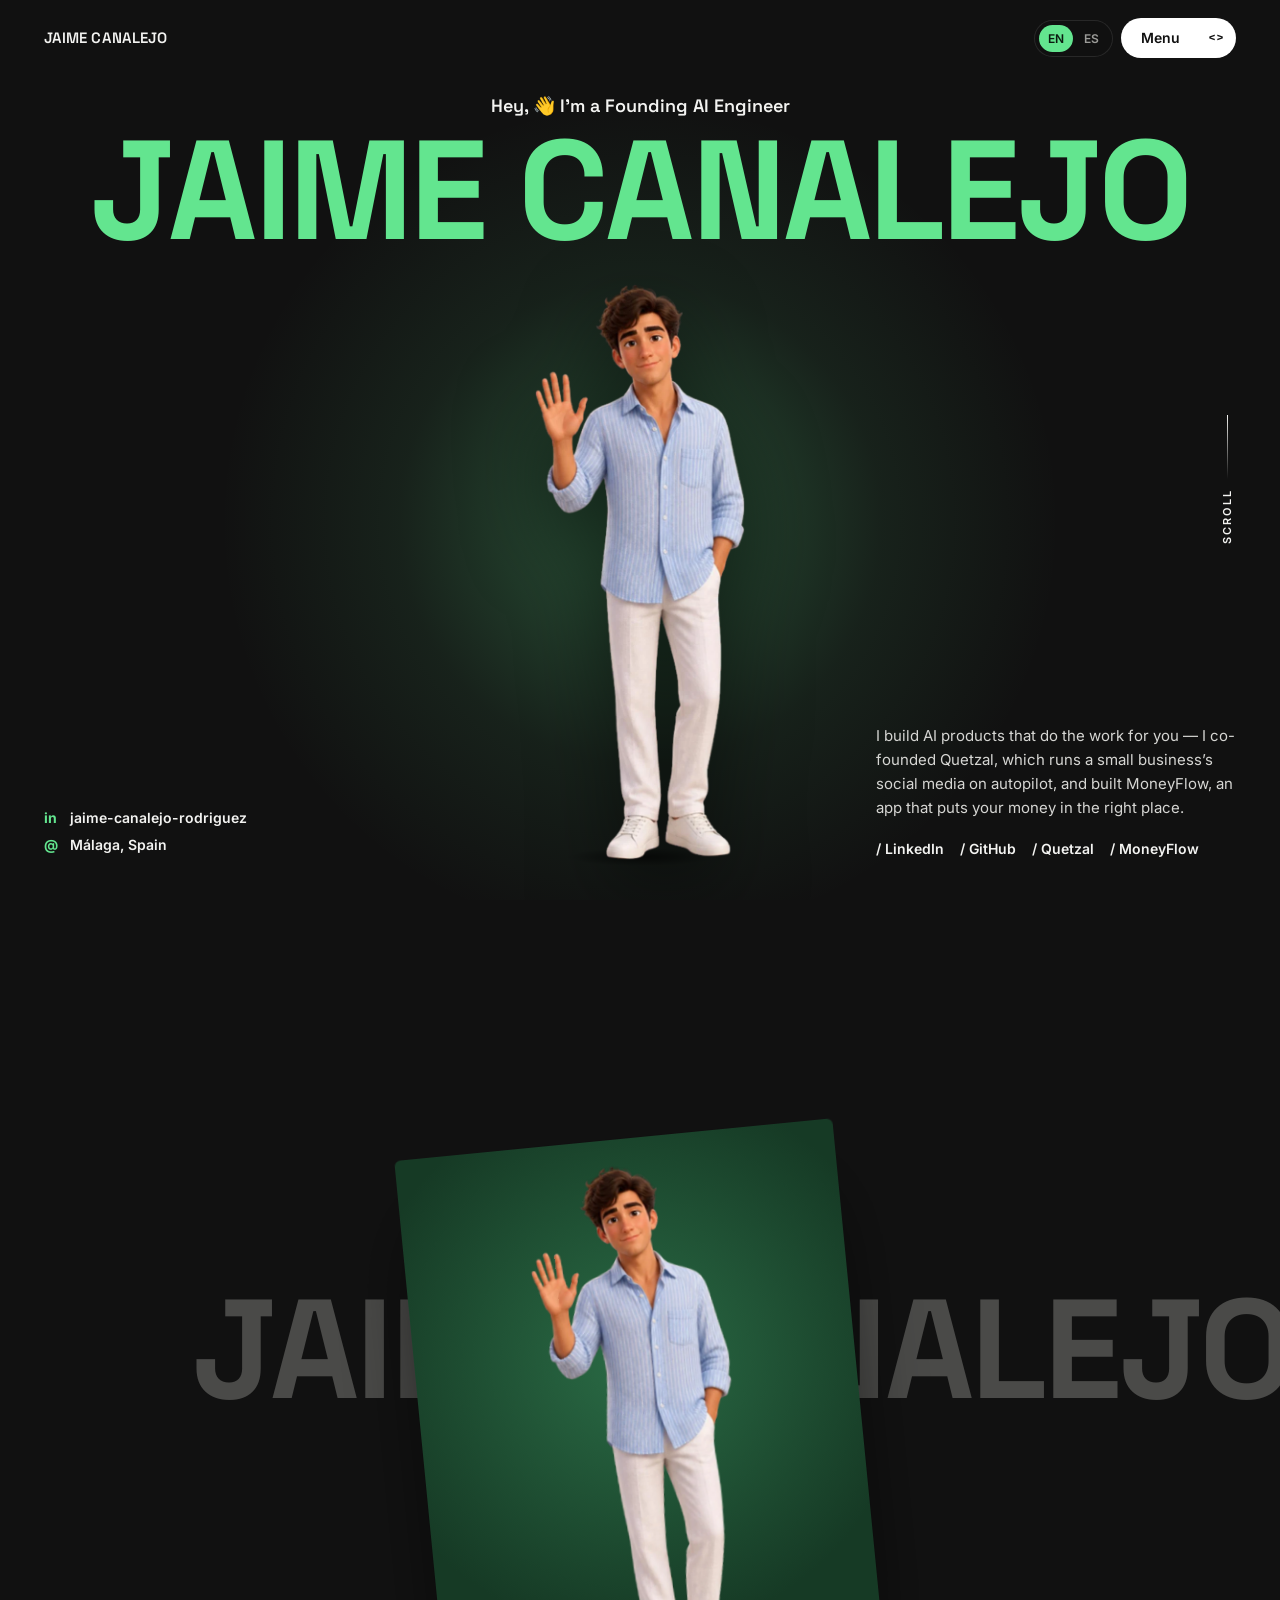
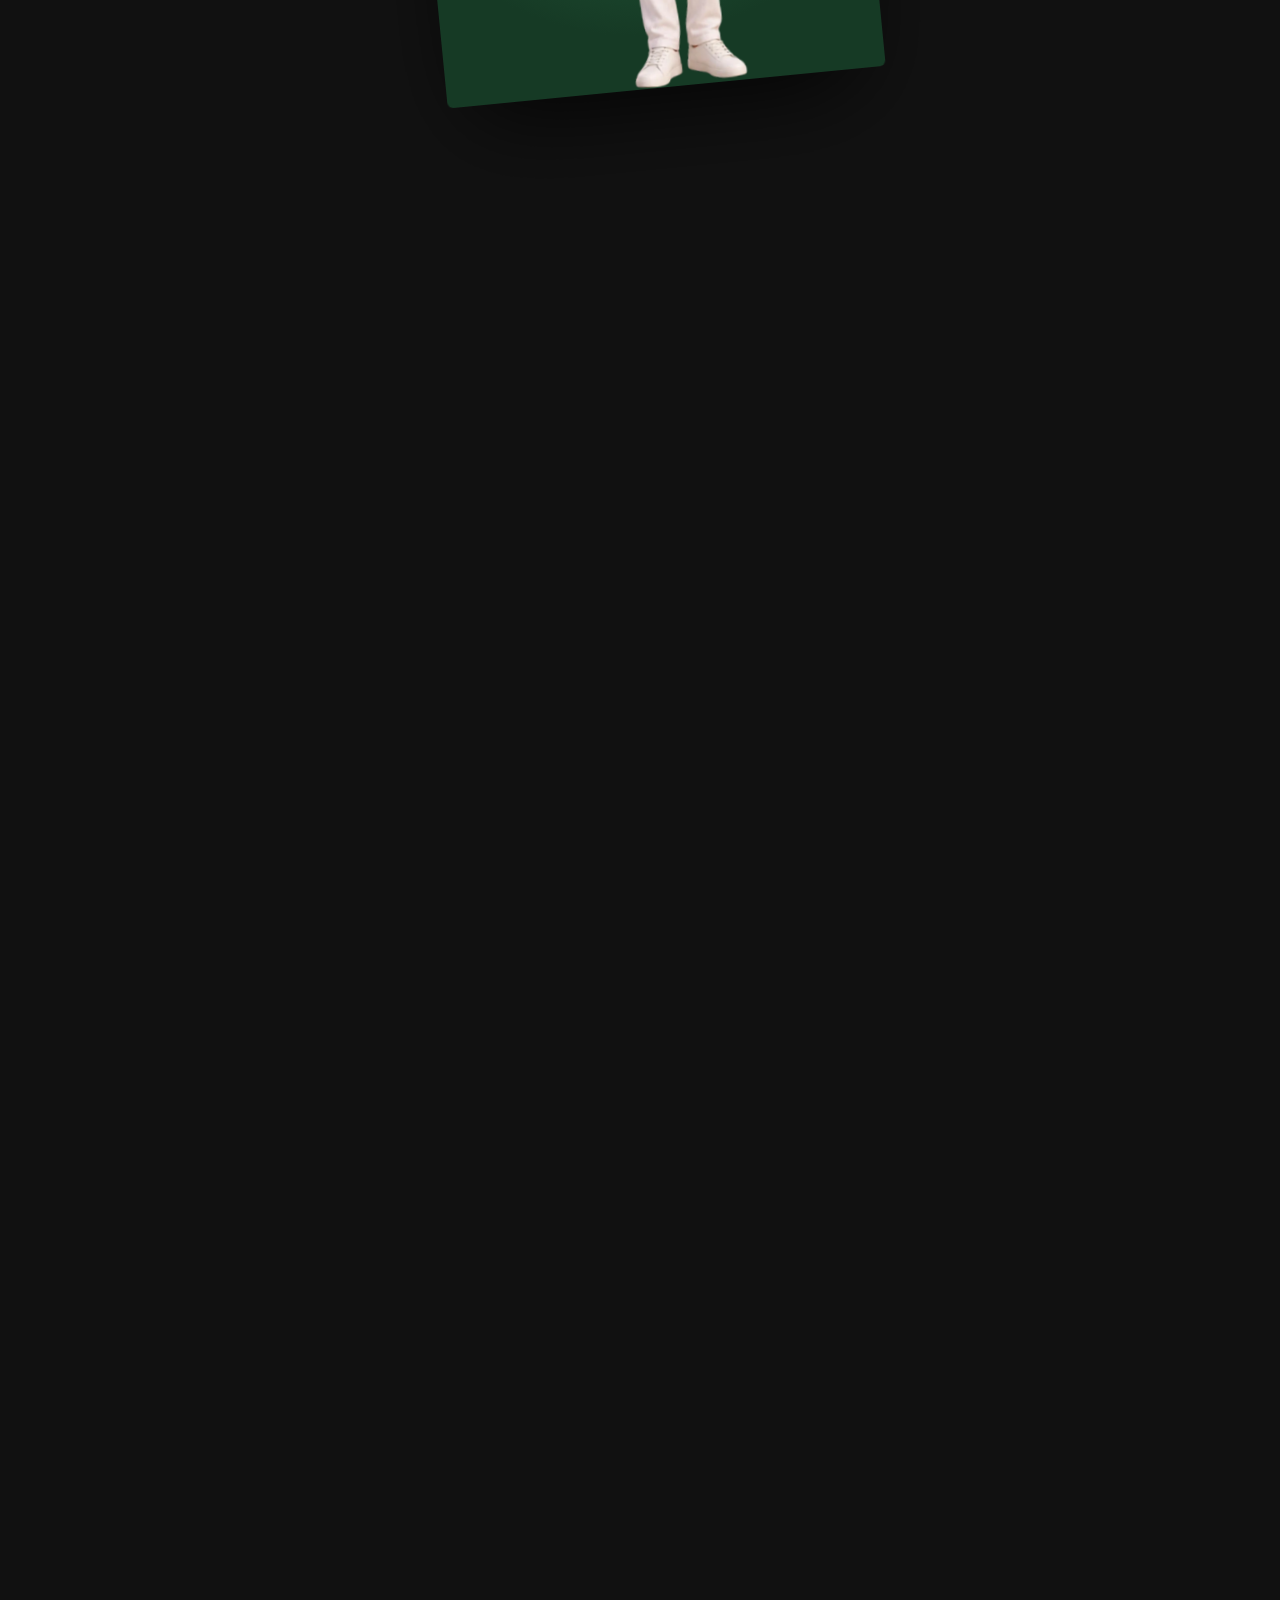
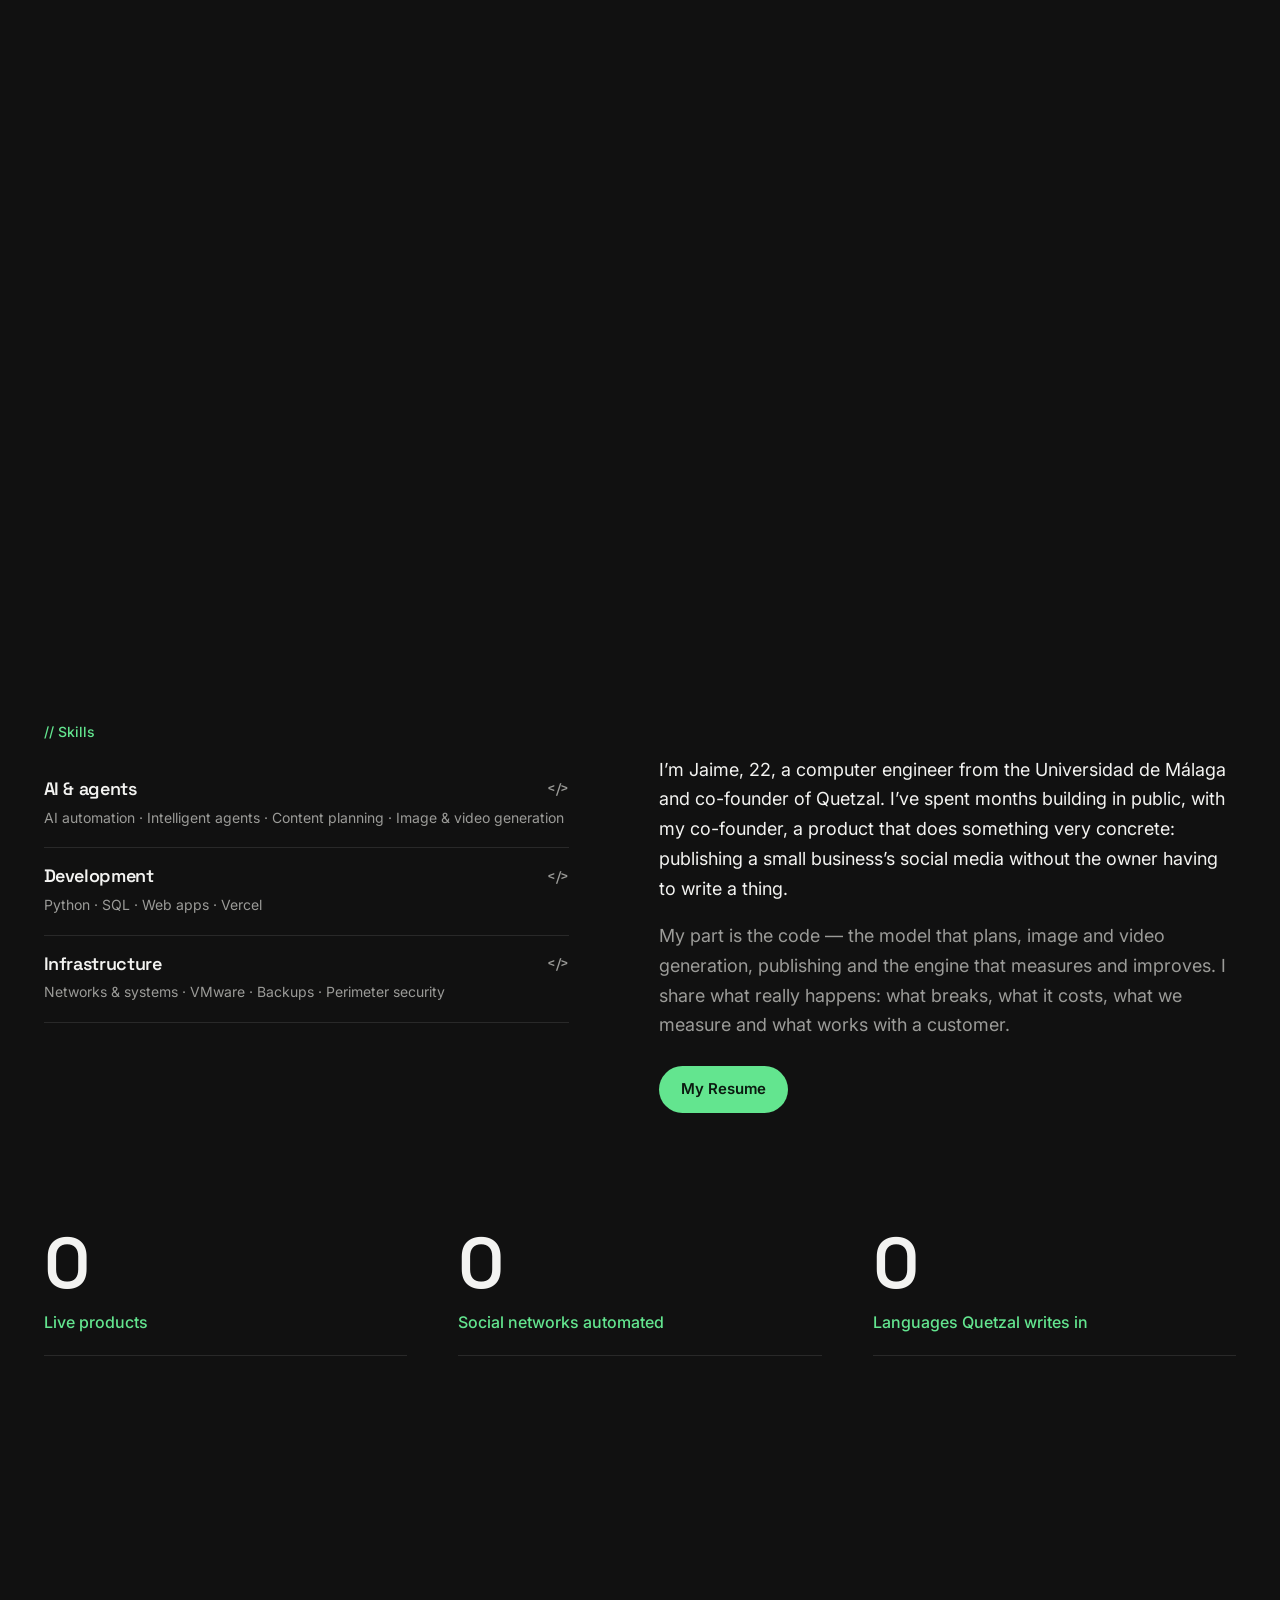
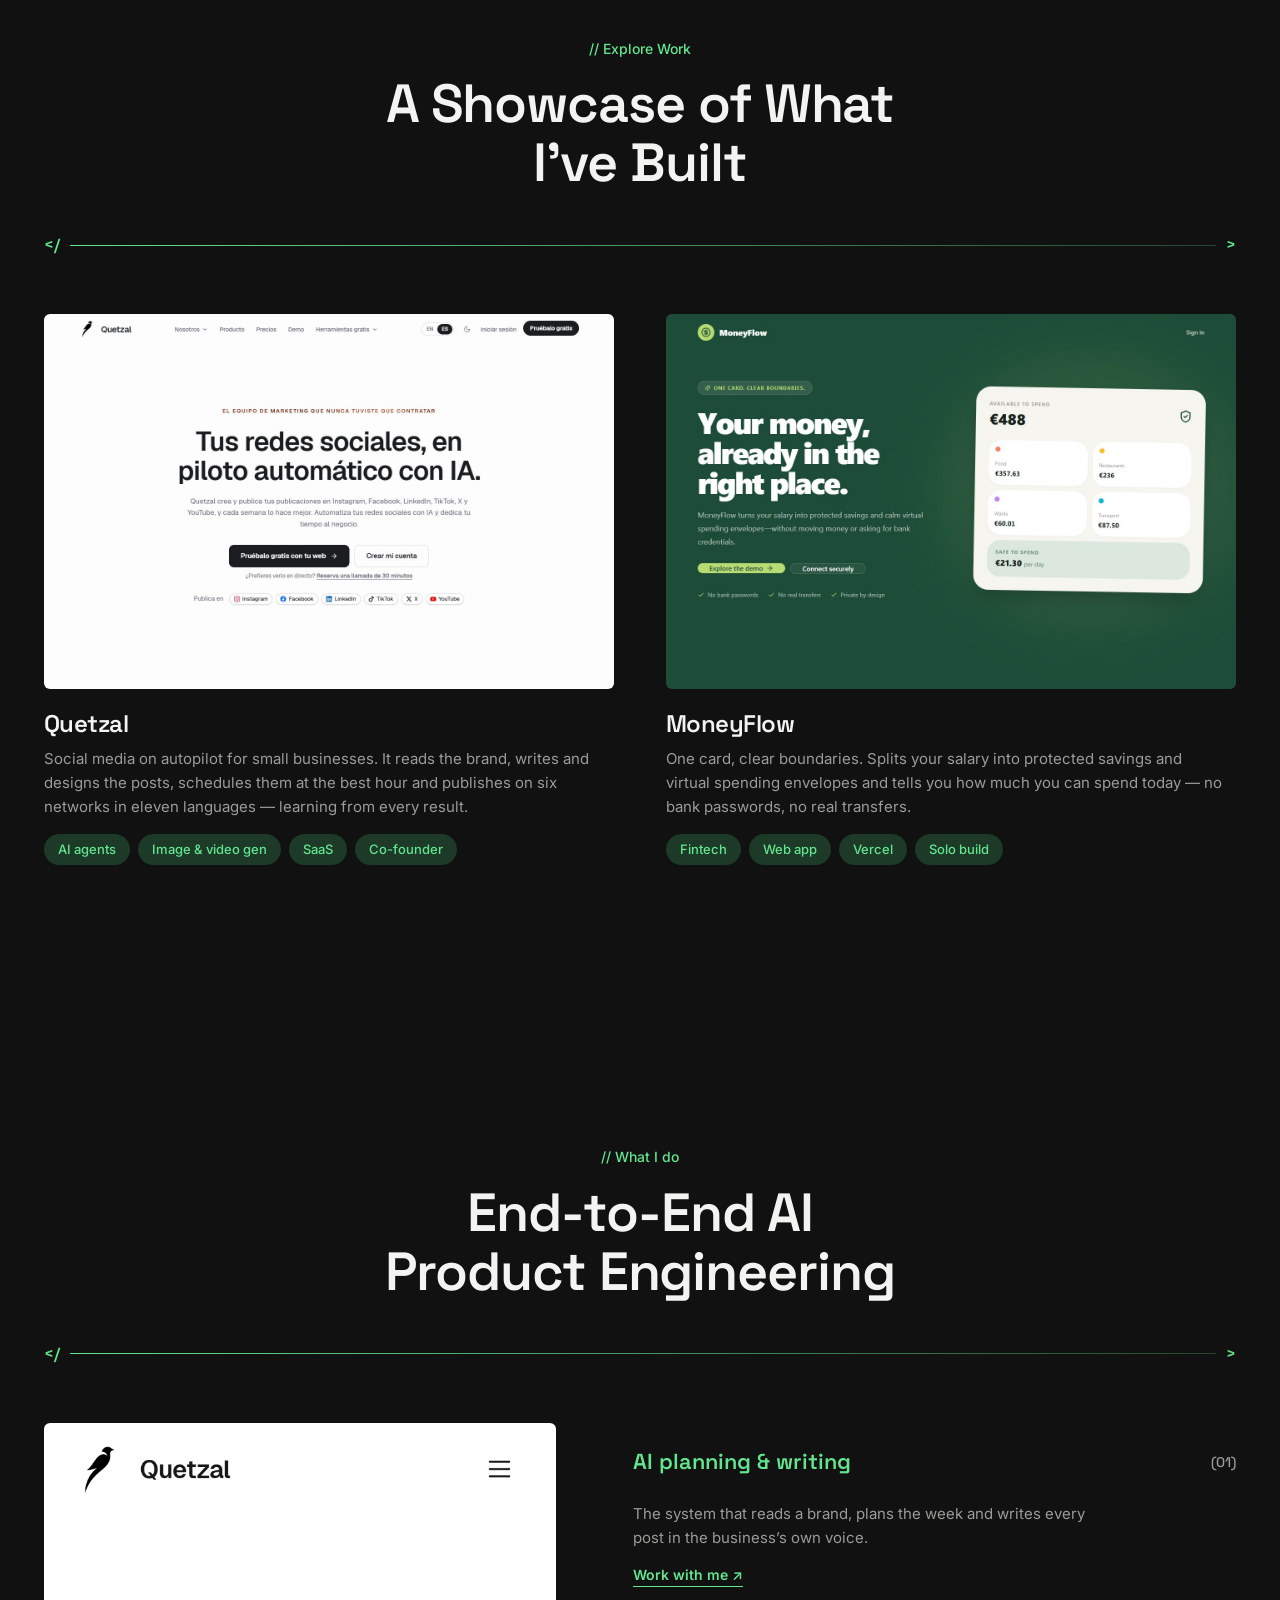
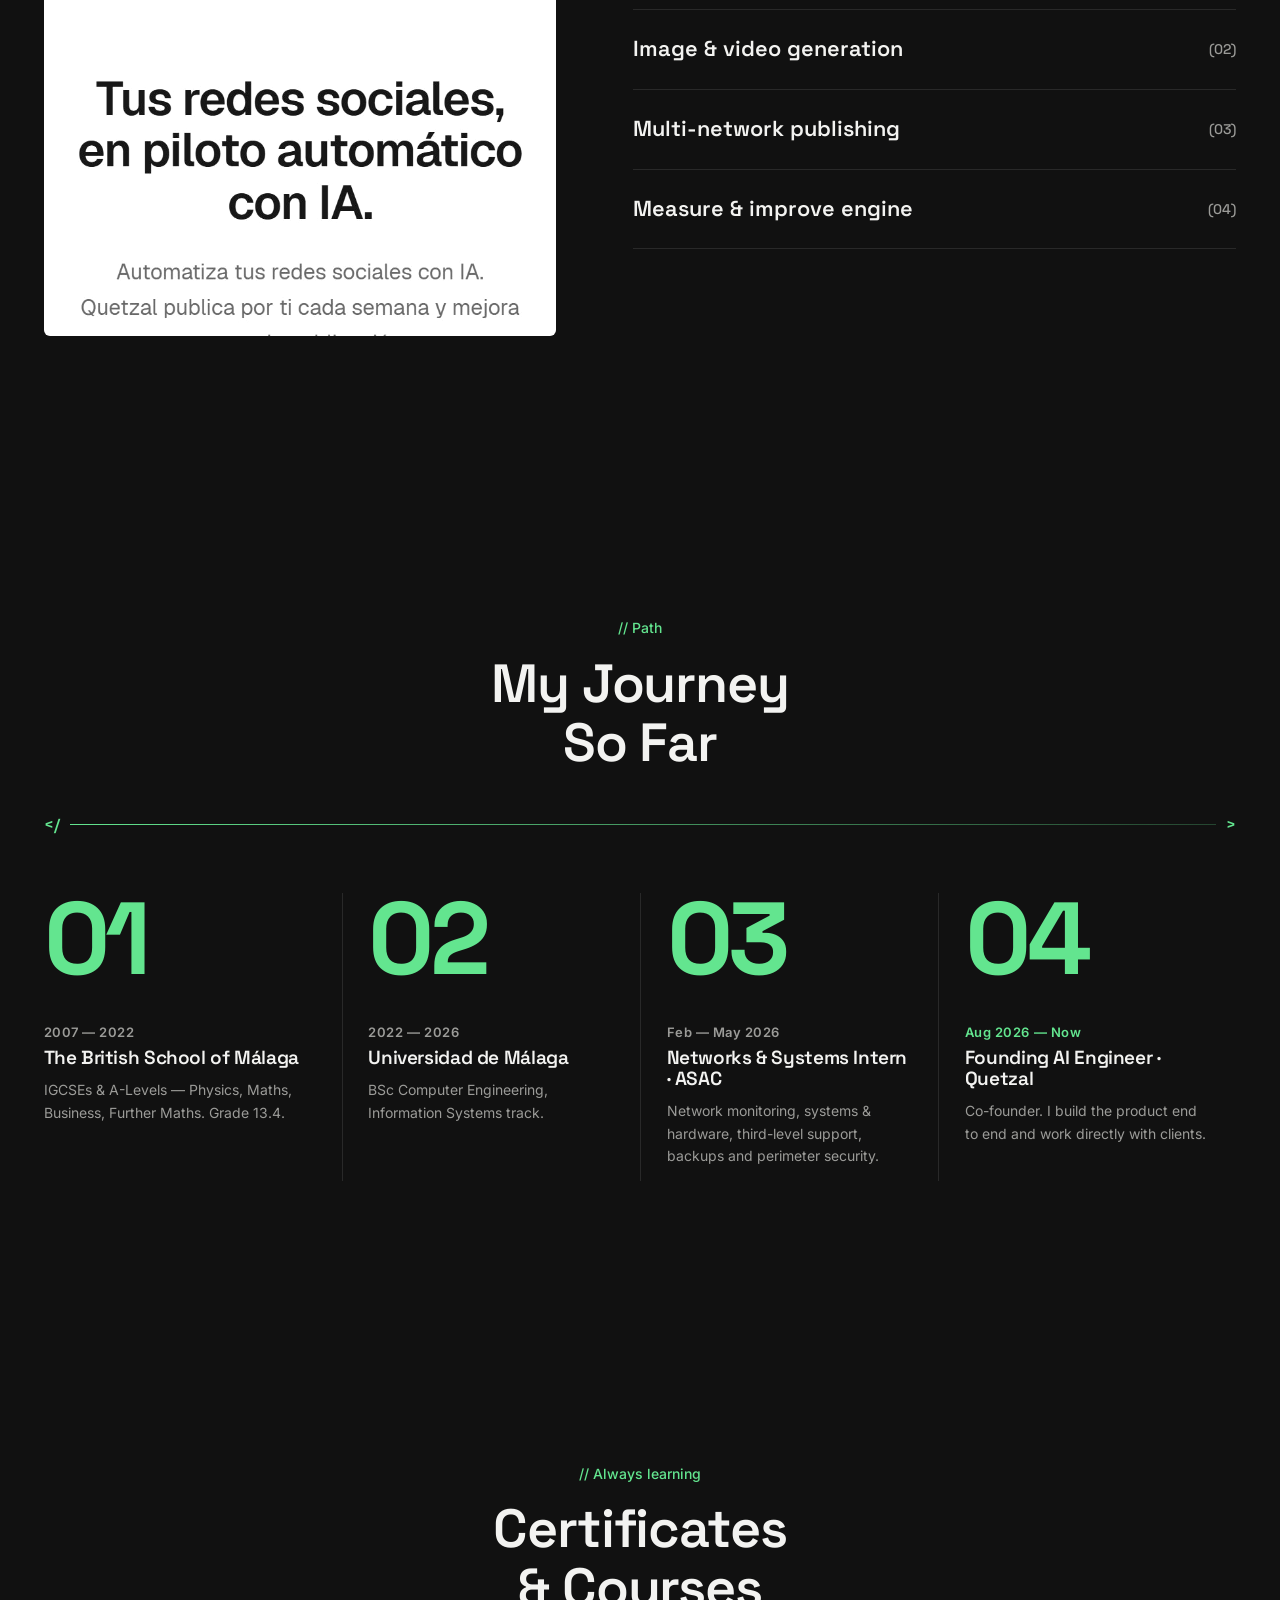
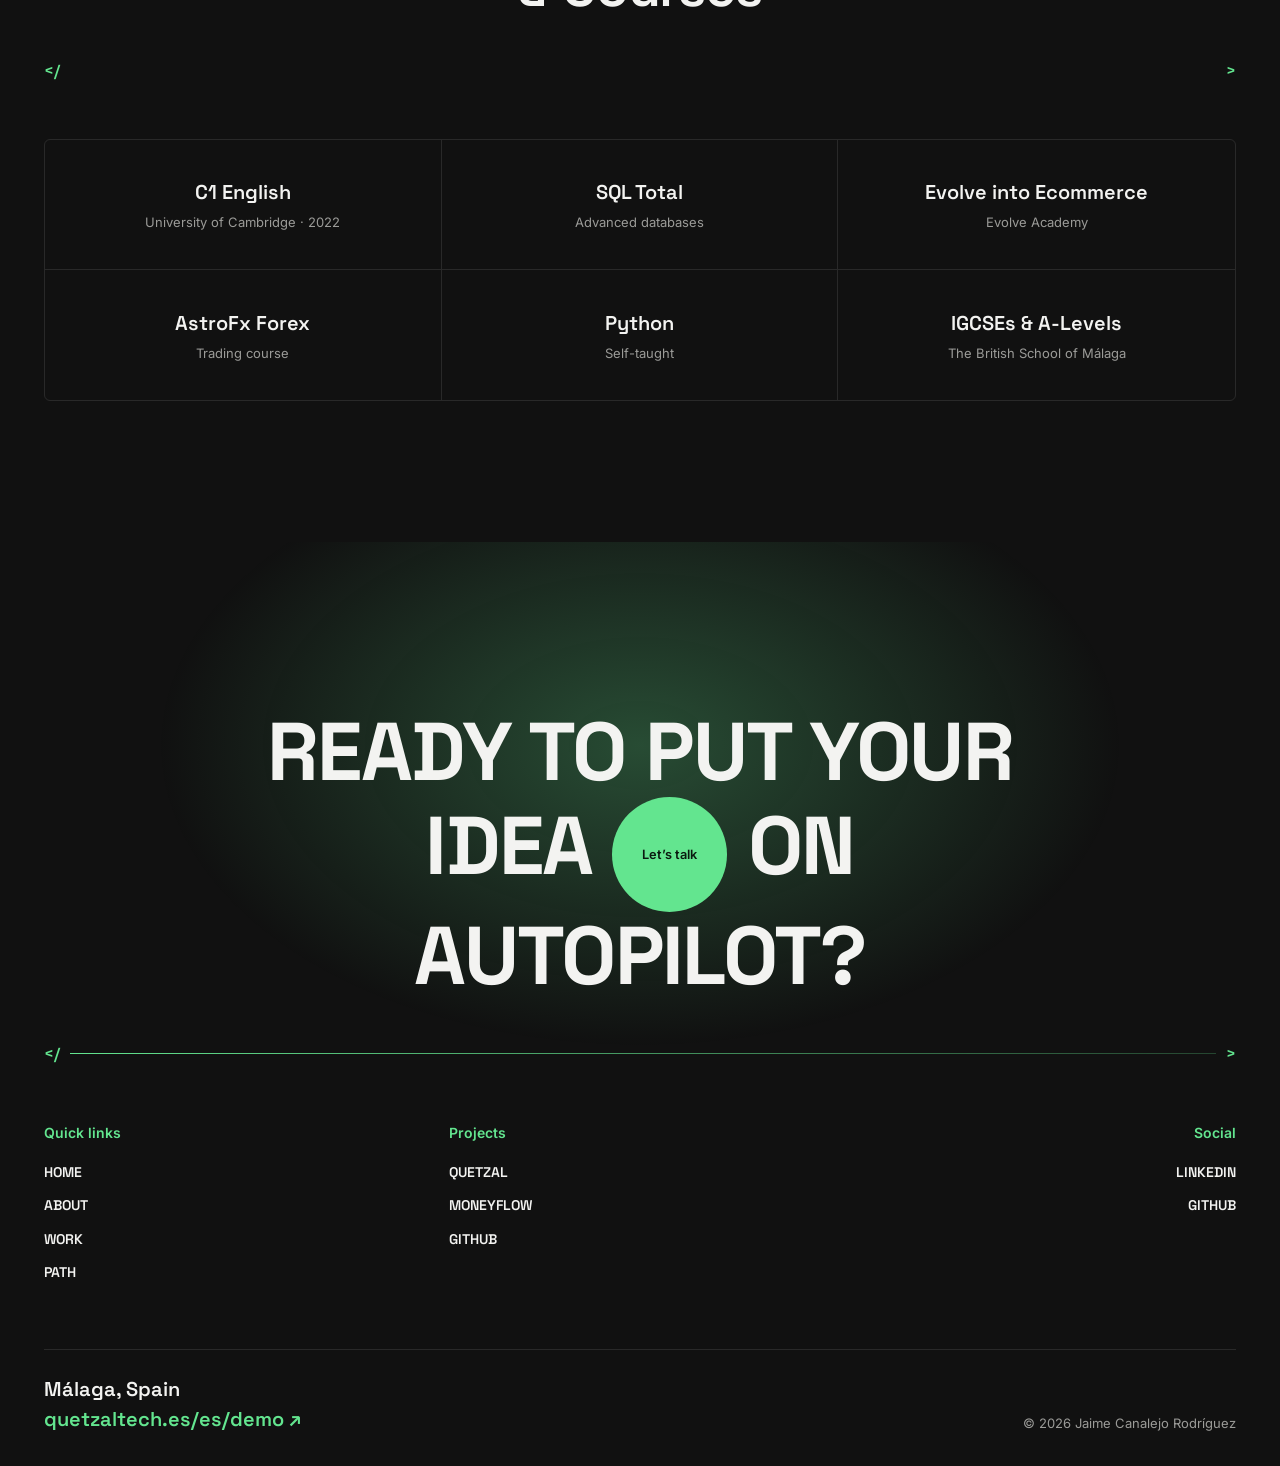
==== index.html @ 8990dc0c "Add animated cartoon of Jaime, center the layout, remove duplicate MoneyFlow card Co-Authored-By: Cl" ====
<!doctype html>
<html lang="en">
<head>
  <meta charset="utf-8">
  <meta name="viewport" content="width=device-width, initial-scale=1, viewport-fit=cover">
  <title>Jaime Canalejo</title>
  <meta name="description" content="Jaime Canalejo Rodríguez — Founding AI Engineer and co-founder of Quetzal, builder of MoneyFlow. Computer Engineering at Universidad de Málaga.">
  <meta name="theme-color" content="#111111">
  <meta property="og:title" content="Jaime Canalejo — Founding AI Engineer">
  <meta property="og:description" content="Co-founder of Quetzal (social media on autopilot for small businesses) and builder of MoneyFlow. Málaga, Spain.">
  <meta property="og:type" content="website">
  <meta property="og:url" content="https://jaimecanalejo.vercel.app/">
  <meta property="og:image" content="https://jaimecanalejo.vercel.app/assets/og.png">
  <meta name="twitter:card" content="summary_large_image">
  <link rel="canonical" href="https://jaimecanalejo.vercel.app/">
  <link rel="icon" href="/assets/favicon.svg" type="image/svg+xml">
  <link rel="preconnect" href="https://fonts.googleapis.com">
  <link rel="preconnect" href="https://fonts.gstatic.com" crossorigin>
  <link href="https://fonts.googleapis.com/css2?family=Space+Grotesk:wght@400;500;600;700&family=Inter:wght@400;500;600&display=swap" rel="stylesheet">
  <link rel="stylesheet" href="/styles.css">
  <script>
    (function () {
      var l = null;
      try { l = localStorage.getItem('lang'); } catch (e) {}
      if (!l) l = (navigator.language || 'en').toLowerCase().indexOf('es') === 0 ? 'es' : 'en';
      document.documentElement.lang = l;
    })();
  </script>
  <script type="application/ld+json">
  {"@context":"https://schema.org","@type":"Person","name":"Jaime Canalejo Rodríguez","alternateName":"Jaime Canalejo",
   "url":"https://jaimecanalejo.vercel.app/","jobTitle":"Founding AI Engineer",
   "image":"https://jaimecanalejo.vercel.app/assets/jaime-cartoon.webp",
   "worksFor":{"@type":"Organization","name":"Quetzal","url":"https://quetzaltech.es/"},
   "alumniOf":[{"@type":"CollegeOrUniversity","name":"Universidad de Málaga"},{"@type":"School","name":"The British School of Málaga"}],
   "sameAs":["https://www.linkedin.com/in/jaime-canalejo-rodriguez-050bb5270/","https://github.com/canalejojaime","https://quetzaltech.es/"],
   "address":{"@type":"PostalAddress","addressLocality":"Málaga","addressCountry":"ES"}}
  </script>
</head>
<body>
  <a class="skip" href="#work"><span class="en">Skip to projects</span><span class="es">Ir a proyectos</span></a>

  <!-- ===== Header ===== -->
  <header class="top">
    <a href="#top" class="brand">JAIME CANALEJO</a>
    <div class="top-right">
      <button class="lang" id="lang" type="button" aria-label="Switch language / Cambiar idioma">
        <span data-l="en">EN</span><span data-l="es">ES</span>
      </button>
      <button class="menu-btn" id="menuBtn" type="button" aria-expanded="false" aria-controls="menu">
        <span class="menu-label"><span class="en">Menu</span><span class="es">Menú</span></span>
        <span class="menu-code" aria-hidden="true">&lt;&gt;</span>
      </button>
    </div>
  </header>

  <!-- ===== Overlay menu ===== -->
  <nav class="menu" id="menu" aria-label="Main">
    <ol class="menu-list">
      <li><a href="#about"><span class="menu-n">01</span><span class="en">About</span><span class="es">Sobre mí</span></a></li>
      <li><a href="#work"><span class="menu-n">02</span><span class="en">Work</span><span class="es">Proyectos</span></a></li>
      <li><a href="#services"><span class="menu-n">03</span><span class="en">What I do</span><span class="es">Qué hago</span></a></li>
      <li><a href="#path"><span class="menu-n">04</span><span class="en">Path</span><span class="es">Trayectoria</span></a></li>
      <li><a href="#contact"><span class="menu-n">05</span><span class="en">Contact</span><span class="es">Contacto</span></a></li>
    </ol>
    <div class="menu-foot">
      <a href="https://www.linkedin.com/in/jaime-canalejo-rodriguez-050bb5270/" target="_blank" rel="noopener">LinkedIn ↗</a>
      <a href="https://github.com/canalejojaime" target="_blank" rel="noopener">GitHub ↗</a>
      <a href="https://quetzaltech.es/" target="_blank" rel="noopener">Quetzal ↗</a>
    </div>
  </nav>

  <main id="top">

    <!-- ===== Hero ===== -->
    <section class="hero">
      <div class="hero-glow" aria-hidden="true"></div>
      <div class="container hero-grid">
        <p class="hero-hey fade">
          <span class="en">Hey, <span class="wave">👋</span> I’m a Founding AI Engineer</span>
          <span class="es">Hola, <span class="wave">👋</span> soy Founding AI Engineer</span>
        </p>
        <h1 class="hero-name fade">JAIME CANALEJO</h1>

        <figure class="hero-photo fade">
          <img src="/assets/jaime-cartoon.webp" alt="Cartoon of Jaime Canalejo waving" width="437" height="1200" fetchpriority="high" id="toon">
        </figure>

        <div class="hero-contact fade">
          <p><b>in</b> <a href="https://www.linkedin.com/in/jaime-canalejo-rodriguez-050bb5270/" target="_blank" rel="noopener">jaime-canalejo-rodriguez</a></p>
          <p><b>@</b> Málaga, <span class="en">Spain</span><span class="es">España</span></p>
        </div>

        <div class="hero-bio fade">
          <p>
            <span class="en">I build AI products that do the work for you — I co-founded Quetzal, which runs a small business’s social media on autopilot, and built MoneyFlow, an app that puts your money in the right place.</span>
            <span class="es">Construyo productos con IA que hacen el trabajo por ti — cofundé Quetzal, que lleva las redes de una pyme en piloto automático, y creé MoneyFlow, una app que pone tu dinero en su sitio.</span>
          </p>
          <ul class="hero-social">
            <li><a href="https://www.linkedin.com/in/jaime-canalejo-rodriguez-050bb5270/" target="_blank" rel="noopener">/ LinkedIn</a></li>
            <li><a href="https://github.com/canalejojaime" target="_blank" rel="noopener">/ GitHub</a></li>
            <li><a href="https://quetzaltech.es/" target="_blank" rel="noopener">/ Quetzal</a></li>
            <li><a href="https://moneyflow-ten-rho.vercel.app/" target="_blank" rel="noopener">/ MoneyFlow</a></li>
          </ul>
        </div>

        <div class="scroll-cue" aria-hidden="true"><span class="scroll-line"></span><span class="scroll-txt">SCROLL</span></div>
      </div>
    </section>

    <!-- ===== Pinned marquee with tilted cards ===== -->
    <section class="reel" id="reel" aria-label="Gallery">
      <div class="reel-pin">
        <div class="reel-track" id="reelTrack" aria-hidden="true">
          <span>JAIME CANALEJO</span><i>✱</i><span>QUETZAL</span><i>✱</i><span>MONEYFLOW</span><i>✱</i>
          <span>JAIME CANALEJO</span><i>✱</i><span>QUETZAL</span><i>✱</i><span>MONEYFLOW</span><i>✱</i>
          <span>JAIME CANALEJO</span><i>✱</i>
        </div>
        <div class="reel-cards" id="reelCards">
          <figure class="reel-card reel-toon"><img src="/assets/jaime-cartoon.webp" alt="Cartoon of Jaime" loading="lazy"></figure>
          <figure class="reel-card"><img src="/assets/quetzal-desktop.jpg" alt="Quetzal website" loading="lazy"></figure>
          <figure class="reel-card"><img src="/assets/moneyflow-desktop.jpg" alt="MoneyFlow website" loading="lazy"></figure>
        </div>
      </div>
    </section>

    <!-- ===== About: skills + text + stats ===== -->
    <section class="about section" id="about">
      <div class="container about-grid">
        <div class="skills fade">
          <p class="label">// <span class="en">Skills</span><span class="es">Aptitudes</span></p>
          <div class="skill">
            <h3><span class="en">AI &amp; agents</span><span class="es">IA y agentes</span> <span class="code">&lt;/&gt;</span></h3>
            <p><span class="en">AI automation · Intelligent agents · Content planning · Image &amp; video generation</span><span class="es">Automatización con IA · Agentes inteligentes · Planificación de contenido · Generación de imagen y vídeo</span></p>
          </div>
          <div class="skill">
            <h3><span class="en">Development</span><span class="es">Desarrollo</span> <span class="code">&lt;/&gt;</span></h3>
            <p><span class="en">Python · SQL · Web apps · Vercel</span><span class="es">Python · SQL · Apps web · Vercel</span></p>
          </div>
          <div class="skill">
            <h3><span class="en">Infrastructure</span><span class="es">Infraestructura</span> <span class="code">&lt;/&gt;</span></h3>
            <p><span class="en">Networks &amp; systems · VMware · Backups · Perimeter security</span><span class="es">Redes y sistemas · VMware · Copias de seguridad · Seguridad perimetral</span></p>
          </div>
        </div>

        <div class="about-text fade">
          <p>
            <span class="en">I’m Jaime, 22, a computer engineer from the Universidad de Málaga and co-founder of Quetzal. I’ve spent months building in public, with my co-founder, a product that does something very concrete: publishing a small business’s social media without the owner having to write a thing.</span>
            <span class="es">Soy Jaime, tengo 22 años, ingeniero informático por la Universidad de Málaga y cofundador de Quetzal. Llevo meses construyendo en público, con mi cofundador, un producto que hace algo muy concreto: publicar las redes sociales de un negocio pequeño sin que su dueño tenga que escribir nada.</span>
          </p>
          <p class="muted">
            <span class="en">My part is the code — the model that plans, image and video generation, publishing and the engine that measures and improves. I share what really happens: what breaks, what it costs, what we measure and what works with a customer.</span>
            <span class="es">Mi parte es el código: el modelo que planifica, la generación de imágenes y vídeo, la publicación y el motor que mide y mejora. Cuento lo que pasa de verdad: lo que se rompe, lo que cuesta, lo que medimos y lo que funciona con un cliente.</span>
          </p>
          <a class="pill" href="https://www.linkedin.com/in/jaime-canalejo-rodriguez-050bb5270/" target="_blank" rel="noopener"><span class="en">My Resume</span><span class="es">Mi CV</span></a>
        </div>
      </div>

      <div class="container stats">
        <div class="stat fade"><b><span class="count" data-to="2">2</span></b><p><span class="en">Live products</span><span class="es">Productos en vivo</span></p></div>
        <div class="stat fade"><b><span class="count" data-to="6">6</span></b><p><span class="en">Social networks automated</span><span class="es">Redes sociales automatizadas</span></p></div>
        <div class="stat fade"><b><span class="count" data-to="11">11</span></b><p><span class="en">Languages Quetzal writes in</span><span class="es">Idiomas en los que escribe Quetzal</span></p></div>
      </div>
    </section>

    <!-- ===== Work ===== -->
    <section class="work section" id="work">
      <div class="container">
        <div class="sec-head fade">
          <p class="label">// <span class="en">Explore Work</span><span class="es">Explora mi trabajo</span></p>
          <h2><span class="en">A Showcase of What<br>I’ve Built</span><span class="es">Una muestra de lo<br>que he construido</span></h2>
        </div>
        <div class="divider" aria-hidden="true"><span>&lt;/</span><i></i><span>&gt;</span></div>

        <div class="projects">
          <article class="project fade">
            <a class="project-img" href="https://quetzaltech.es/" target="_blank" rel="noopener" aria-label="Open Quetzal">
              <img src="/assets/quetzal-desktop.jpg" alt="Quetzal website" width="1440" height="900" loading="lazy">
              <span class="project-open" aria-hidden="true">↗</span>
            </a>
            <h3>Quetzal</h3>
            <p><span class="en">Social media on autopilot for small businesses. It reads the brand, writes and designs the posts, schedules them at the best hour and publishes on six networks in eleven languages — learning from every result.</span><span class="es">Redes sociales en piloto automático para pymes. Lee la marca, escribe y diseña las publicaciones, las programa a la mejor hora y las publica en seis redes y once idiomas — aprendiendo de cada resultado.</span></p>
            <ul class="tags">
              <li><span class="en">AI agents</span><span class="es">Agentes IA</span></li>
              <li><span class="en">Image &amp; video gen</span><span class="es">Imagen y vídeo IA</span></li>
              <li>SaaS</li>
              <li><span class="en">Co-founder</span><span class="es">Cofundador</span></li>
            </ul>
          </article>

          <article class="project fade">
            <a class="project-img" href="https://moneyflow-ten-rho.vercel.app/" target="_blank" rel="noopener" aria-label="Open MoneyFlow">
              <img src="/assets/moneyflow-desktop.jpg" alt="MoneyFlow website" width="1440" height="900" loading="lazy">
              <span class="project-open" aria-hidden="true">↗</span>
            </a>
            <h3>MoneyFlow</h3>
            <p><span class="en">One card, clear boundaries. Splits your salary into protected savings and virtual spending envelopes and tells you how much you can spend today — no bank passwords, no real transfers.</span><span class="es">Una tarjeta, límites claros. Reparte tu sueldo entre ahorro protegido y sobres virtuales de gasto y te dice cuánto puedes gastar hoy — sin contraseñas del banco ni transferencias reales.</span></p>
            <ul class="tags">
              <li>Fintech</li>
              <li><span class="en">Web app</span><span class="es">App web</span></li>
              <li>Vercel</li>
              <li><span class="en">Solo build</span><span class="es">Proyecto propio</span></li>
            </ul>
          </article>
        </div>
      </div>
    </section>

    <!-- ===== Services ===== -->
    <section class="services section" id="services">
      <div class="container">
        <div class="sec-head fade">
          <p class="label">// <span class="en">What I do</span><span class="es">Qué hago</span></p>
          <h2><span class="en">End-to-End AI<br>Product Engineering</span><span class="es">Ingeniería de producto<br>con IA, de punta a punta</span></h2>
        </div>
        <div class="divider" aria-hidden="true"><span>&lt;/</span><i></i><span>&gt;</span></div>

        <div class="services-grid">
          <figure class="services-img fade">
            <img src="/assets/quetzal-mobile.jpg" alt="Quetzal on a phone" loading="lazy">
          </figure>
          <ol class="acc" id="acc">
            <li class="open">
              <button type="button" aria-expanded="true"><span><span class="en">AI planning &amp; writing</span><span class="es">Planificación y escritura con IA</span></span><span class="acc-n">(01)</span></button>
              <div class="acc-body"><div><p><span class="en">The system that reads a brand, plans the week and writes every post in the business’s own voice.</span><span class="es">El sistema que lee una marca, planifica la semana y escribe cada publicación con la voz del negocio.</span></p><a href="#contact"><span class="en">Work with me</span><span class="es">Trabaja conmigo</span> ↗</a></div></div>
            </li>
            <li>
              <button type="button" aria-expanded="false"><span><span class="en">Image &amp; video generation</span><span class="es">Generación de imagen y vídeo</span></span><span class="acc-n">(02)</span></button>
              <div class="acc-body"><div><p><span class="en">Posts, carousels, infographics and AI reels designed to match each brand.</span><span class="es">Posts, carruseles, infografías y reels con IA diseñados para cada marca.</span></p></div></div>
            </li>
            <li>
              <button type="button" aria-expanded="false"><span><span class="en">Multi-network publishing</span><span class="es">Publicación multirred</span></span><span class="acc-n">(03)</span></button>
              <div class="acc-body"><div><p><span class="en">Scheduling at each account’s best hour and publishing to Instagram, Facebook, LinkedIn, TikTok, X and YouTube.</span><span class="es">Programación a la mejor hora de cada cuenta y publicación en Instagram, Facebook, LinkedIn, TikTok, X y YouTube.</span></p></div></div>
            </li>
            <li>
              <button type="button" aria-expanded="false"><span><span class="en">Measure &amp; improve engine</span><span class="es">Motor de medición y mejora</span></span><span class="acc-n">(04)</span></button>
              <div class="acc-body"><div><p><span class="en">An engine that reads the results of every post and makes the next one better. When something breaks for a client, I see it and I fix it.</span><span class="es">Un motor que lee los resultados de cada publicación y mejora la siguiente. Cuando algo falla a un cliente, lo veo yo y lo arreglo yo.</span></p></div></div>
            </li>
          </ol>
        </div>
      </div>
    </section>

    <!-- ===== Path ===== -->
    <section class="path section" id="path">
      <div class="container">
        <div class="sec-head fade">
          <p class="label">// <span class="en">Path</span><span class="es">Trayectoria</span></p>
          <h2><span class="en">My Journey<br>So Far</span><span class="es">Mi camino<br>hasta ahora</span></h2>
        </div>
        <div class="divider" aria-hidden="true"><span>&lt;/</span><i></i><span>&gt;</span></div>

        <ol class="steps">
          <li class="fade">
            <span class="big">01</span>
            <p class="when">2007 — 2022</p>
            <h3>The British School of Málaga</h3>
            <p>IGCSEs &amp; A-Levels — <span class="en">Physics, Maths, Business, Further Maths. Grade 13.4.</span><span class="es">Física, Matemáticas, Business, Matemáticas II. Nota 13,4.</span></p>
          </li>
          <li class="fade">
            <span class="big">02</span>
            <p class="when">2022 — 2026</p>
            <h3>Universidad de Málaga</h3>
            <p><span class="en">BSc Computer Engineering, Information Systems track.</span><span class="es">Grado en Ingeniería Informática, mención Sistemas de Información.</span></p>
          </li>
          <li class="fade">
            <span class="big">03</span>
            <p class="when">Feb — May 2026</p>
            <h3><span class="en">Networks &amp; Systems Intern · ASAC</span><span class="es">Becario de Redes y Sistemas · ASAC</span></h3>
            <p><span class="en">Network monitoring, systems &amp; hardware, third-level support, backups and perimeter security.</span><span class="es">Monitorización de redes, sistemas y hardware, soporte de tercer nivel, copias y seguridad perimetral.</span></p>
          </li>
          <li class="fade now">
            <span class="big">04</span>
            <p class="when"><span class="en">Aug 2026 — Now</span><span class="es">Ago 2026 — Hoy</span></p>
            <h3>Founding AI Engineer · Quetzal</h3>
            <p><span class="en">Co-founder. I build the product end to end and work directly with clients.</span><span class="es">Cofundador. Construyo el producto de punta a punta y trabajo directamente con clientes.</span></p>
          </li>
        </ol>
      </div>
    </section>

    <!-- ===== Certificates grid ===== -->
    <section class="certs section">
      <div class="container">
        <div class="sec-head fade">
          <p class="label">// <span class="en">Always learning</span><span class="es">Siempre aprendiendo</span></p>
          <h2><span class="en">Certificates<br>&amp; Courses</span><span class="es">Certificados<br>y cursos</span></h2>
        </div>
        <div class="divider" aria-hidden="true"><span>&lt;/</span><i></i><span>&gt;</span></div>
        <ul class="cert-grid fade">
          <li><b>C1 English</b><span>University of Cambridge · 2022</span></li>
          <li><b>SQL Total</b><span><span class="en">Advanced databases</span><span class="es">Bases de datos avanzado</span></span></li>
          <li><b>Evolve into Ecommerce</b><span>Evolve Academy</span></li>
          <li><b>AstroFx Forex</b><span><span class="en">Trading course</span><span class="es">Curso de trading</span></span></li>
          <li><b>Python</b><span><span class="en">Self-taught</span><span class="es">Autodidacta</span></span></li>
          <li><b>IGCSEs &amp; A-Levels</b><span>The British School of Málaga</span></li>
        </ul>
      </div>
    </section>

    <!-- ===== CTA + footer ===== -->
    <section class="cta" id="contact">
      <div class="cta-glow" aria-hidden="true"></div>
      <div class="container">
        <h2 class="cta-title fade">
          <span class="en">READY TO PUT YOUR<br>IDEA <a class="cta-btn" href="https://www.linkedin.com/in/jaime-canalejo-rodriguez-050bb5270/" target="_blank" rel="noopener">Let’s talk</a> ON<br>AUTOPILOT?</span>
          <span class="es">¿LISTO PARA PONER<br>TU IDEA <a class="cta-btn" href="https://www.linkedin.com/in/jaime-canalejo-rodriguez-050bb5270/" target="_blank" rel="noopener">Hablemos</a> EN<br>PILOTO AUTOMÁTICO?</span>
        </h2>
        <div class="divider" aria-hidden="true"><span>&lt;/</span><i></i><span>&gt;</span></div>

        <footer class="foot">
          <div>
            <p class="foot-h"><span class="en">Quick links</span><span class="es">Enlaces</span></p>
            <ul>
              <li><a href="#top"><span class="en">Home</span><span class="es">Inicio</span></a></li>
              <li><a href="#about"><span class="en">About</span><span class="es">Sobre mí</span></a></li>
              <li><a href="#work"><span class="en">Work</span><span class="es">Proyectos</span></a></li>
              <li><a href="#path"><span class="en">Path</span><span class="es">Trayectoria</span></a></li>
            </ul>
          </div>
          <div>
            <p class="foot-h"><span class="en">Projects</span><span class="es">Proyectos</span></p>
            <ul>
              <li><a href="https://quetzaltech.es/" target="_blank" rel="noopener">Quetzal</a></li>
              <li><a href="https://moneyflow-ten-rho.vercel.app/" target="_blank" rel="noopener">MoneyFlow</a></li>
              <li><a href="https://github.com/canalejojaime" target="_blank" rel="noopener">GitHub</a></li>
            </ul>
          </div>
          <div class="foot-right">
            <p class="foot-h">Social</p>
            <ul>
              <li><a href="https://www.linkedin.com/in/jaime-canalejo-rodriguez-050bb5270/" target="_blank" rel="noopener">LinkedIn</a></li>
              <li><a href="https://github.com/canalejojaime" target="_blank" rel="noopener">GitHub</a></li>
            </ul>
          </div>
        </footer>
        <div class="foot-bottom">
          <p class="foot-big">Málaga, <span class="en">Spain</span><span class="es">España</span><br><a href="https://quetzaltech.es/es/demo" target="_blank" rel="noopener">quetzaltech.es/es/demo ↗</a></p>
          <p class="foot-copy">© <span id="year">2026</span> Jaime Canalejo Rodríguez</p>
        </div>
      </div>
    </section>
  </main>

  <script src="/main.js" defer></script>
</body>
</html>
---- styles.css ----
/* ---------- Tokens ---------- */
:root {
  --bg: #111111;
  --surface: #181818;
  --surface-2: #1f1f1f;
  --text: #f3f3f1;
  --muted: #9b9b98;
  --faint: #5c5c5a;
  --line: rgba(255, 255, 255, 0.1);
  --green: #63e58f;
  --green-deep: #1c3a27;
  --green-ink: #0b1a10;

  --head: "Space Grotesk", ui-sans-serif, system-ui, sans-serif;
  --body: "Inter", ui-sans-serif, system-ui, sans-serif;

  --gutter: clamp(16px, 3.4vw, 48px);
  --max: 1320px;
  --ease: cubic-bezier(0.22, 1, 0.36, 1);
}

/* ---------- Base ---------- */
*, *::before, *::after { box-sizing: border-box; }
html { scroll-behavior: smooth; -webkit-text-size-adjust: 100%; }
body {
  margin: 0; background: var(--bg); color: var(--text);
  font-family: var(--body); font-size: 16px; line-height: 1.6;
  -webkit-font-smoothing: antialiased; overflow-x: hidden;
}
img { display: block; max-width: 100%; }
a { color: inherit; text-decoration: none; }
p { margin: 0 0 1em; }
h1, h2, h3 { margin: 0; font-family: var(--head); font-weight: 600; letter-spacing: -0.02em; line-height: 1.1; }
ul, ol { margin: 0; padding: 0; list-style: none; }
button { font: inherit; color: inherit; }
::selection { background: var(--green); color: var(--green-ink); }
:focus-visible { outline: 2px solid var(--green); outline-offset: 3px; border-radius: 4px; }
.muted { color: var(--muted); }

html[lang="en"] .es, html[lang="es"] .en { display: none !important; }

.skip {
  position: fixed; left: 12px; top: 12px; z-index: 200; transform: translateY(-200%);
  background: var(--green); color: var(--green-ink); padding: 8px 14px; border-radius: 999px; font-weight: 600;
}
.skip:focus { transform: none; }

.container { width: 100%; max-width: var(--max); margin: 0 auto; padding: 0 var(--gutter); }
.section { padding: clamp(80px, 11vw, 150px) 0; }

/* Fade-up on scroll */
.fade { opacity: 0; transform: translateY(28px); transition: opacity .9s var(--ease), transform .9s var(--ease); }
.fade.in { opacity: 1; transform: none; }

/* ---------- Header ---------- */
.top {
  position: fixed; inset: 0 0 auto; z-index: 100;
  display: flex; align-items: center; justify-content: space-between;
  padding: 18px max(var(--gutter), calc((100vw - var(--max)) / 2 + var(--gutter)));
  pointer-events: none;
}
.top > * { pointer-events: auto; }
.brand { font-family: var(--head); font-weight: 600; font-size: 15px; letter-spacing: .01em; mix-blend-mode: difference; }
.top-right { display: flex; align-items: center; gap: 8px; }
.lang {
  display: flex; gap: 2px; padding: 4px; border-radius: 999px; cursor: pointer;
  background: rgba(17,17,17,.7); border: 1px solid var(--line); backdrop-filter: blur(8px);
}
.lang span { padding: 4px 9px; border-radius: 999px; font-size: 12px; font-weight: 600; color: var(--muted); transition: all .25s; }
html[lang="en"] .lang [data-l="en"], html[lang="es"] .lang [data-l="es"] { background: var(--green); color: var(--green-ink); }
.menu-btn {
  display: inline-flex; align-items: center; gap: 28px; cursor: pointer;
  padding: 9px 12px 9px 20px; border: 0; border-radius: 999px;
  background: #fff; color: #111; font-weight: 600; font-size: 14px;
  transition: transform .3s var(--ease);
}
.menu-btn:hover { transform: scale(1.04); }
.menu-code { font-family: var(--head); font-size: 13px; transition: transform .4s var(--ease); }
body.menu-open .menu-code { transform: rotate(90deg); }

/* ---------- Overlay menu ---------- */
.menu {
  position: fixed; inset: 0; z-index: 90;
  display: flex; flex-direction: column; justify-content: center; gap: 48px;
  padding: 100px var(--gutter) 40px;
  background: rgba(14,14,14,.97); backdrop-filter: blur(12px);
  clip-path: circle(0% at calc(100% - 80px) 38px);
  transition: clip-path .8s var(--ease); visibility: hidden;
}
body.menu-open .menu { clip-path: circle(150% at calc(100% - 80px) 38px); visibility: visible; }
body.menu-open { overflow: hidden; }
.menu-list a {
  display: flex; align-items: baseline; gap: 20px;
  font-family: var(--head); font-weight: 600; text-transform: uppercase;
  font-size: clamp(40px, 8vw, 96px); line-height: 1.05; letter-spacing: -0.03em;
  color: var(--text); transition: color .25s, padding .4s var(--ease);
}
.menu-list a:hover { color: var(--green); padding-left: 16px; }
.menu-n { font-size: 14px; color: var(--green); letter-spacing: 0; }
.menu-foot { display: flex; flex-wrap: wrap; gap: 24px; color: var(--muted); font-weight: 500; }
.menu-foot a:hover { color: var(--green); }

/* ---------- Hero ---------- */
.hero { position: relative; min-height: 100vh; min-height: 100svh; padding: 92px 0 40px; overflow: hidden; display: flex; }
.hero-glow {
  position: absolute; left: 50%; top: 58%; width: min(900px, 120vw); aspect-ratio: 1; transform: translate(-50%, -50%);
  background: radial-gradient(circle, rgba(99,229,143,.32) 0%, rgba(99,229,143,.08) 38%, transparent 66%);
  pointer-events: none;
}
.hero-grid {
  position: relative; flex: 1;
  display: grid; grid-template-columns: 1fr minmax(260px, 380px) 1fr; grid-template-rows: auto auto 1fr;
  column-gap: 32px;
}
.hero-hey { grid-column: 1 / -1; text-align: center; font-family: var(--head); font-weight: 600; font-size: 18px; margin: 0 0 6px; }
.wave { display: inline-block; transform-origin: 70% 80%; animation: wave 2.4s ease-in-out 1s infinite; }
@keyframes wave { 0%, 60%, 100% { transform: rotate(0); } 10%, 30% { transform: rotate(16deg); } 20%, 40% { transform: rotate(-8deg); } }
.hero-name {
  grid-column: 1 / -1; position: relative; z-index: 1;
  font-family: var(--head); font-weight: 700; text-transform: uppercase;
  font-size: clamp(56px, 11vw, 150px); line-height: .9; letter-spacing: -0.02em;
  color: var(--green); white-space: nowrap; text-align: center;
}
.hero-photo {
  grid-column: 2; grid-row: 3; align-self: end; justify-self: center; position: relative; z-index: 2;
  margin: -3.2vw 0 0; height: min(64vh, 620px); aspect-ratio: 437 / 1200;
  perspective: 900px;
}
.hero-photo img {
  width: 100%; height: 100%; object-fit: contain; object-position: bottom;
  filter: drop-shadow(0 30px 40px rgba(0,0,0,.55));
  animation: idle 4.5s ease-in-out infinite; transform-origin: 50% 100%;
}
@keyframes idle { 0%, 100% { translate: 0 0; scale: 1 1; } 50% { translate: 0 -8px; scale: 1 1.012; } }
.hero-photo::after {
  content: ""; position: absolute; left: 50%; bottom: -6px; width: 70%; height: 18px; transform: translateX(-50%);
  background: radial-gradient(ellipse, rgba(0,0,0,.55), transparent 70%); z-index: -1;
  animation: shadow 4.5s ease-in-out infinite;
}
@keyframes shadow { 0%, 100% { opacity: 1; width: 70%; } 50% { opacity: .7; width: 60%; } }
.hero-contact { grid-column: 1; grid-row: 3; align-self: end; font-weight: 600; font-size: 14px; }
.hero-contact p { margin: 0 0 4px; }
.hero-contact b { display: inline-block; min-width: 22px; color: var(--green); }
.hero-contact a:hover { color: var(--green); }
.hero-bio { grid-column: 3; grid-row: 3; align-self: end; max-width: 360px; justify-self: end; font-size: 15px; color: #d6d6d3; }
.hero-social { display: flex; flex-wrap: wrap; gap: 6px 16px; margin-top: 18px; font-weight: 600; font-size: 14px; color: var(--text); }
.hero-social a:hover { color: var(--green); }
.scroll-cue {
  position: absolute; right: var(--gutter); top: 42%;
  display: flex; flex-direction: column; align-items: center; gap: 10px;
}
.scroll-line { width: 1px; height: 64px; background: linear-gradient(var(--text), transparent); animation: drip 2s var(--ease) infinite; transform-origin: top; }
@keyframes drip { 0% { transform: scaleY(0); } 50% { transform: scaleY(1); } 100% { transform: scaleY(1); opacity: 0; } }
.scroll-txt { writing-mode: vertical-rl; transform: rotate(180deg); font-size: 11px; font-weight: 600; letter-spacing: .2em; }

/* ---------- Reel (pinned marquee + tilted cards) ---------- */
.reel { position: relative; height: 320vh; }
.reel-pin { position: sticky; top: 0; height: 100vh; height: 100svh; overflow: hidden; display: grid; place-items: center; }
.reel-track {
  position: absolute; left: 0; top: 50%; transform: translate3d(0, -50%, 0);
  display: flex; align-items: center; gap: 3vw; white-space: nowrap; will-change: transform;
  font-family: var(--head); font-weight: 700; font-size: clamp(64px, 11vw, 170px); letter-spacing: -0.02em;
  color: #4a4a48;
}
.reel-track i { font-style: normal; color: var(--green); font-size: .7em; }
.reel-cards { position: relative; width: min(440px, 72vw); aspect-ratio: 4 / 5; }
.reel-card {
  position: absolute; inset: 0; margin: 0; overflow: hidden; border-radius: 6px;
  background: var(--surface); box-shadow: 0 40px 90px -30px rgba(0,0,0,.9);
  will-change: transform; transform: translate3d(0, 120vh, 0) rotate(14deg);
}
.reel-card img { width: 100%; height: 100%; object-fit: cover; object-position: top center; }
.reel-toon { background: radial-gradient(circle at 50% 40%, #2a6b45, #163a25 70%); }
.reel-toon img { object-fit: contain; object-position: bottom; padding-top: 6%; }

/* ---------- Section headers ---------- */
.label { color: var(--green); font-weight: 500; font-size: 14px; margin: 0; }
.sec-head { display: grid; justify-items: center; gap: 14px; text-align: center; }
.sec-head h2 { font-size: clamp(34px, 4.2vw, 56px); }
.divider { display: flex; align-items: center; gap: 10px; margin: 40px 0 56px; color: var(--green); font-family: var(--head); font-weight: 600; }
.divider i { flex: 1; height: 1px; background: linear-gradient(90deg, var(--green), rgba(99,229,143,.25)); transform-origin: left; transform: scaleX(0); transition: transform 1.4s var(--ease); }
.divider.in i { transform: scaleX(1); }

/* ---------- About ---------- */
.about-grid { display: grid; grid-template-columns: 1fr 1.1fr; gap: clamp(32px, 7vw, 120px); align-items: start; }
.skills .label { margin-bottom: 18px; }
.skill { padding: 18px 0; border-bottom: 1px solid var(--line); }
.skill h3 { display: flex; justify-content: space-between; align-items: center; font-size: 18px; }
.skill .code { color: var(--muted); font-size: 14px; font-weight: 500; }
.skill p { margin: 8px 0 0; color: var(--muted); font-size: 14px; }
.about-text { padding-top: 34px; font-size: 18px; line-height: 1.65; }
.pill {
  display: inline-flex; align-items: center; gap: 8px; margin-top: 8px;
  padding: 11px 22px; border-radius: 999px; background: var(--green); color: var(--green-ink);
  font-weight: 600; font-size: 15px; transition: transform .3s var(--ease), box-shadow .3s;
}
.pill:hover { transform: translateY(-2px); box-shadow: 0 10px 30px -8px rgba(99,229,143,.6); }
.stats { display: grid; grid-template-columns: repeat(3, 1fr); gap: clamp(20px, 4vw, 64px); margin-top: clamp(64px, 9vw, 120px); }
.stat { border-bottom: 1px solid var(--line); padding-bottom: 20px; }
.stat b { display: block; font-family: var(--head); font-weight: 600; font-size: clamp(48px, 5.6vw, 80px); line-height: 1; letter-spacing: -0.03em; }
.stat p { margin: 10px 0 0; color: var(--green); font-weight: 500; }

/* ---------- Work ---------- */
.projects { display: grid; grid-template-columns: 1fr 1fr; gap: 56px clamp(24px, 4vw, 56px); }
.project-img { position: relative; display: block; overflow: hidden; border-radius: 6px; background: var(--surface); aspect-ratio: 16 / 10.5; margin-bottom: 22px; }
.project-img img { width: 100%; height: 100%; object-fit: cover; object-position: top; transition: transform 1s var(--ease); }
.project-img:hover img { transform: scale(1.05); }
.project-open {
  position: absolute; right: 16px; bottom: 16px; width: 54px; height: 54px; border-radius: 50%;
  display: grid; place-items: center; background: var(--green); color: var(--green-ink); font-size: 22px; font-weight: 700;
  transform: scale(0) rotate(-45deg); transition: transform .5s var(--ease);
}
.project-img:hover .project-open, .project-img:focus-visible .project-open { transform: scale(1) rotate(0); }
.project h3 { font-size: 24px; margin-bottom: 10px; }
.project > p { color: var(--muted); font-size: 15px; max-width: 560px; }
.tags { display: flex; flex-wrap: wrap; gap: 8px; }
.tags li { padding: 5px 14px; border-radius: 999px; background: var(--green-deep); color: var(--green); font-size: 13px; font-weight: 500; }

/* ---------- Services ---------- */
.services-grid { display: grid; grid-template-columns: .85fr 1fr; gap: clamp(32px, 6vw, 96px); align-items: start; }
.services-img { margin: 0; border-radius: 6px; overflow: hidden; aspect-ratio: 1; background: var(--surface); }
.services-img img { width: 100%; height: 100%; object-fit: cover; object-position: top; filter: grayscale(1) contrast(1.05); transition: filter .8s; }
.services-img:hover img { filter: none; }
.acc li { border-bottom: 1px solid var(--line); }
.acc button {
  width: 100%; display: flex; justify-content: space-between; align-items: center; gap: 16px;
  padding: 22px 0; background: none; border: 0; cursor: pointer; text-align: left;
  font-family: var(--head); font-weight: 600; font-size: clamp(18px, 1.7vw, 22px); transition: color .25s;
}
.acc button:hover, .acc .open button { color: var(--green); }
.acc-n { color: var(--muted); font-size: 14px; font-weight: 500; }
.acc-body { display: grid; grid-template-rows: 0fr; transition: grid-template-rows .5s var(--ease); }
.acc-body > div { overflow: hidden; }
.acc .open .acc-body { grid-template-rows: 1fr; }
.acc-body p { color: var(--muted); font-size: 15px; max-width: 480px; margin: 0 0 12px; }
.acc-body a { display: inline-block; margin-bottom: 22px; color: var(--green); font-weight: 600; font-size: 14px; border-bottom: 1px solid var(--green); }

/* ---------- Path ---------- */
.steps { display: grid; grid-template-columns: repeat(4, 1fr); }
.steps li { padding: 0 clamp(16px, 2vw, 32px); border-left: 1px solid var(--line); }
.steps li:first-child { padding-left: 0; border-left: 0; }
.big {
  display: block; font-family: var(--head); font-weight: 700; color: var(--green);
  font-size: clamp(64px, 8vw, 128px); line-height: .9; letter-spacing: -0.04em; margin-bottom: 36px;
}
.steps .when { color: var(--muted); font-size: 13px; font-weight: 600; letter-spacing: .04em; margin-bottom: 6px; }
.steps h3 { font-size: 19px; margin-bottom: 10px; }
.steps li > p:last-child { color: var(--muted); font-size: 14px; }
.steps .now .when { color: var(--green); }

/* ---------- Certificates ---------- */
.cert-grid { display: grid; grid-template-columns: repeat(3, 1fr); border: 1px solid var(--line); border-radius: 6px; overflow: hidden; }
.cert-grid li {
  display: flex; flex-direction: column; align-items: center; justify-content: center; gap: 4px; text-align: center;
  min-height: 130px; padding: 24px; border-right: 1px solid var(--line); border-bottom: 1px solid var(--line);
  transition: background .3s;
}
.cert-grid li:nth-child(3n) { border-right: 0; }
.cert-grid li:nth-last-child(-n+3) { border-bottom: 0; }
.cert-grid li:hover { background: var(--surface); }
.cert-grid b { font-family: var(--head); font-size: 20px; font-weight: 600; }
.cert-grid span { color: var(--muted); font-size: 13px; }

/* ---------- CTA + footer ---------- */
.cta { position: relative; overflow: hidden; padding: clamp(100px, 13vw, 180px) 0 32px; }
.cta-glow {
  position: absolute; left: 50%; top: 22%; width: min(1100px, 140vw); aspect-ratio: 1.6; transform: translate(-50%, -50%);
  background: radial-gradient(ellipse, rgba(99,229,143,.28), transparent 62%); pointer-events: none;
}
.cta .container { position: relative; }
.cta-title {
  text-align: center; font-family: var(--head); font-weight: 700; text-transform: uppercase;
  font-size: clamp(36px, 6.4vw, 96px); line-height: 1.08; letter-spacing: -0.02em;
}
.cta-btn {
  display: inline-grid; place-items: center; vertical-align: middle;
  width: clamp(92px, 9vw, 140px); aspect-ratio: 1; border-radius: 50%; margin: 0 .1em;
  background: var(--green); color: var(--green-ink);
  font-family: var(--body); font-size: clamp(12px, 1vw, 15px); font-weight: 600; letter-spacing: 0; text-transform: none;
  transition: transform .4s var(--ease); will-change: transform;
}
.cta-btn:hover { transform: scale(1.1); }
.foot { display: grid; grid-template-columns: 1fr 1fr 1fr; gap: 24px; }
.foot-h { color: var(--green); font-weight: 600; font-size: 14px; margin-bottom: 14px; }
.foot ul { display: grid; gap: 8px; }
.foot a { font-family: var(--head); font-weight: 600; text-transform: uppercase; font-size: 14px; transition: color .2s; }
.foot a:hover { color: var(--green); }
.foot-right { text-align: right; }
.foot-bottom { display: flex; justify-content: space-between; align-items: flex-end; gap: 16px; flex-wrap: wrap; margin-top: 64px; padding-top: 24px; border-top: 1px solid var(--line); }
.foot-big { font-family: var(--head); font-weight: 600; font-size: 20px; margin: 0; line-height: 1.5; }
.foot-big a { color: var(--green); }
.foot-copy { margin: 0; color: var(--muted); font-size: 13px; }

/* ---------- Responsive ---------- */
@media (max-width: 1000px) {
  .hero-grid { grid-template-columns: 1fr; grid-template-rows: none; }
  .hero-name { white-space: normal; font-size: clamp(64px, 17vw, 140px); }
  .hero-photo { grid-column: 1; grid-row: auto; height: min(56vh, 520px); justify-self: center; margin-top: 8px; }
  .hero-contact, .hero-bio { grid-column: 1; grid-row: auto; justify-self: start; max-width: 520px; }
  .hero-bio { order: 5; margin-top: 20px; }
  .hero-contact { order: 6; margin-top: 18px; }
  .scroll-cue { display: none; }
  .about-grid, .services-grid, .projects { grid-template-columns: 1fr; }
  .about-text { padding-top: 0; }
  .steps { grid-template-columns: 1fr 1fr; row-gap: 48px; }
  .steps li:nth-child(3) { padding-left: 0; border-left: 0; }
  .services-img { aspect-ratio: 4 / 3; }
}
@media (max-width: 640px) {
  .brand { font-size: 13px; }
  .menu-btn { gap: 14px; padding-left: 16px; }
  .stats { grid-template-columns: 1fr; gap: 28px; }
  .steps { grid-template-columns: 1fr; }
  .steps li { padding-left: 0; border-left: 0; }
  .big { margin-bottom: 16px; }
  .cert-grid { grid-template-columns: 1fr 1fr; }
  .cert-grid li { border-right: 1px solid var(--line) !important; border-bottom: 1px solid var(--line) !important; min-height: 110px; padding: 16px; }
  .cert-grid li:nth-child(2n) { border-right: 0 !important; }
  .cert-grid li:nth-last-child(-n+2) { border-bottom: 0 !important; }
  .cert-grid b { font-size: 16px; }
  .foot { grid-template-columns: 1fr 1fr; }
  .foot-right { text-align: left; }
  .reel { height: 260vh; }
}
@media (prefers-reduced-motion: reduce) {
  html { scroll-behavior: auto; }
  .fade { opacity: 1; transform: none; transition: none; }
  .wave, .scroll-line, .hero-photo img, .hero-photo::after { animation: none; }
  .divider i { transform: none; }
}
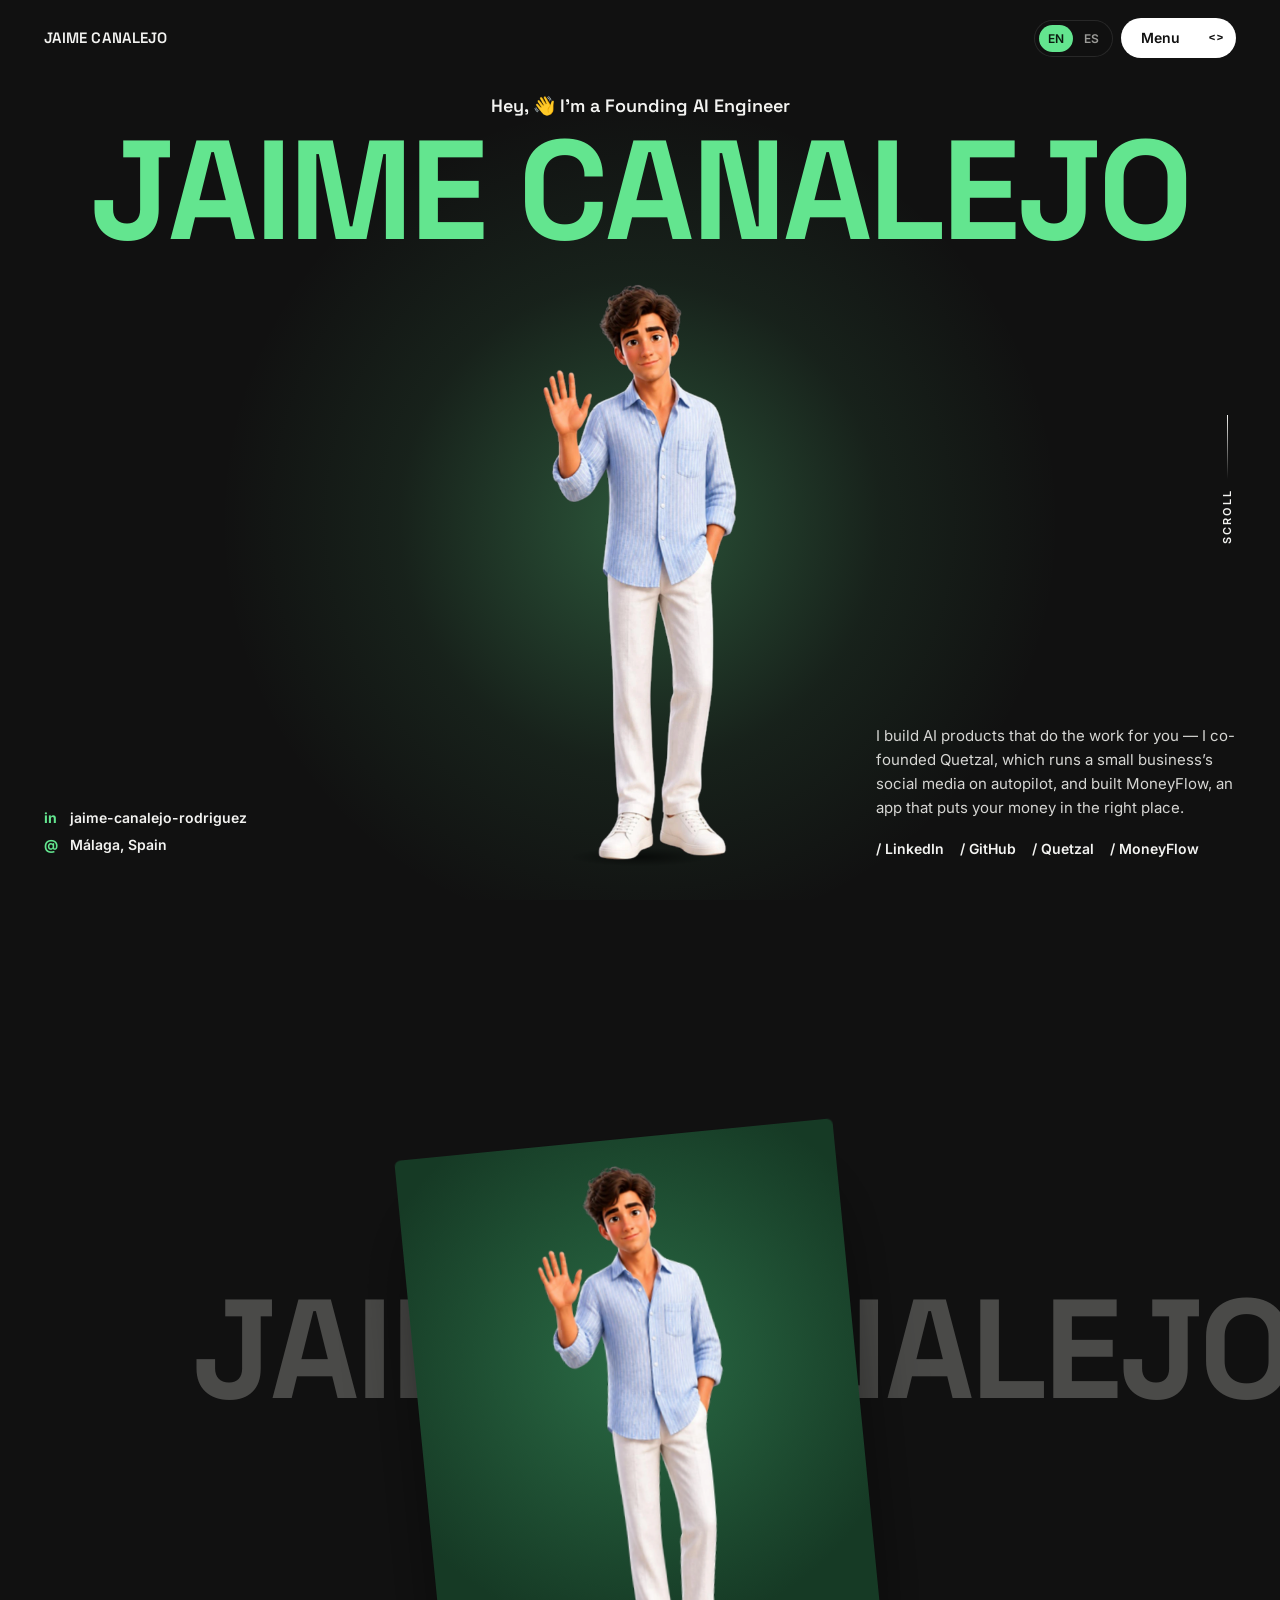
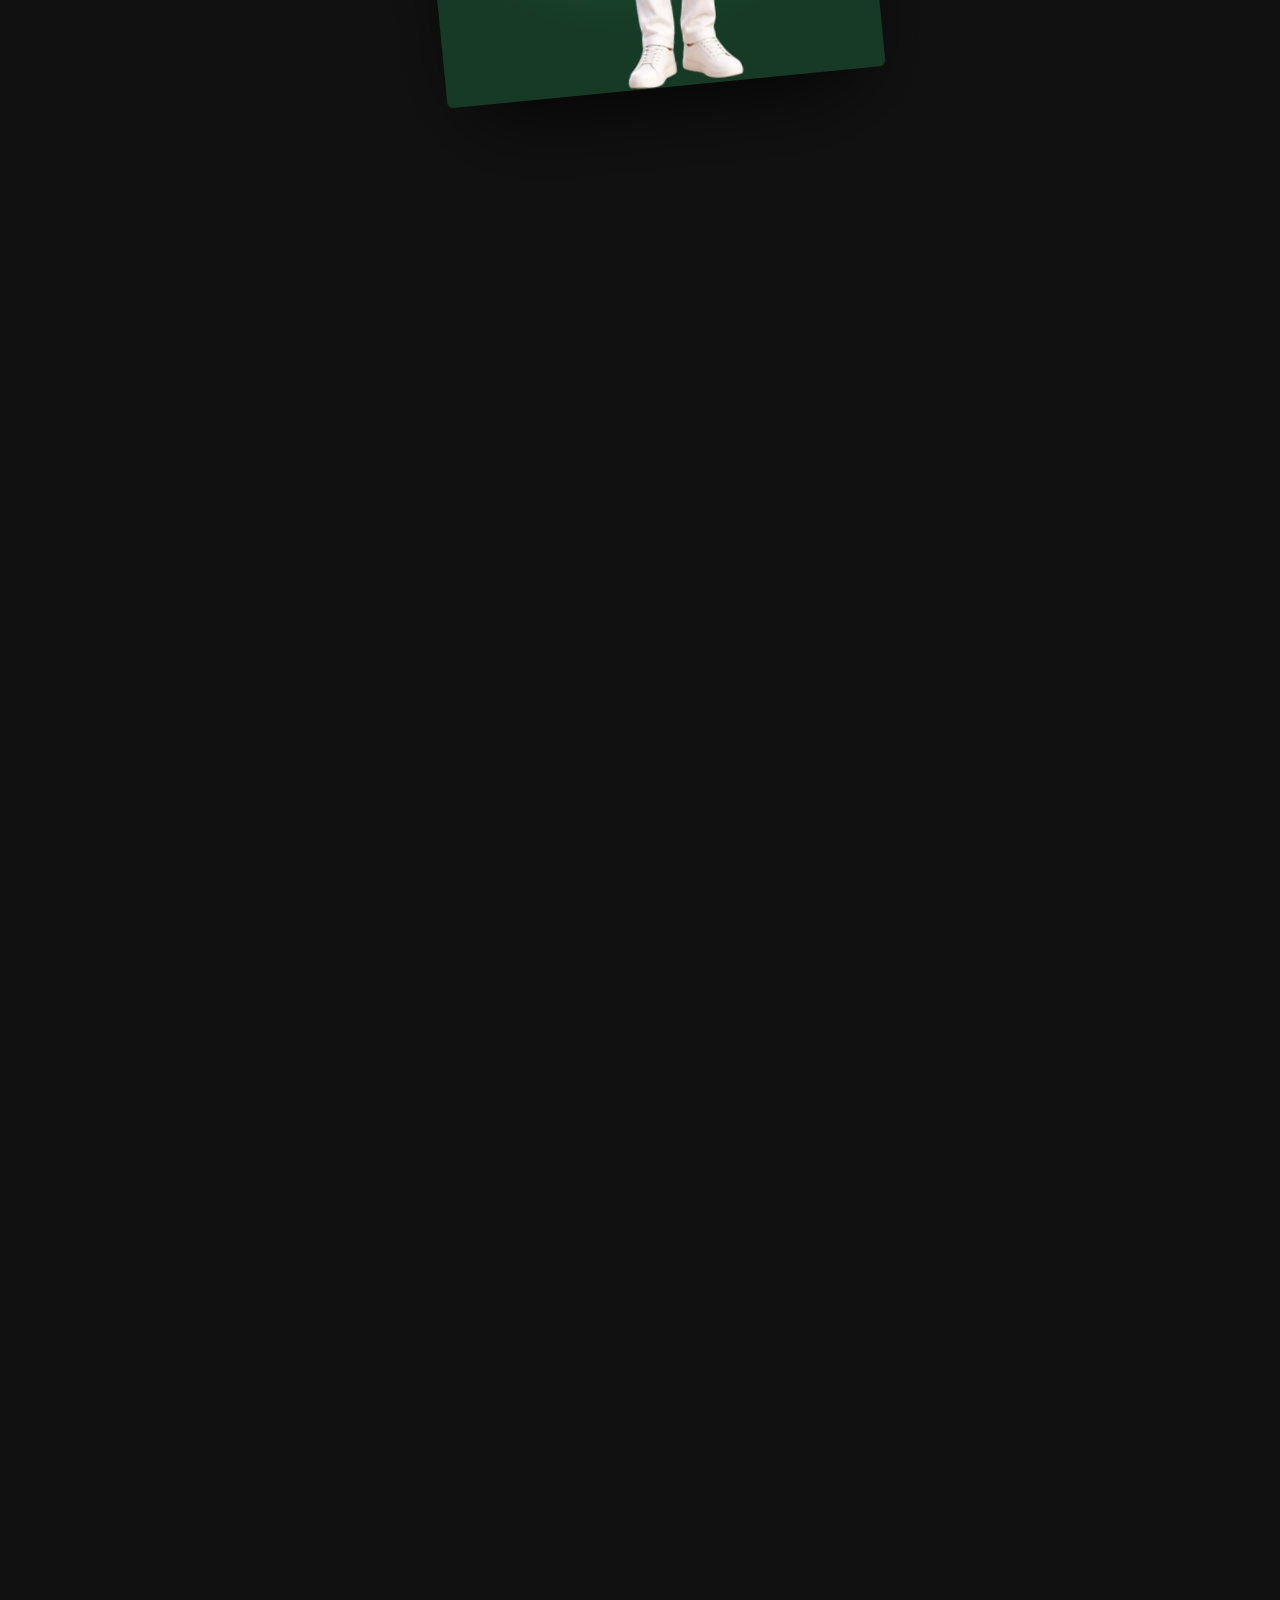
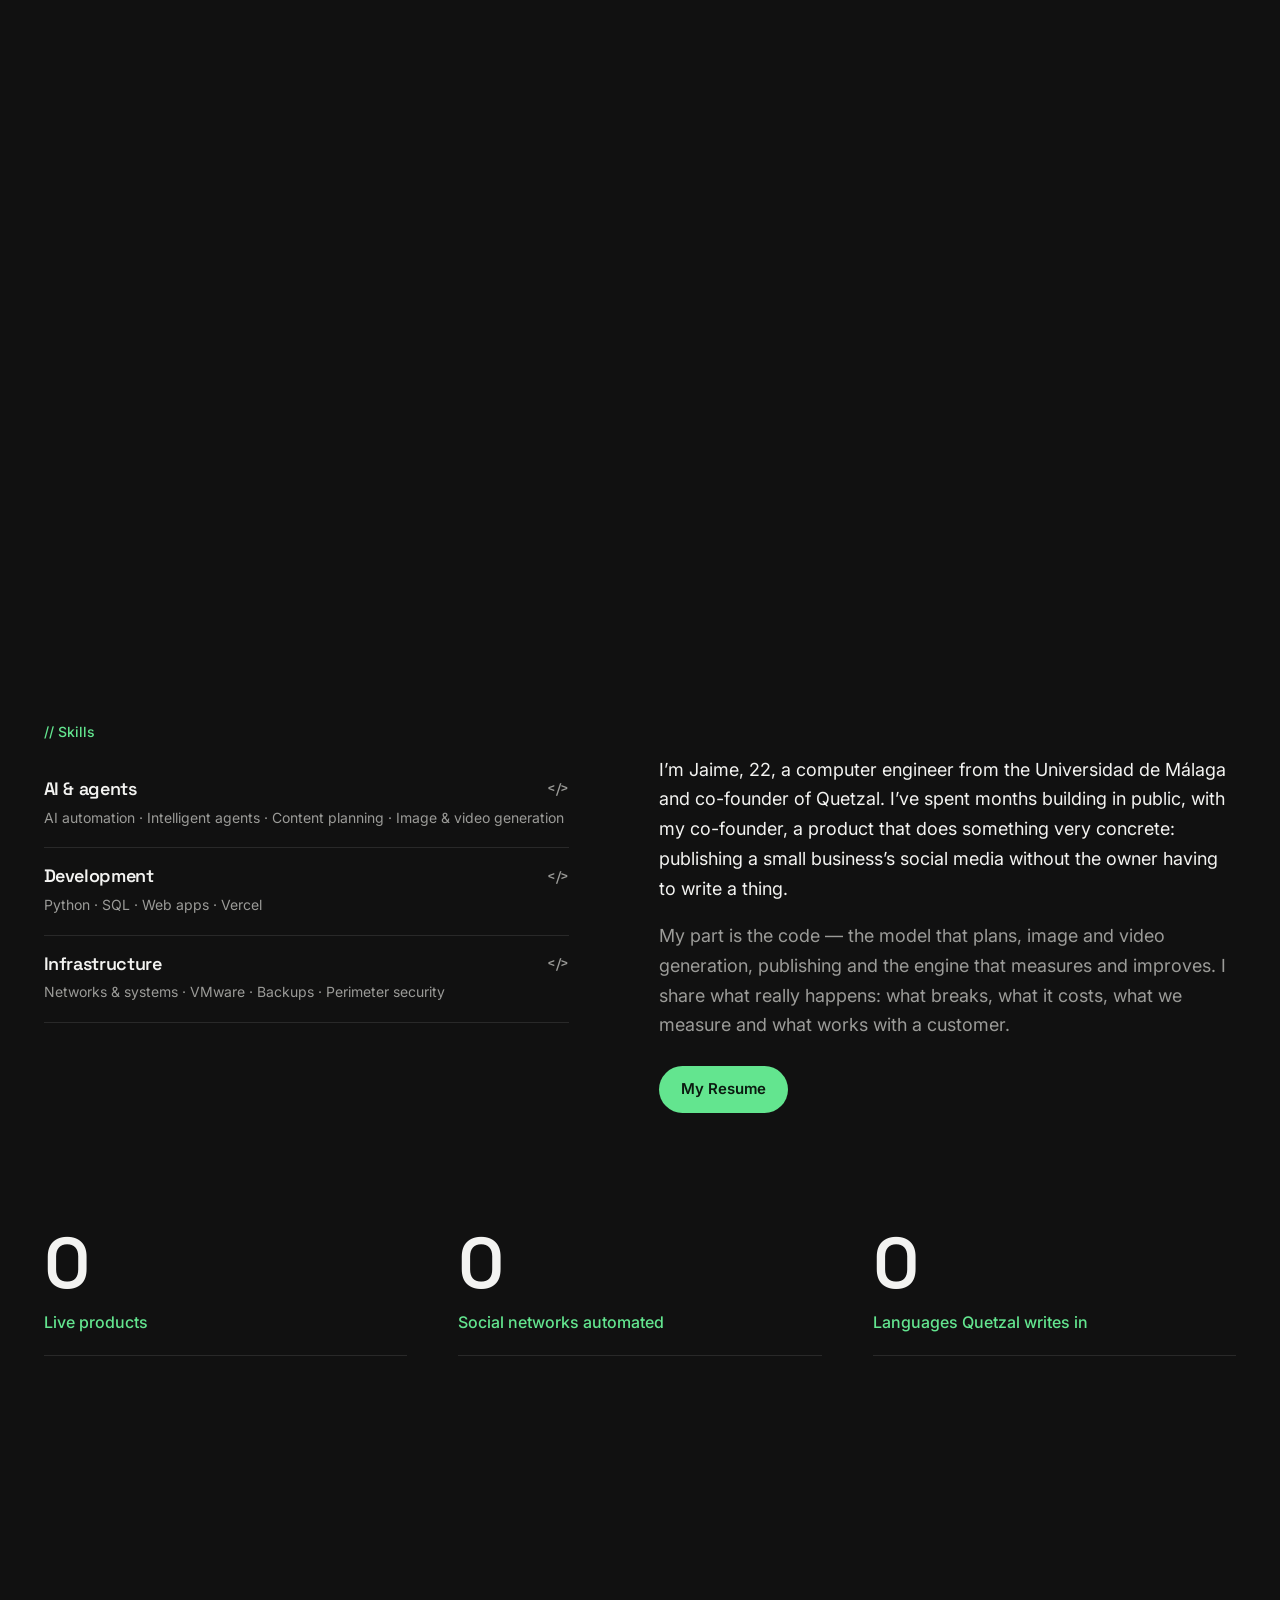
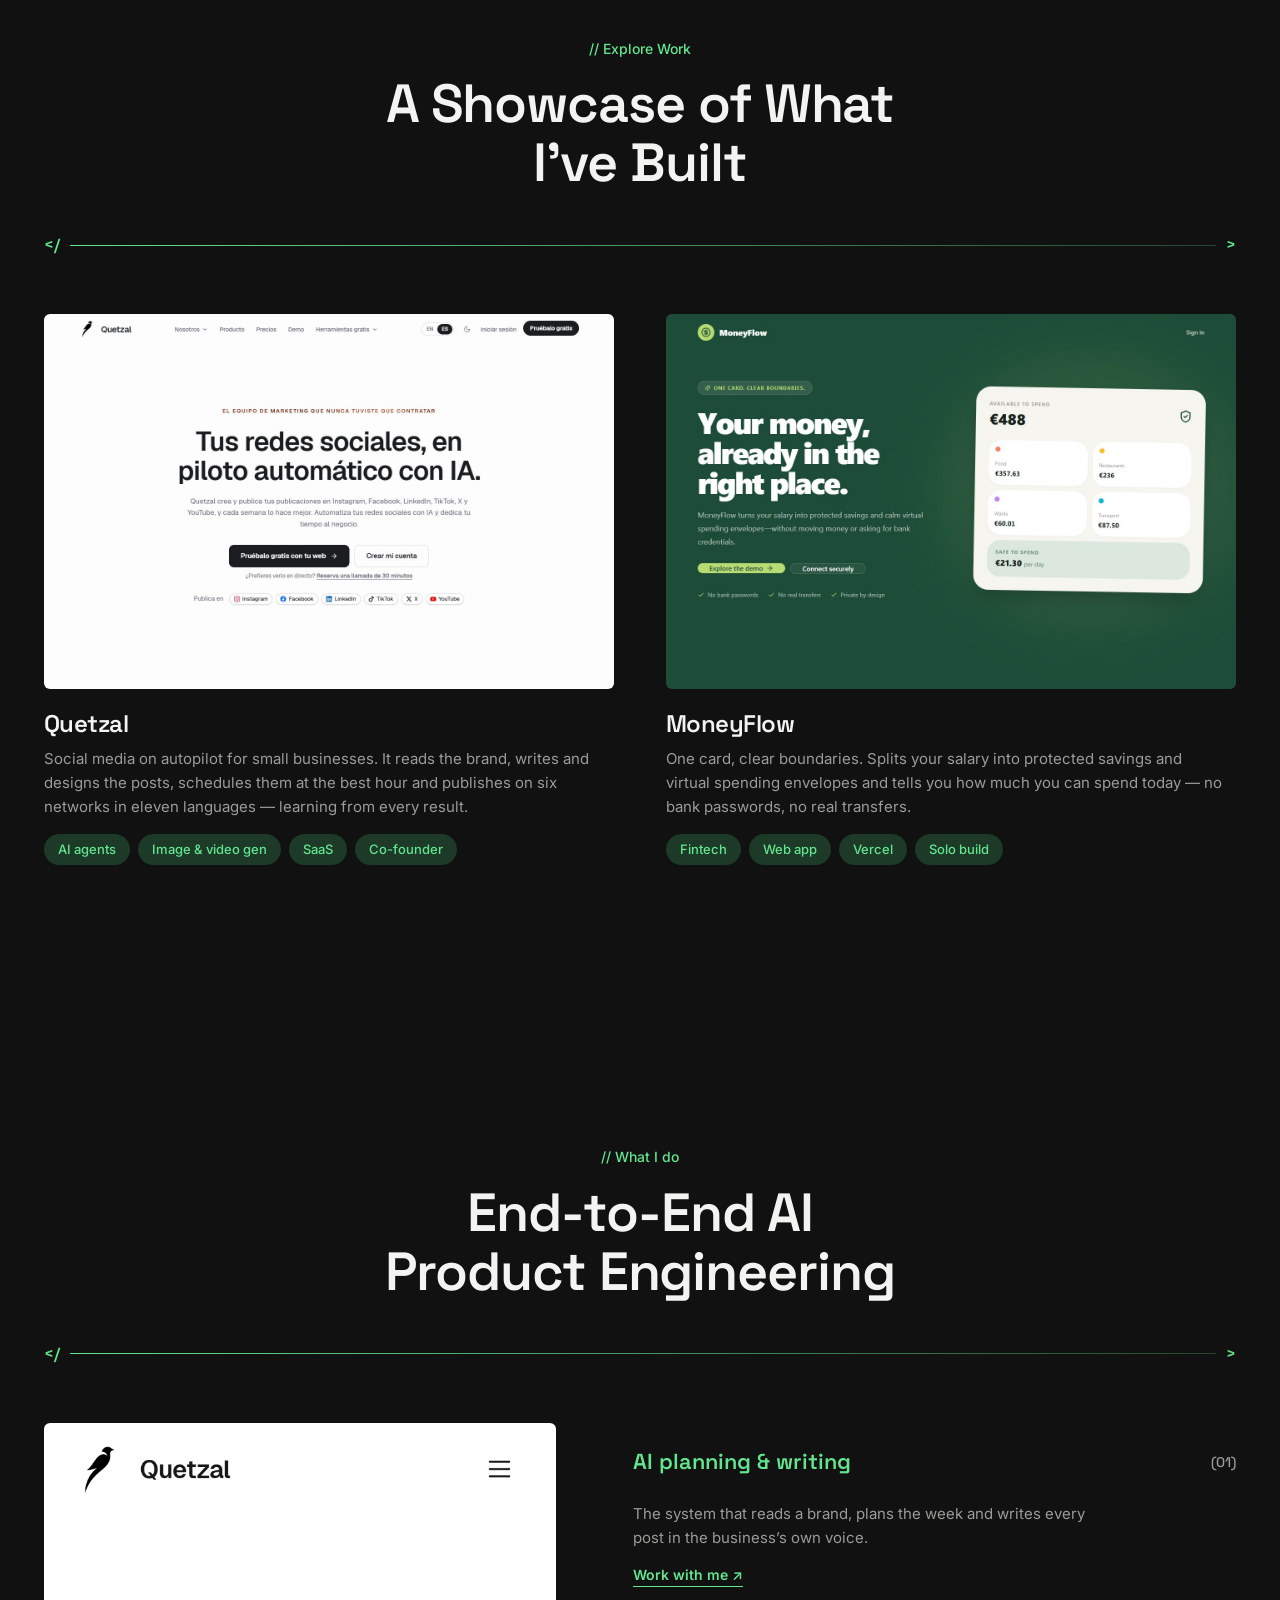
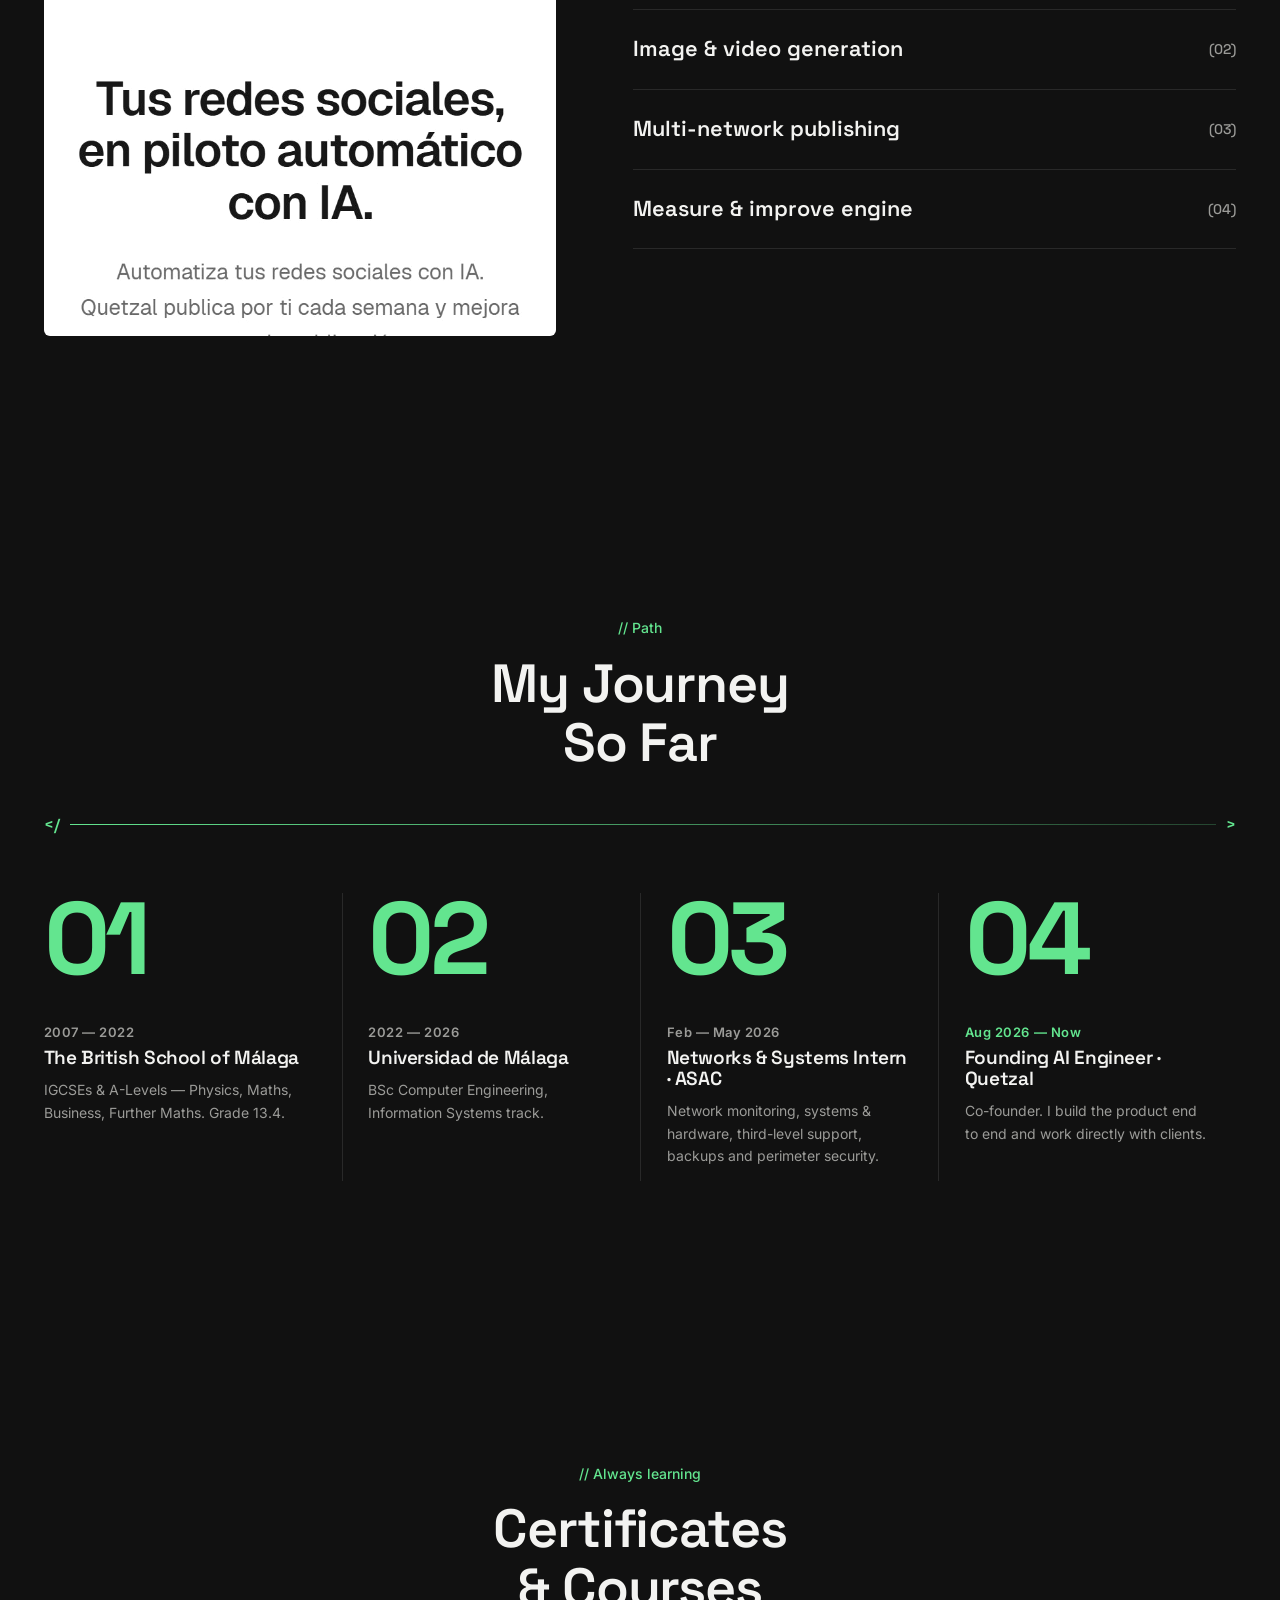
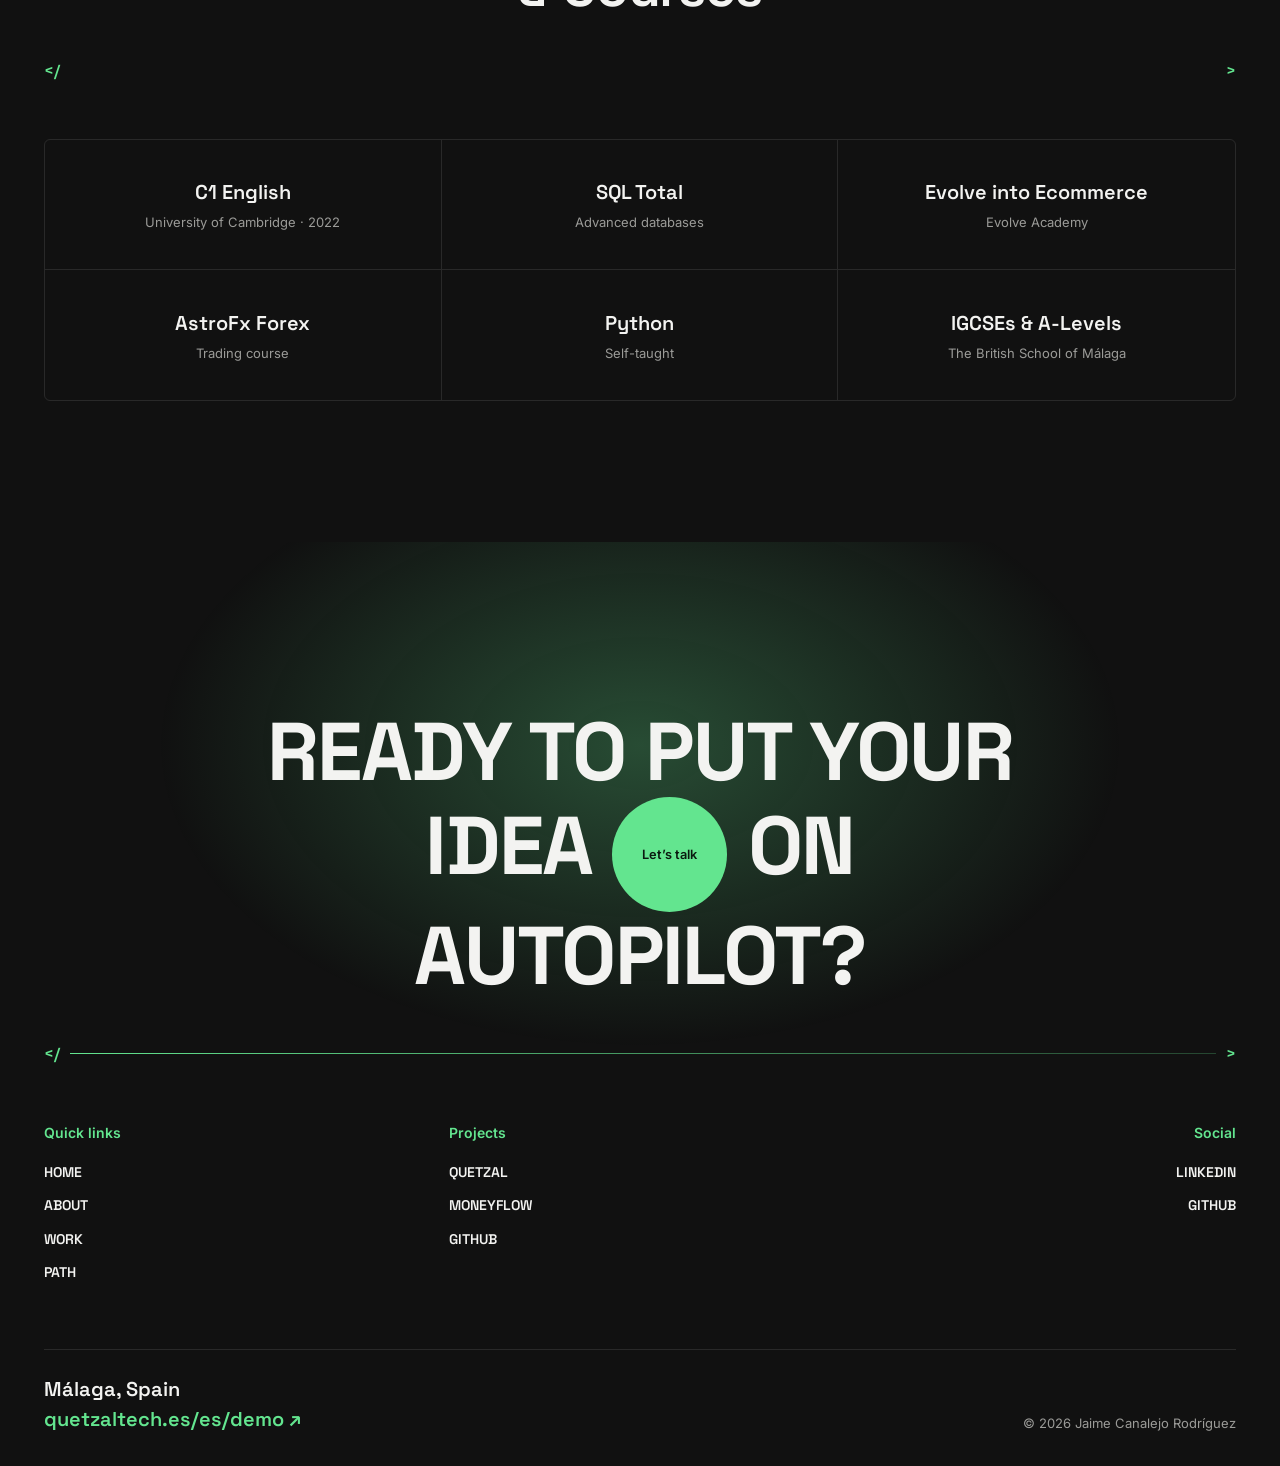
==== commit b45e4fcb: "Sharper cartoon: higher-res render, no 3D tilt/scale blur Co-Authored-By: Claude Opus 5.5 (1M contex" ====
--- a/index.html
+++ b/index.html
@@ -82,7 +82,7 @@
         <h1 class="hero-name fade">JAIME CANALEJO</h1>
 
         <figure class="hero-photo fade">
-          <img src="/assets/jaime-cartoon.webp" alt="Cartoon of Jaime Canalejo waving" width="437" height="1200" fetchpriority="high" id="toon">
+          <img src="/assets/jaime-cartoon.webp" alt="Cartoon of Jaime Canalejo waving" width="586" height="1748" fetchpriority="high">
         </figure>
 
         <div class="hero-contact fade">
--- a/styles.css
+++ b/styles.css
@@ -123,15 +123,13 @@
 }
 .hero-photo {
   grid-column: 2; grid-row: 3; align-self: end; justify-self: center; position: relative; z-index: 2;
-  margin: -3.2vw 0 0; height: min(64vh, 620px); aspect-ratio: 437 / 1200;
-  perspective: 900px;
+  margin: -3.2vw 0 0; height: min(64vh, 620px); aspect-ratio: 586 / 1748;
 }
 .hero-photo img {
   width: 100%; height: 100%; object-fit: contain; object-position: bottom;
-  filter: drop-shadow(0 30px 40px rgba(0,0,0,.55));
   animation: idle 4.5s ease-in-out infinite; transform-origin: 50% 100%;
 }
-@keyframes idle { 0%, 100% { translate: 0 0; scale: 1 1; } 50% { translate: 0 -8px; scale: 1 1.012; } }
+@keyframes idle { 0%, 100% { translate: 0 0; } 50% { translate: 0 -8px; } }
 .hero-photo::after {
   content: ""; position: absolute; left: 50%; bottom: -6px; width: 70%; height: 18px; transform: translateX(-50%);
   background: radial-gradient(ellipse, rgba(0,0,0,.55), transparent 70%); z-index: -1;
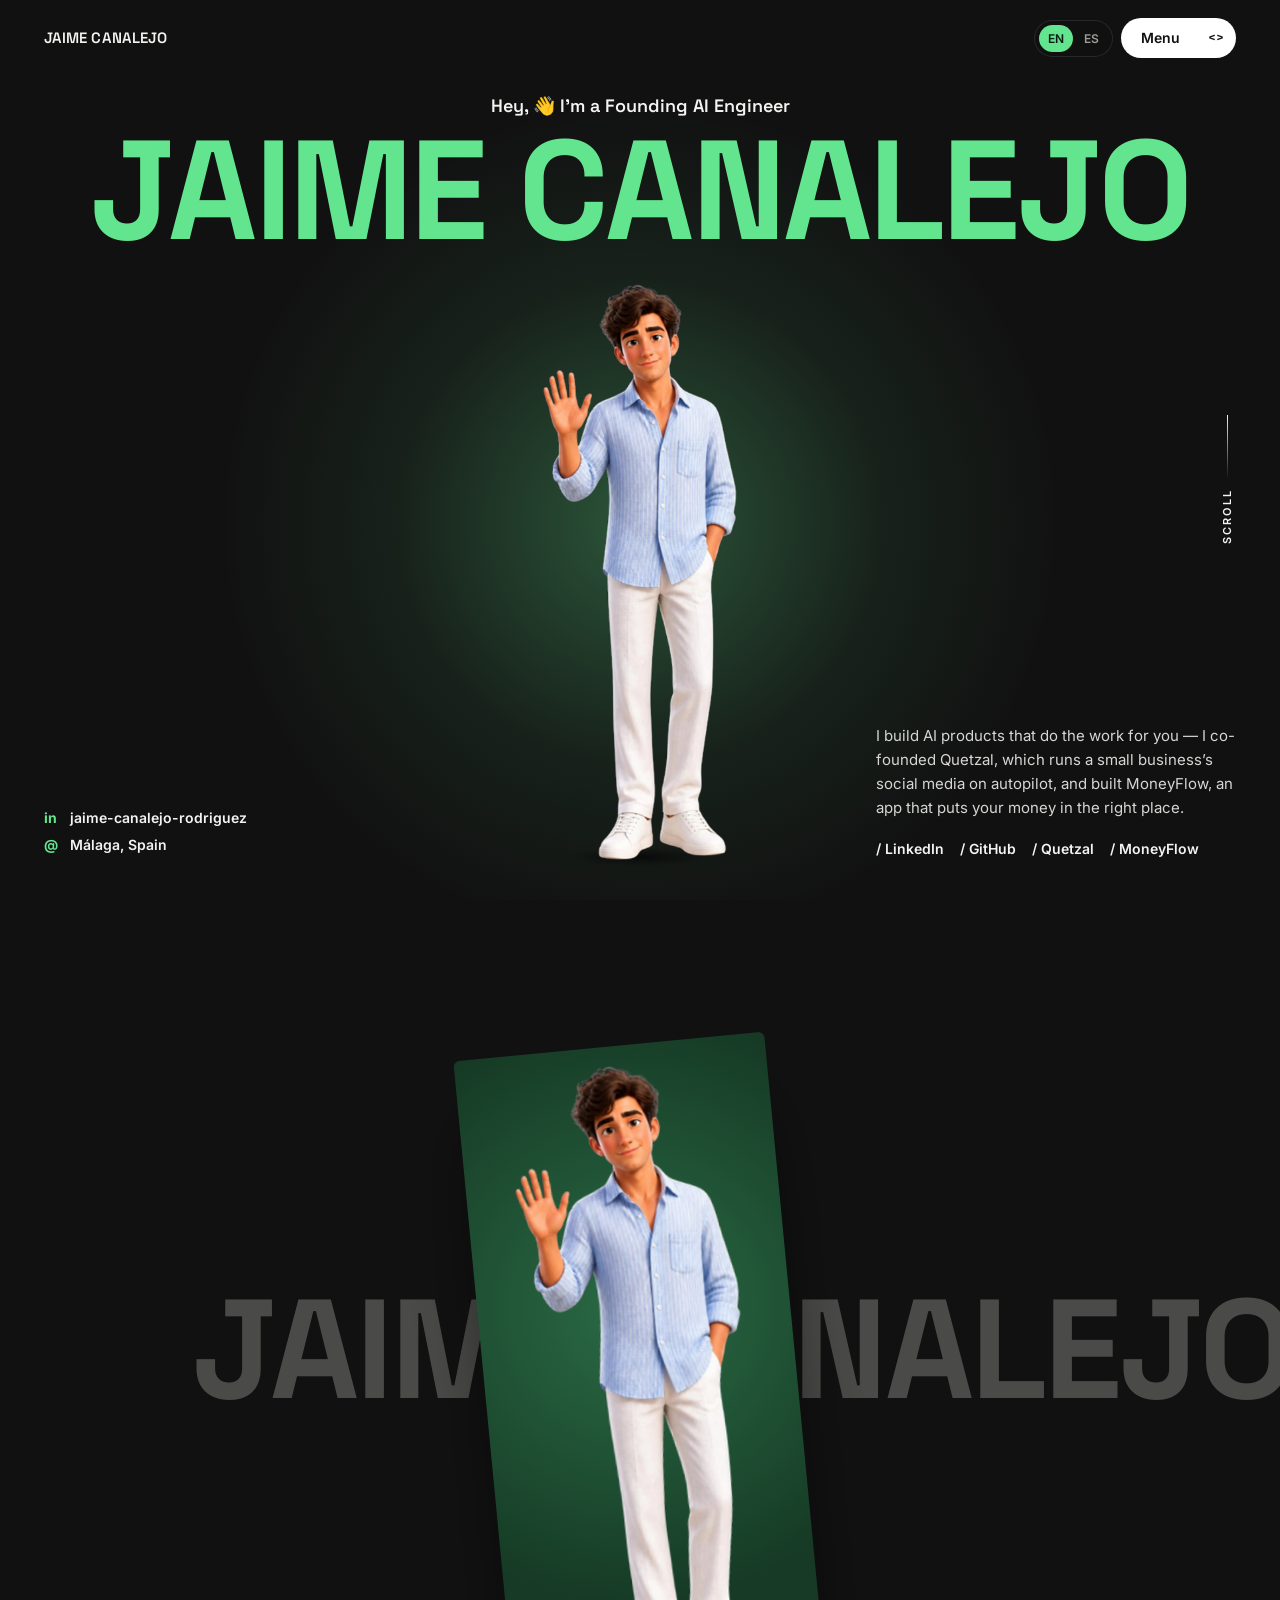
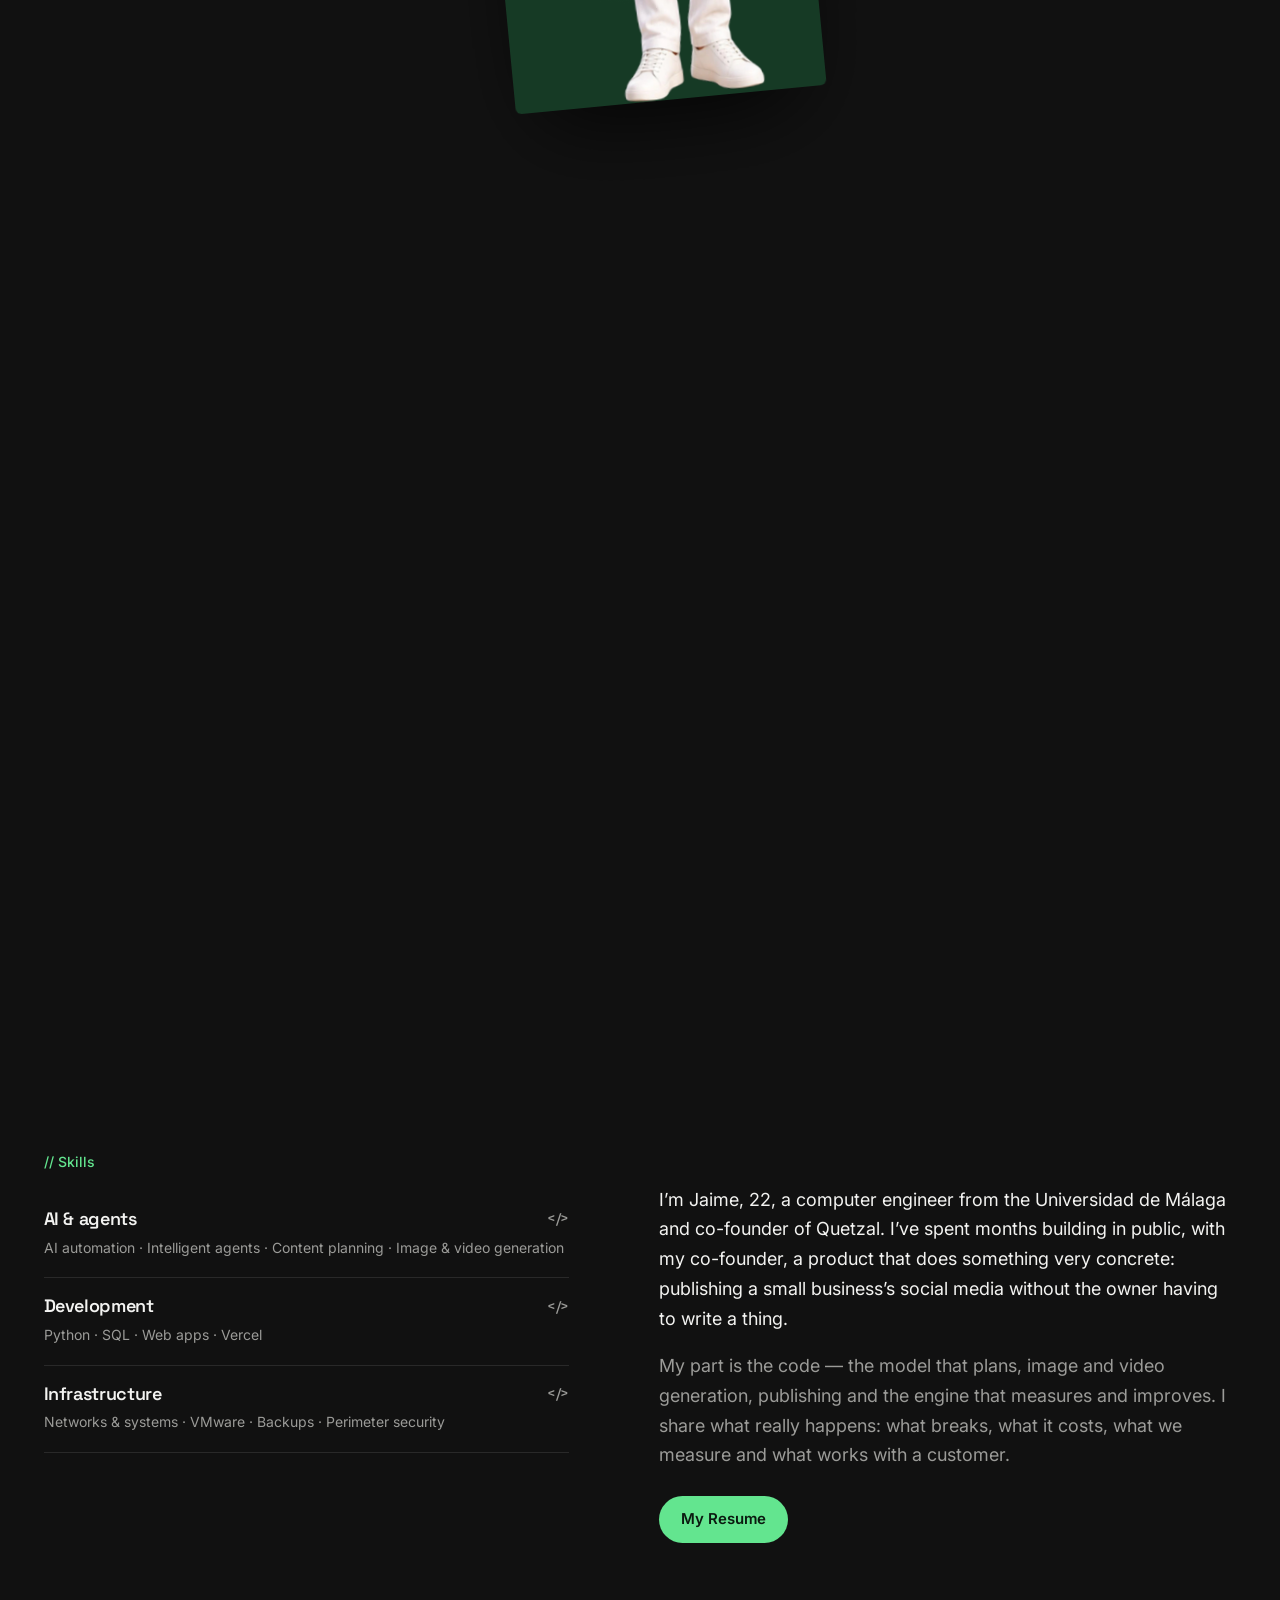
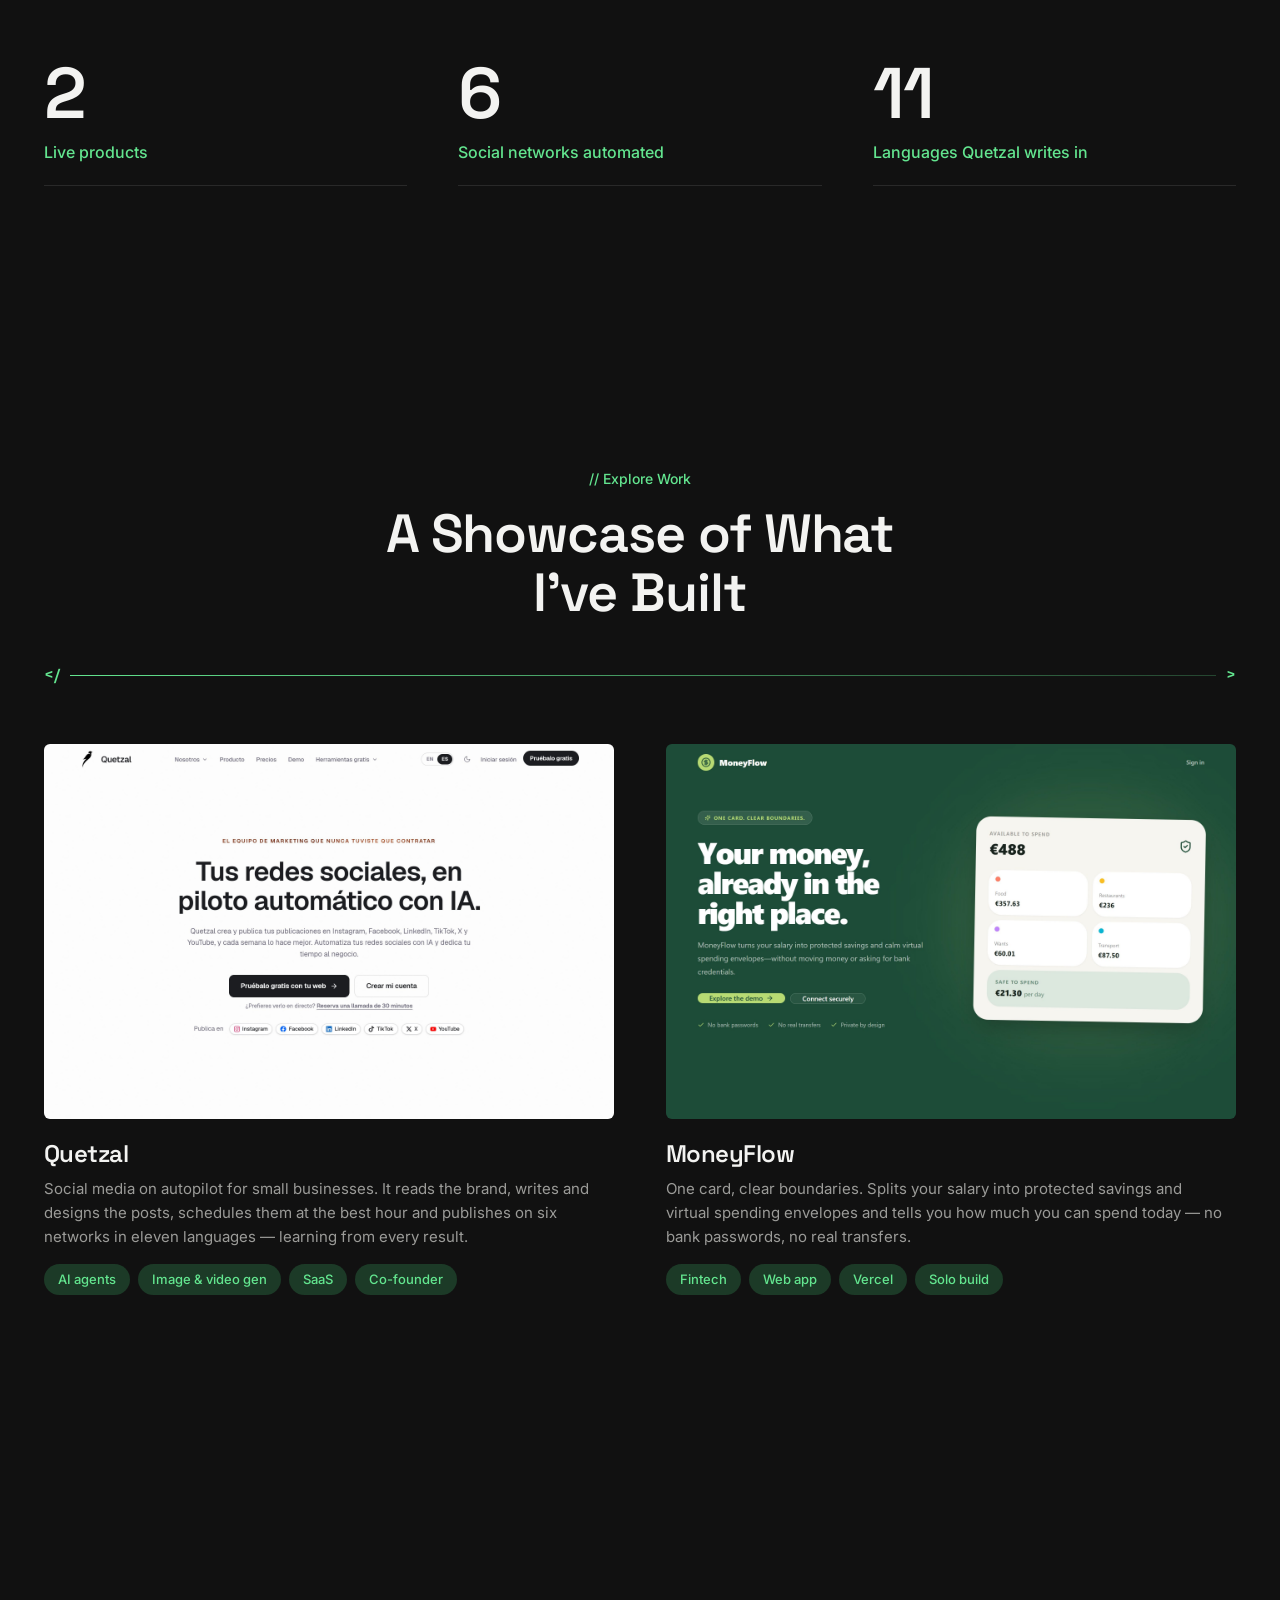
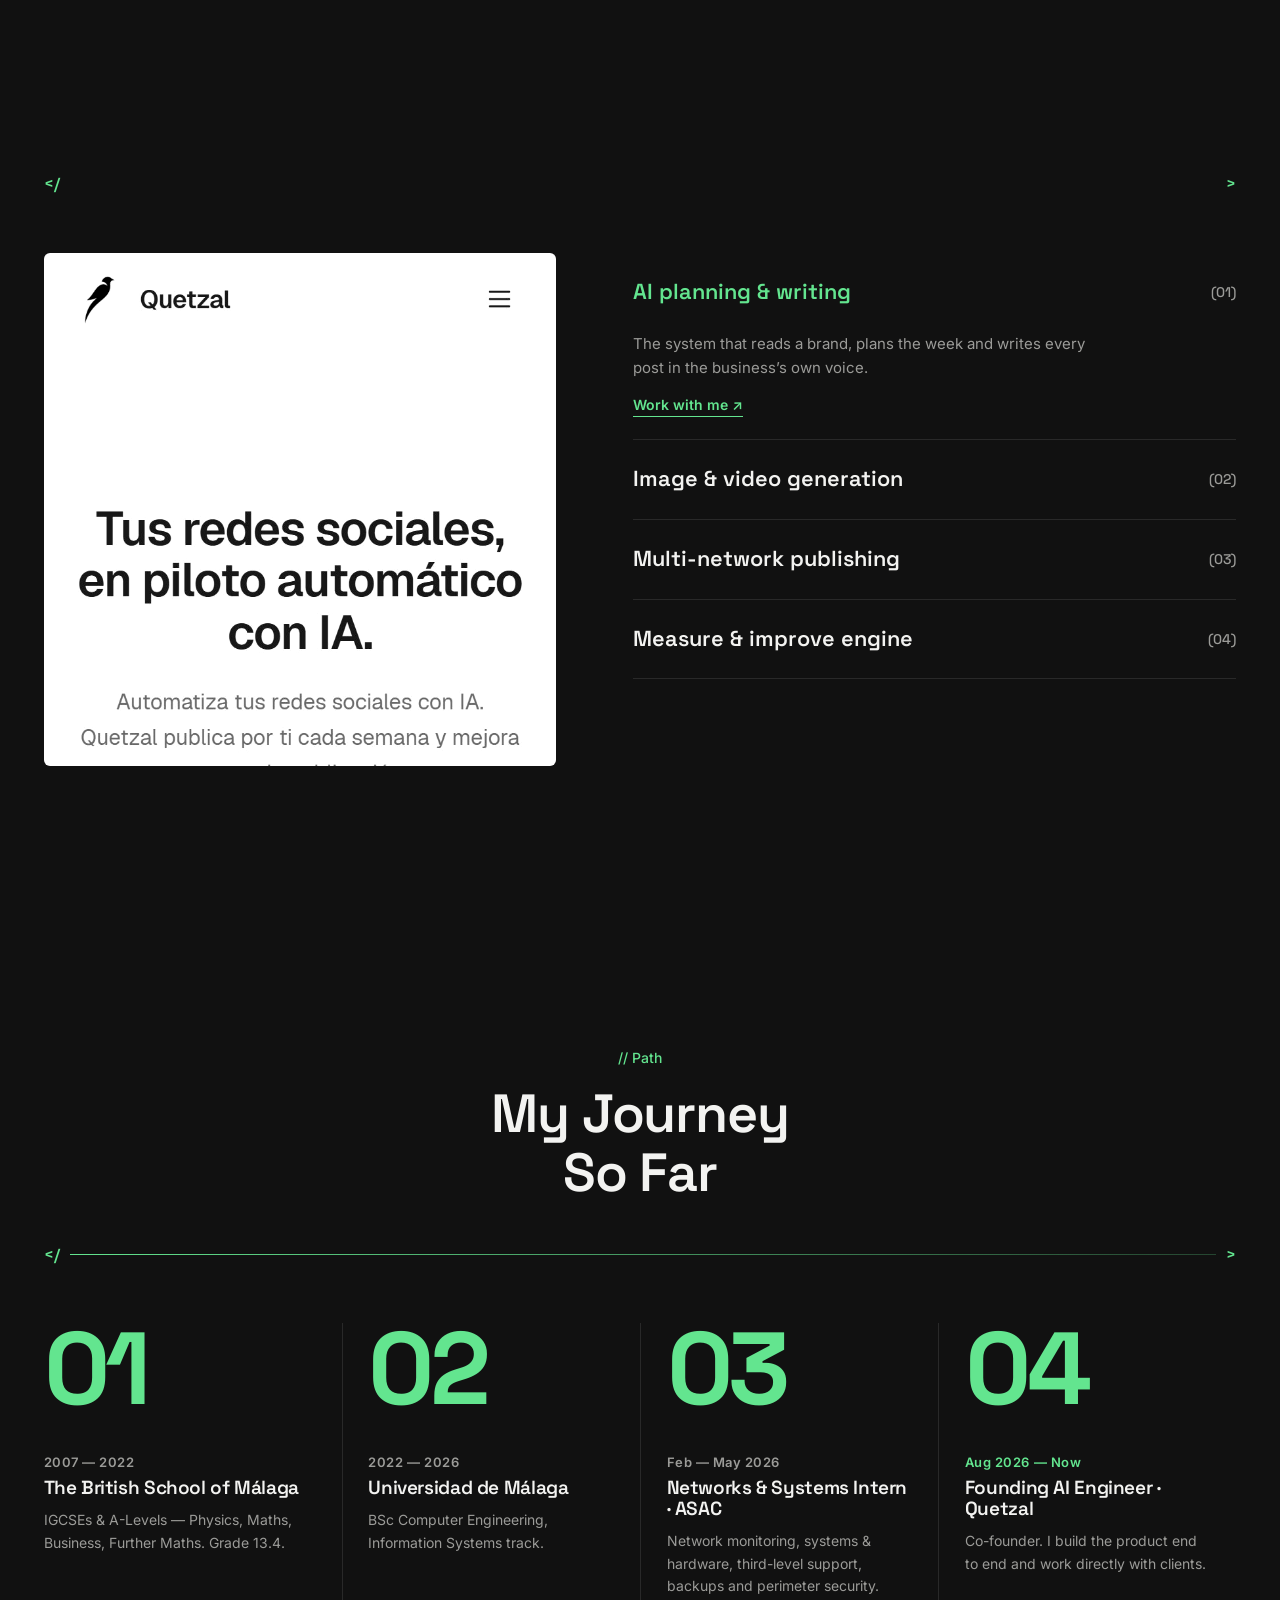
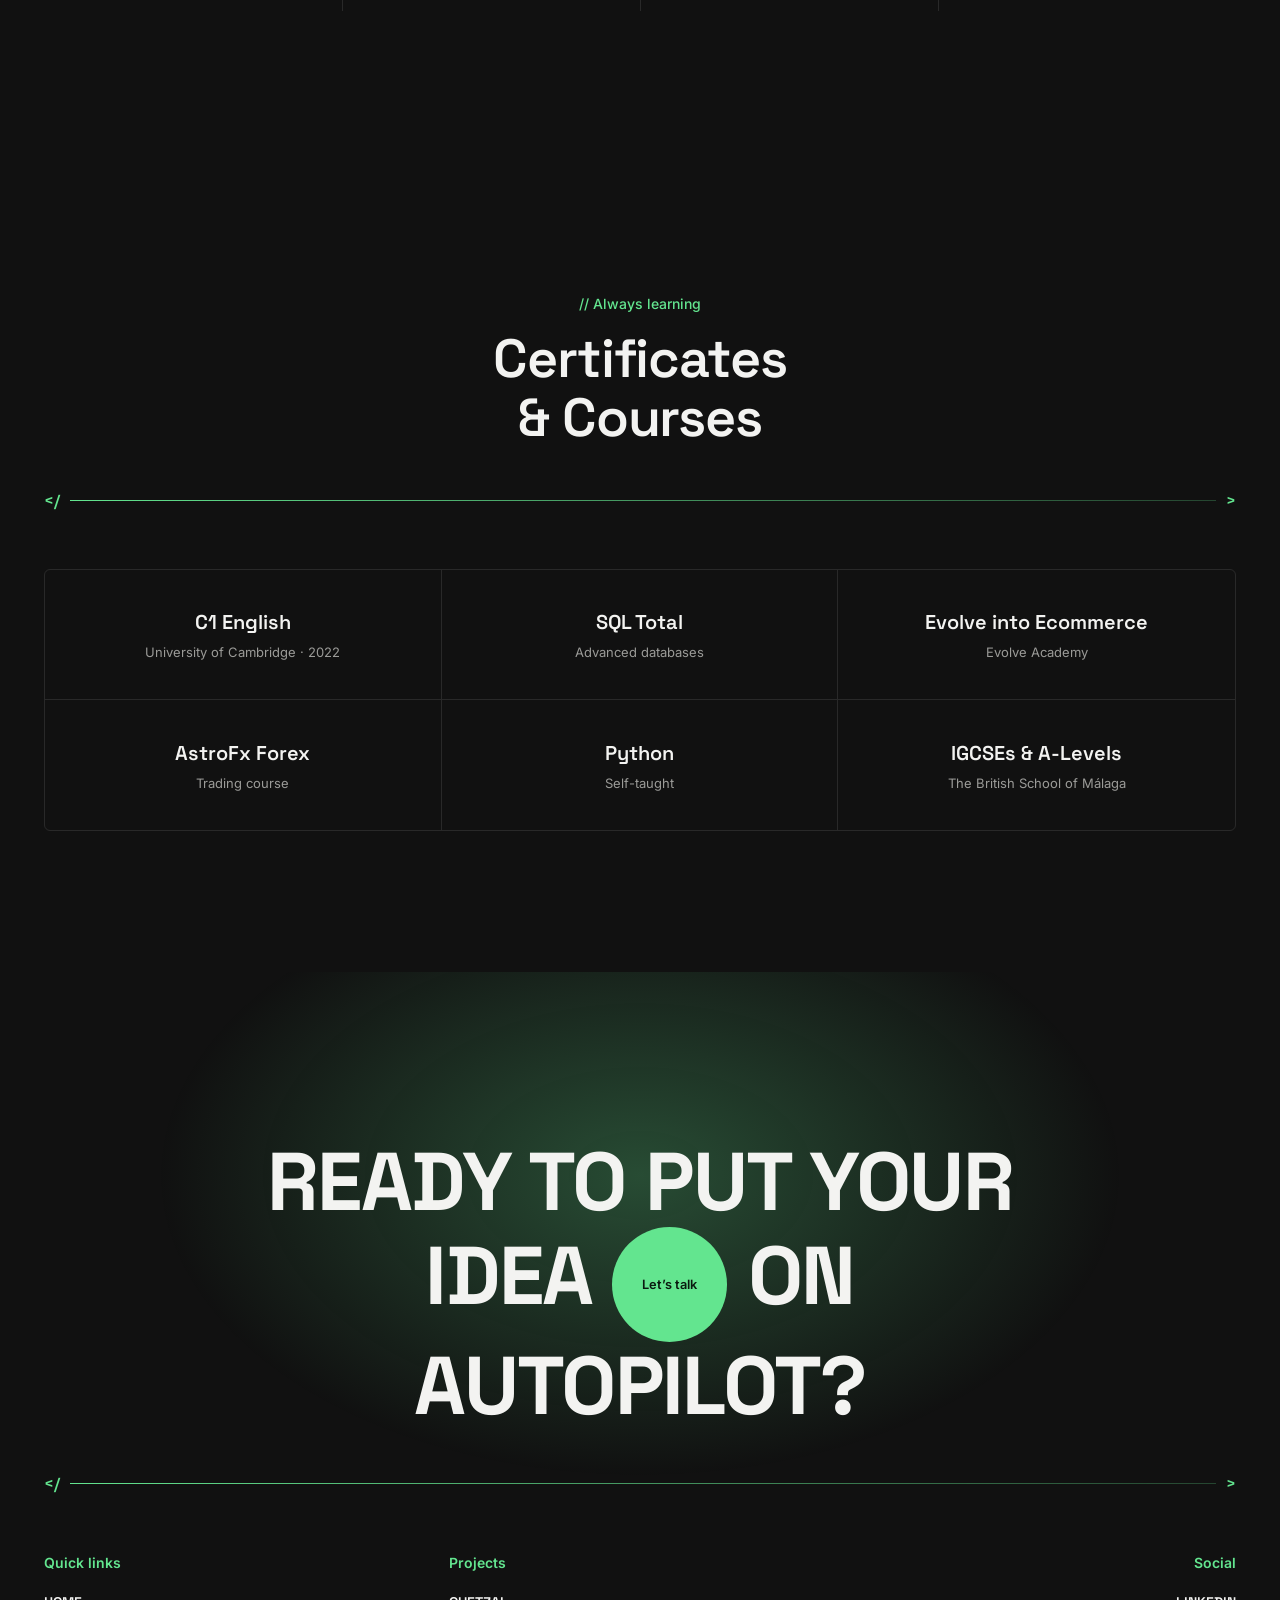
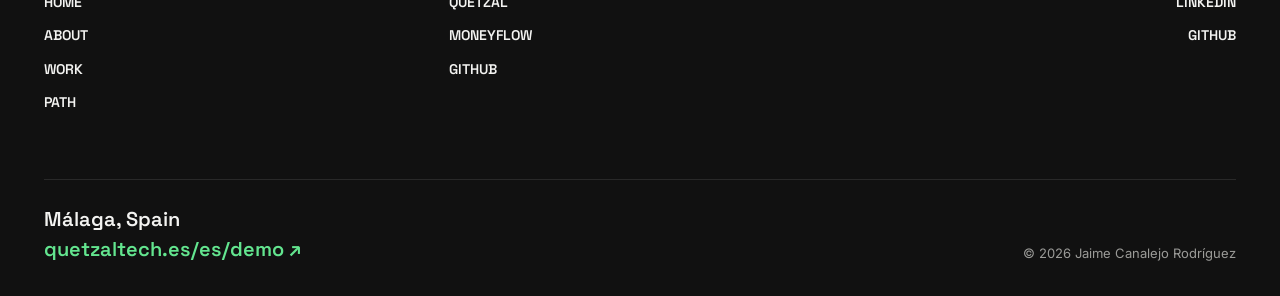
==== commit 822bb5d8: "Shorter scroll reel, wide full-size website cards, 2x screenshots Co-Authored-By: Claude Opus 5.5 (1" ====
--- a/index.html
+++ b/index.html
@@ -29,7 +29,7 @@
   <script type="application/ld+json">
   {"@context":"https://schema.org","@type":"Person","name":"Jaime Canalejo Rodríguez","alternateName":"Jaime Canalejo",
    "url":"https://jaimecanalejo.vercel.app/","jobTitle":"Founding AI Engineer",
-   "image":"https://jaimecanalejo.vercel.app/assets/jaime-cartoon.webp",
+   "image":"https://jaimecanalejo.vercel.app/assets/jaime-cartoon-hq.webp",
    "worksFor":{"@type":"Organization","name":"Quetzal","url":"https://quetzaltech.es/"},
    "alumniOf":[{"@type":"CollegeOrUniversity","name":"Universidad de Málaga"},{"@type":"School","name":"The British School of Málaga"}],
    "sameAs":["https://www.linkedin.com/in/jaime-canalejo-rodriguez-050bb5270/","https://github.com/canalejojaime","https://quetzaltech.es/"],
@@ -82,7 +82,7 @@
         <h1 class="hero-name fade">JAIME CANALEJO</h1>
 
         <figure class="hero-photo fade">
-          <img src="/assets/jaime-cartoon.webp" alt="Cartoon of Jaime Canalejo waving" width="586" height="1748" fetchpriority="high">
+          <img src="/assets/jaime-cartoon-hq.webp" alt="Cartoon of Jaime Canalejo waving" width="586" height="1748" fetchpriority="high">
         </figure>
 
         <div class="hero-contact fade">
@@ -116,9 +116,9 @@
           <span>JAIME CANALEJO</span><i>✱</i>
         </div>
         <div class="reel-cards" id="reelCards">
-          <figure class="reel-card reel-toon"><img src="/assets/jaime-cartoon.webp" alt="Cartoon of Jaime" loading="lazy"></figure>
-          <figure class="reel-card"><img src="/assets/quetzal-desktop.jpg" alt="Quetzal website" loading="lazy"></figure>
-          <figure class="reel-card"><img src="/assets/moneyflow-desktop.jpg" alt="MoneyFlow website" loading="lazy"></figure>
+          <figure class="reel-card reel-toon"><img src="/assets/jaime-cartoon-hq.webp" alt="Cartoon of Jaime" loading="lazy"></figure>
+          <figure class="reel-card"><img src="/assets/quetzal-desktop-2x.jpg" alt="Quetzal website" loading="lazy"></figure>
+          <figure class="reel-card"><img src="/assets/moneyflow-desktop-2x.jpg" alt="MoneyFlow website" loading="lazy"></figure>
         </div>
       </div>
     </section>
@@ -174,7 +174,7 @@
         <div class="projects">
           <article class="project fade">
             <a class="project-img" href="https://quetzaltech.es/" target="_blank" rel="noopener" aria-label="Open Quetzal">
-              <img src="/assets/quetzal-desktop.jpg" alt="Quetzal website" width="1440" height="900" loading="lazy">
+              <img src="/assets/quetzal-desktop-2x.jpg" alt="Quetzal website" width="2880" height="1800" loading="lazy">
               <span class="project-open" aria-hidden="true">↗</span>
             </a>
             <h3>Quetzal</h3>
@@ -189,7 +189,7 @@
 
           <article class="project fade">
             <a class="project-img" href="https://moneyflow-ten-rho.vercel.app/" target="_blank" rel="noopener" aria-label="Open MoneyFlow">
-              <img src="/assets/moneyflow-desktop.jpg" alt="MoneyFlow website" width="1440" height="900" loading="lazy">
+              <img src="/assets/moneyflow-desktop-2x.jpg" alt="MoneyFlow website" width="2880" height="1800" loading="lazy">
               <span class="project-open" aria-hidden="true">↗</span>
             </a>
             <h3>MoneyFlow</h3>
--- a/styles.css
+++ b/styles.css
@@ -152,7 +152,7 @@
 .scroll-txt { writing-mode: vertical-rl; transform: rotate(180deg); font-size: 11px; font-weight: 600; letter-spacing: .2em; }
 
 /* ---------- Reel (pinned marquee + tilted cards) ---------- */
-.reel { position: relative; height: 320vh; }
+.reel { position: relative; height: 190vh; }
 .reel-pin { position: sticky; top: 0; height: 100vh; height: 100svh; overflow: hidden; display: grid; place-items: center; }
 .reel-track {
   position: absolute; left: 0; top: 50%; transform: translate3d(0, -50%, 0);
@@ -161,13 +161,14 @@
   color: #4a4a48;
 }
 .reel-track i { font-style: normal; color: var(--green); font-size: .7em; }
-.reel-cards { position: relative; width: min(440px, 72vw); aspect-ratio: 4 / 5; }
+.reel-cards { position: relative; width: min(820px, 88vw); aspect-ratio: 16 / 10; }
 .reel-card {
   position: absolute; inset: 0; margin: 0; overflow: hidden; border-radius: 6px;
   background: var(--surface); box-shadow: 0 40px 90px -30px rgba(0,0,0,.9);
   will-change: transform; transform: translate3d(0, 120vh, 0) rotate(14deg);
 }
 .reel-card img { width: 100%; height: 100%; object-fit: cover; object-position: top center; }
+.reel-card.reel-toon { inset: -14% 31%; }
 .reel-toon { background: radial-gradient(circle at 50% 40%, #2a6b45, #163a25 70%); }
 .reel-toon img { object-fit: contain; object-position: bottom; padding-top: 6%; }
 
@@ -318,7 +319,8 @@
   .cert-grid b { font-size: 16px; }
   .foot { grid-template-columns: 1fr 1fr; }
   .foot-right { text-align: left; }
-  .reel { height: 260vh; }
+  .reel { height: 170vh; }
+  .reel-card.reel-toon { inset: -30% 26%; }
 }
 @media (prefers-reduced-motion: reduce) {
   html { scroll-behavior: auto; }
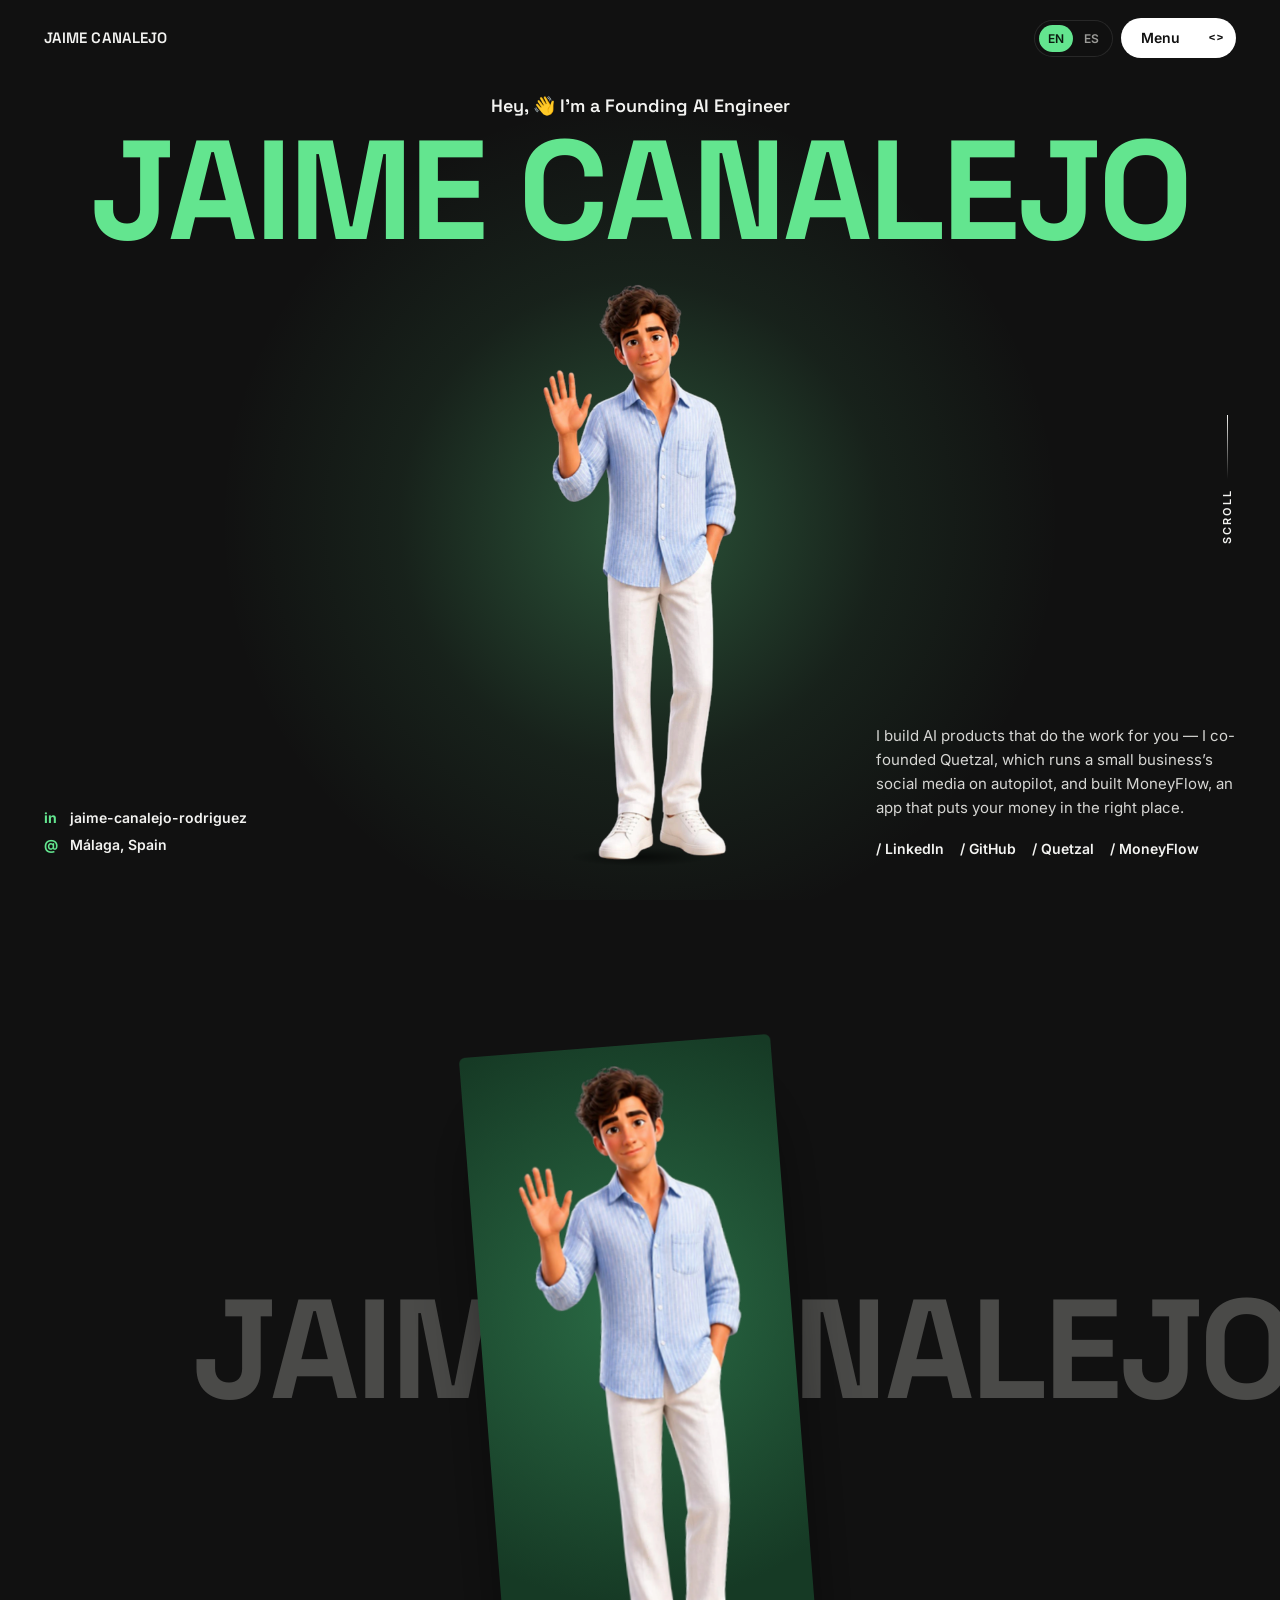
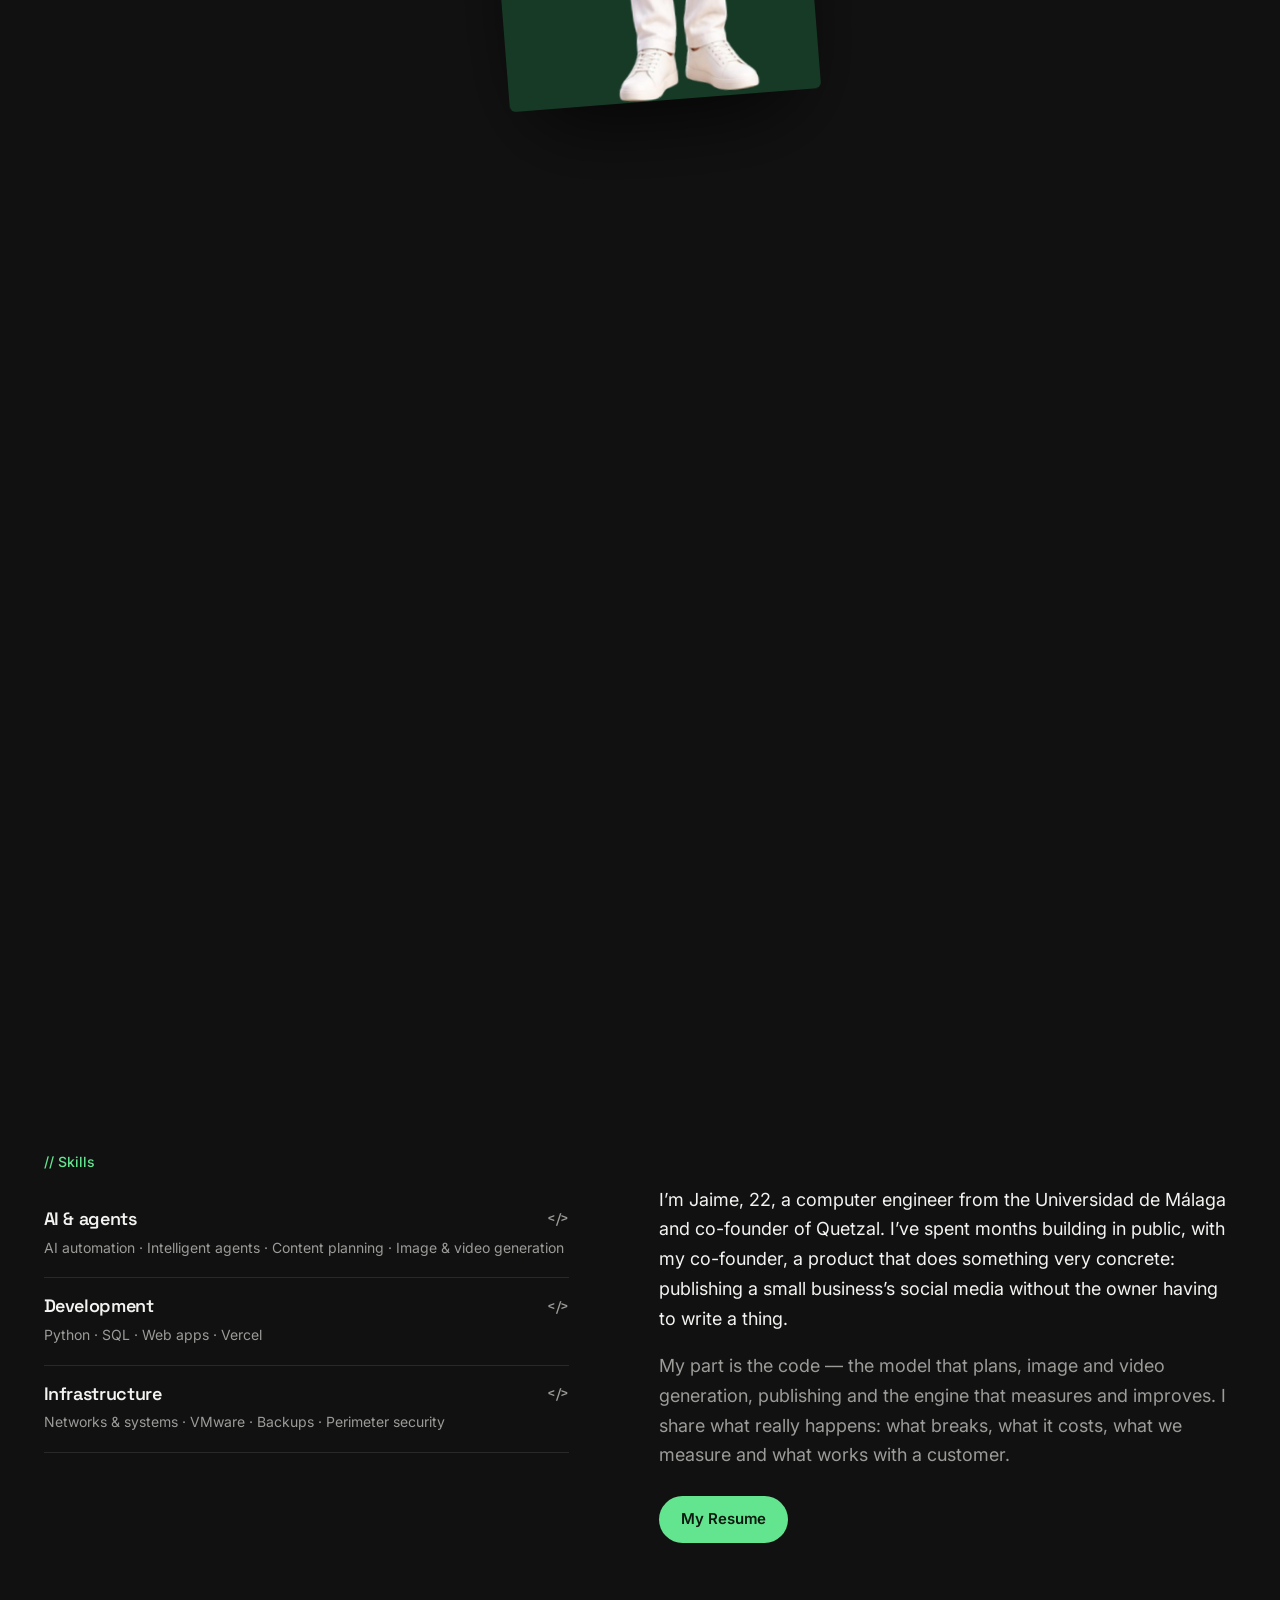
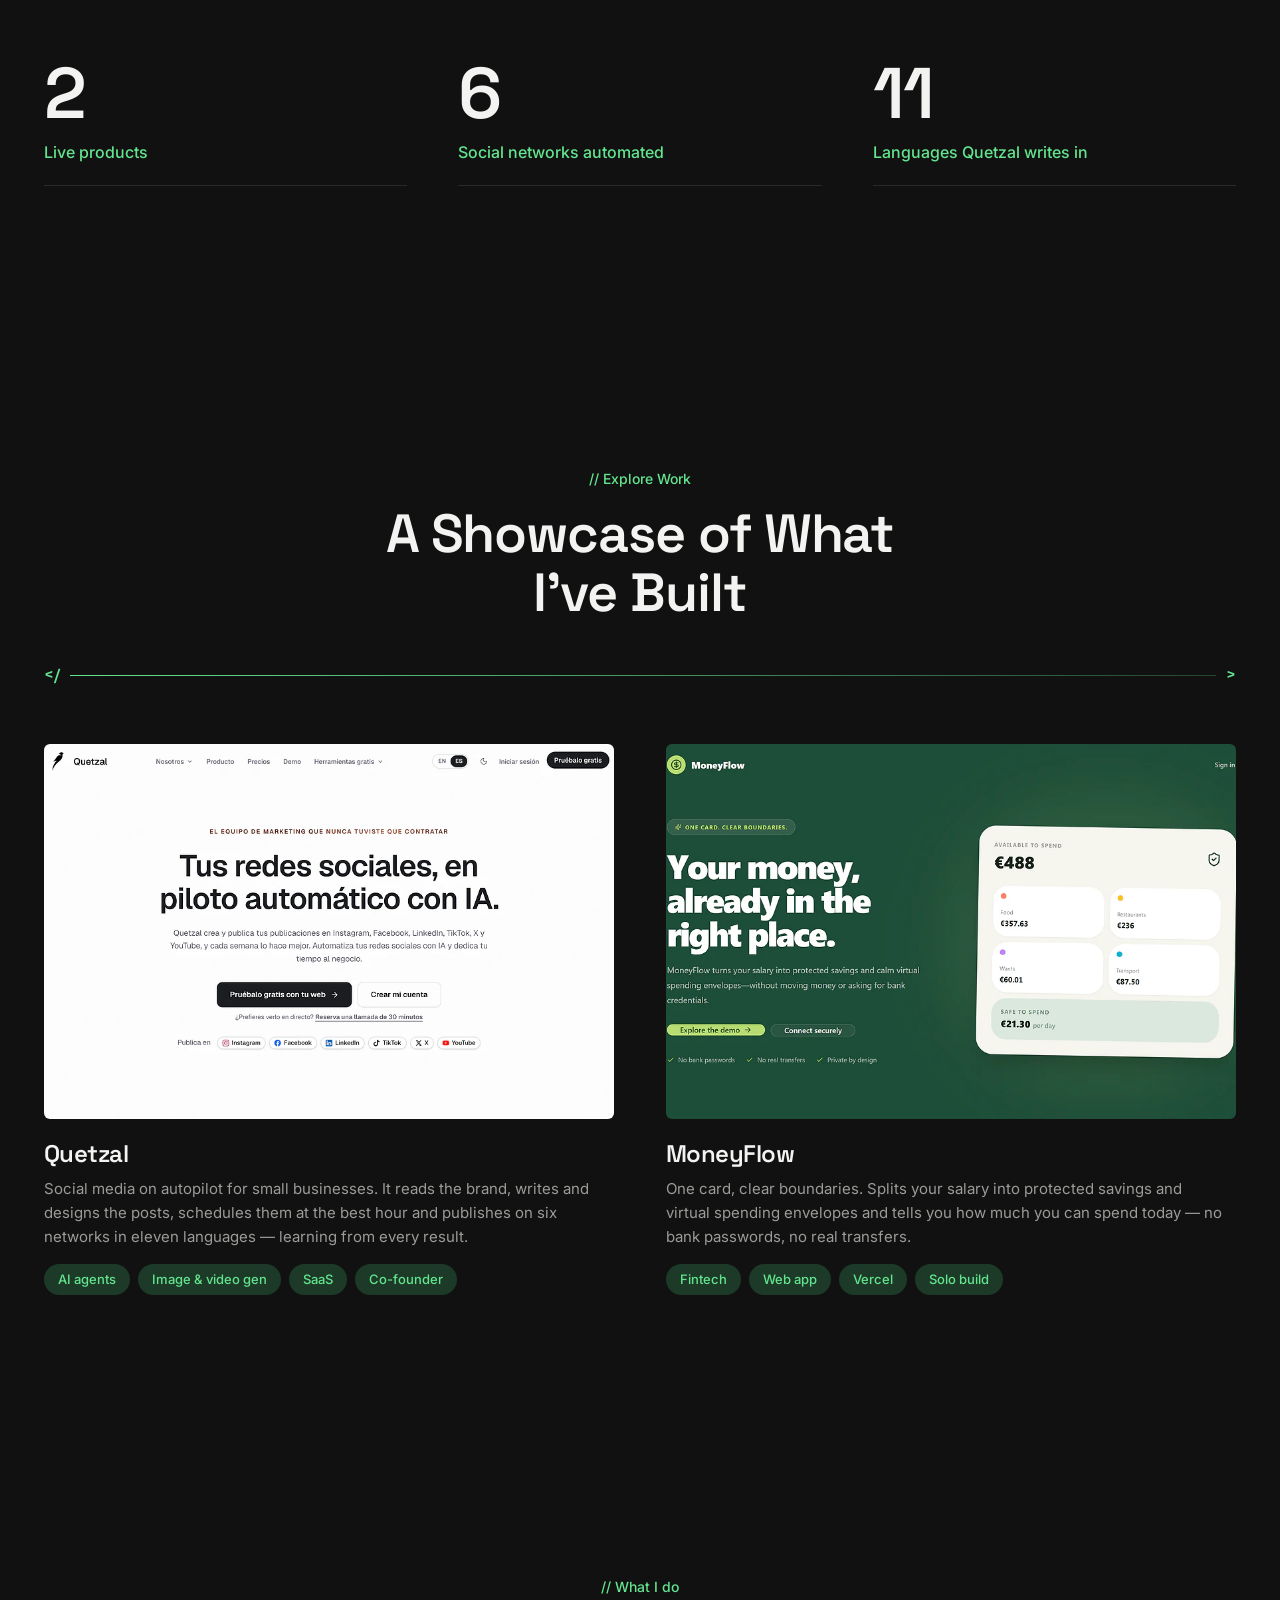
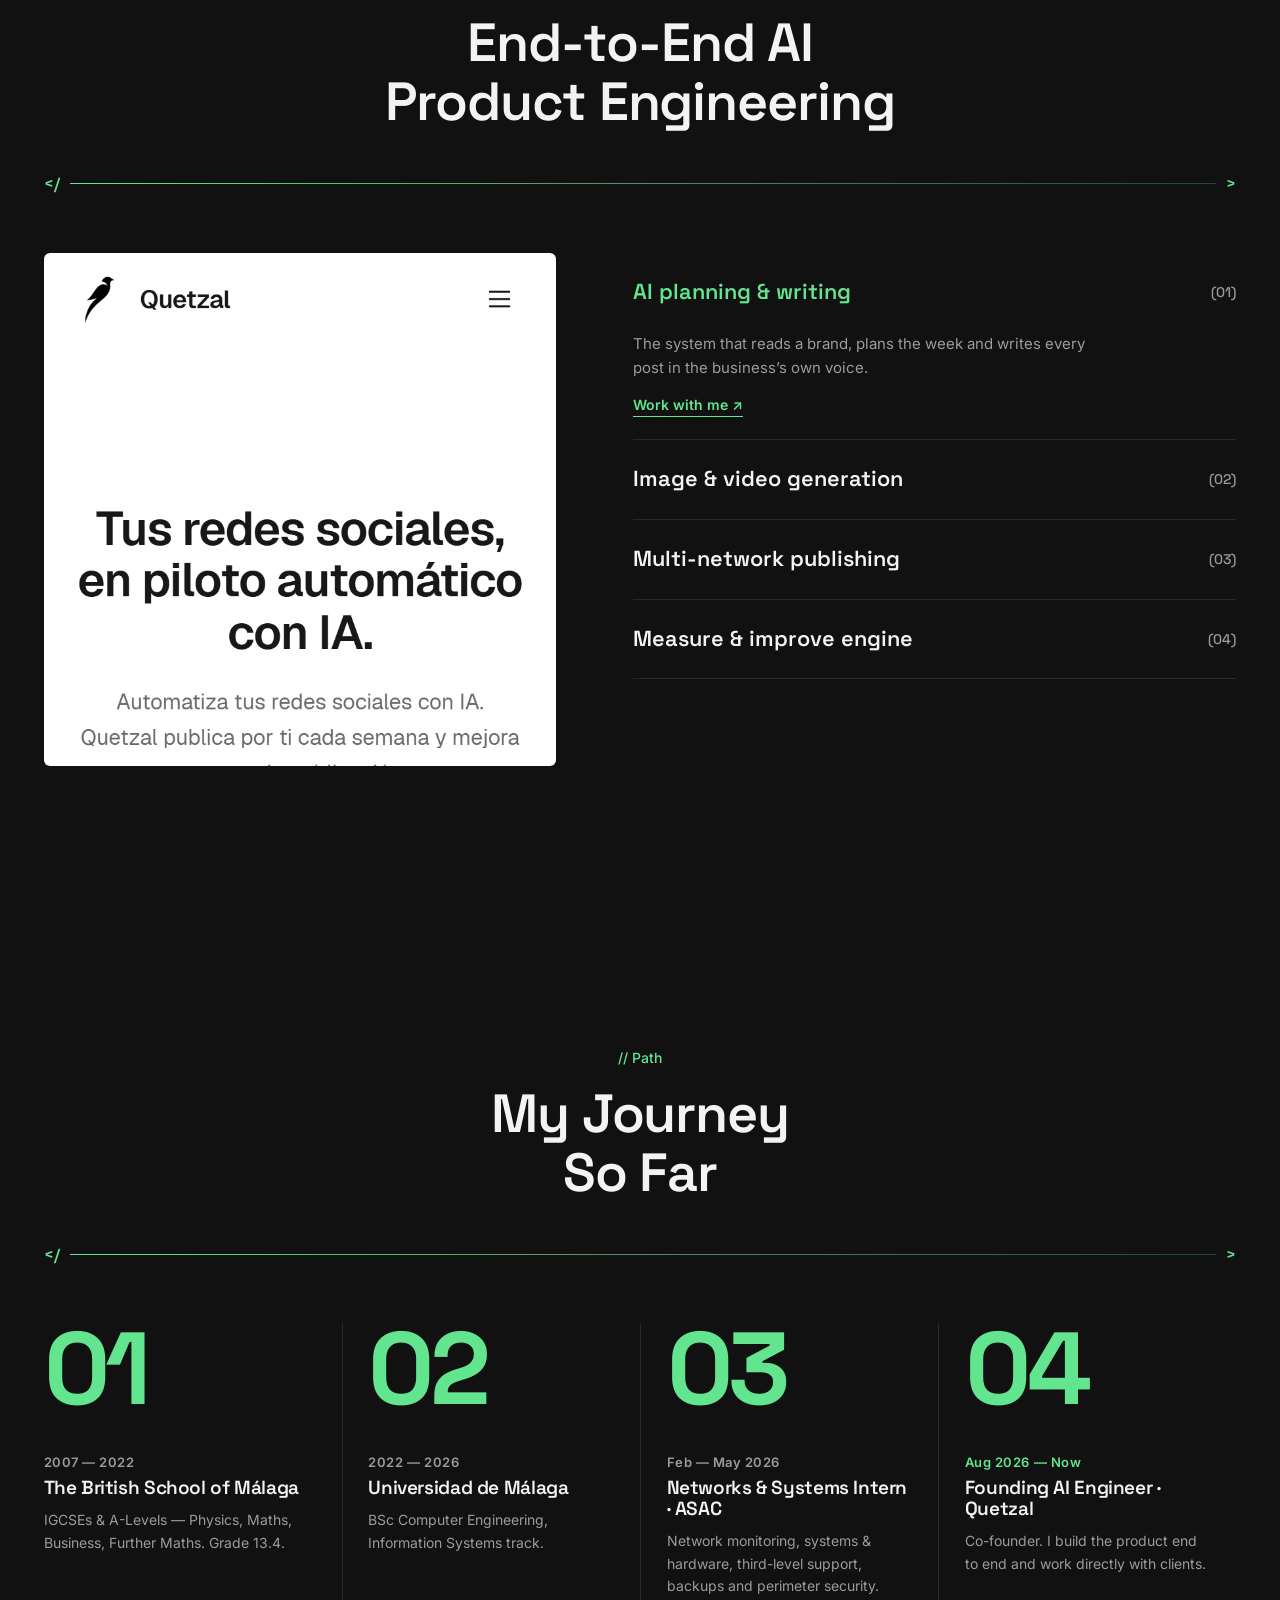
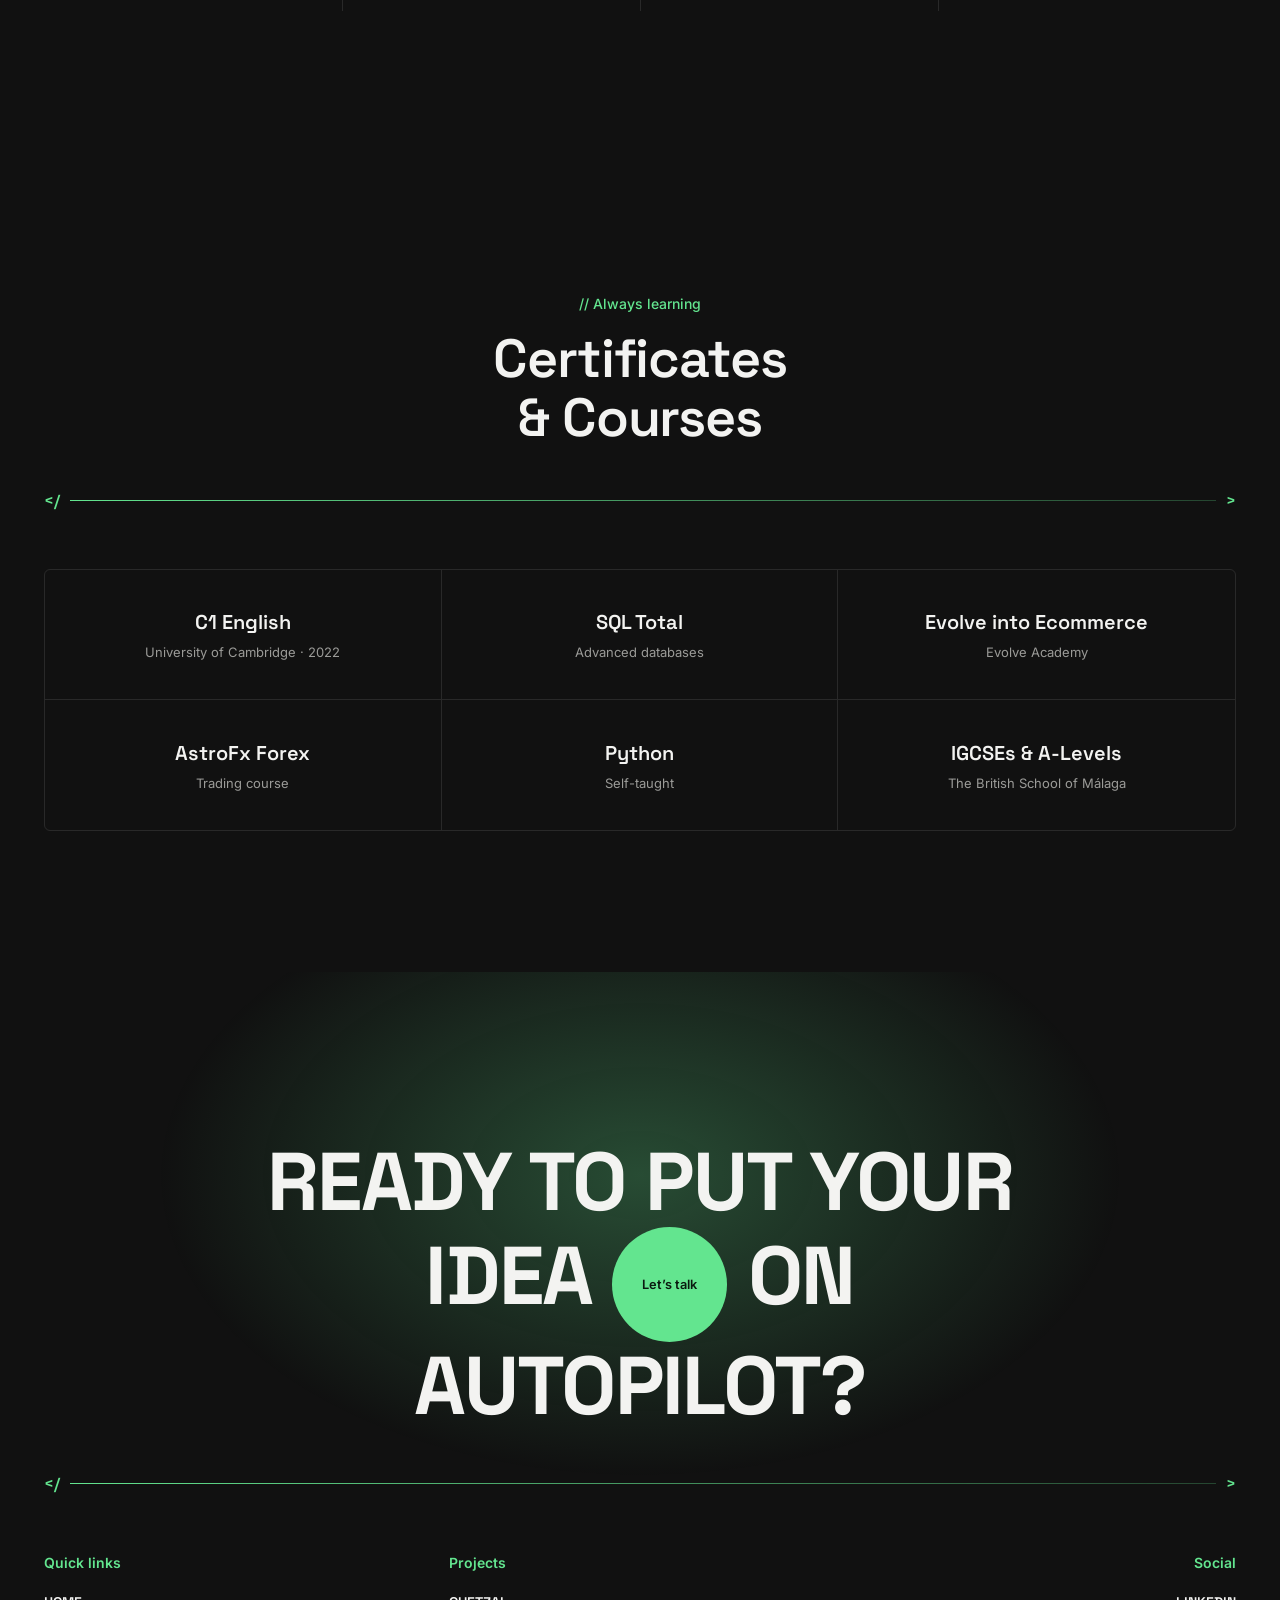
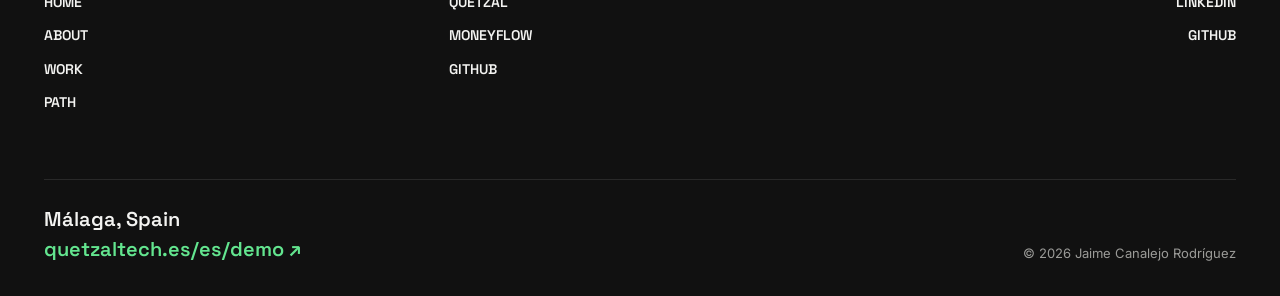
==== commit 6d55c265: "Crisp screenshots: lossless capture, lanczos-resized responsive WebP with srcset Co-Authored-By: Cla" ====
--- a/index.html
+++ b/index.html
@@ -117,8 +117,8 @@
         </div>
         <div class="reel-cards" id="reelCards">
           <figure class="reel-card reel-toon"><img src="/assets/jaime-cartoon-hq.webp" alt="Cartoon of Jaime" loading="lazy"></figure>
-          <figure class="reel-card"><img src="/assets/quetzal-desktop-2x.jpg" alt="Quetzal website" loading="lazy"></figure>
-          <figure class="reel-card"><img src="/assets/moneyflow-desktop-2x.jpg" alt="MoneyFlow website" loading="lazy"></figure>
+          <figure class="reel-card"><img src="/assets/quetzal-1600.webp" srcset="/assets/quetzal-900.webp 900w, /assets/quetzal-1600.webp 1600w, /assets/quetzal-2560.webp 2560w" sizes="min(820px, 88vw)" alt="Quetzal website" loading="lazy"></figure>
+          <figure class="reel-card"><img src="/assets/moneyflow-1600.webp" srcset="/assets/moneyflow-900.webp 900w, /assets/moneyflow-1600.webp 1600w, /assets/moneyflow-2560.webp 2560w" sizes="min(820px, 88vw)" alt="MoneyFlow website" loading="lazy"></figure>
         </div>
       </div>
     </section>
@@ -174,7 +174,7 @@
         <div class="projects">
           <article class="project fade">
             <a class="project-img" href="https://quetzaltech.es/" target="_blank" rel="noopener" aria-label="Open Quetzal">
-              <img src="/assets/quetzal-desktop-2x.jpg" alt="Quetzal website" width="2880" height="1800" loading="lazy">
+              <img src="/assets/quetzal-1600.webp" srcset="/assets/quetzal-900.webp 900w, /assets/quetzal-1600.webp 1600w, /assets/quetzal-2560.webp 2560w" sizes="(max-width: 1000px) 92vw, 600px" alt="Quetzal website" width="1280" height="800" loading="lazy">
               <span class="project-open" aria-hidden="true">↗</span>
             </a>
             <h3>Quetzal</h3>
@@ -189,7 +189,7 @@
 
           <article class="project fade">
             <a class="project-img" href="https://moneyflow-ten-rho.vercel.app/" target="_blank" rel="noopener" aria-label="Open MoneyFlow">
-              <img src="/assets/moneyflow-desktop-2x.jpg" alt="MoneyFlow website" width="2880" height="1800" loading="lazy">
+              <img src="/assets/moneyflow-1600.webp" srcset="/assets/moneyflow-900.webp 900w, /assets/moneyflow-1600.webp 1600w, /assets/moneyflow-2560.webp 2560w" sizes="(max-width: 1000px) 92vw, 600px" alt="MoneyFlow website" width="1280" height="800" loading="lazy">
               <span class="project-open" aria-hidden="true">↗</span>
             </a>
             <h3>MoneyFlow</h3>
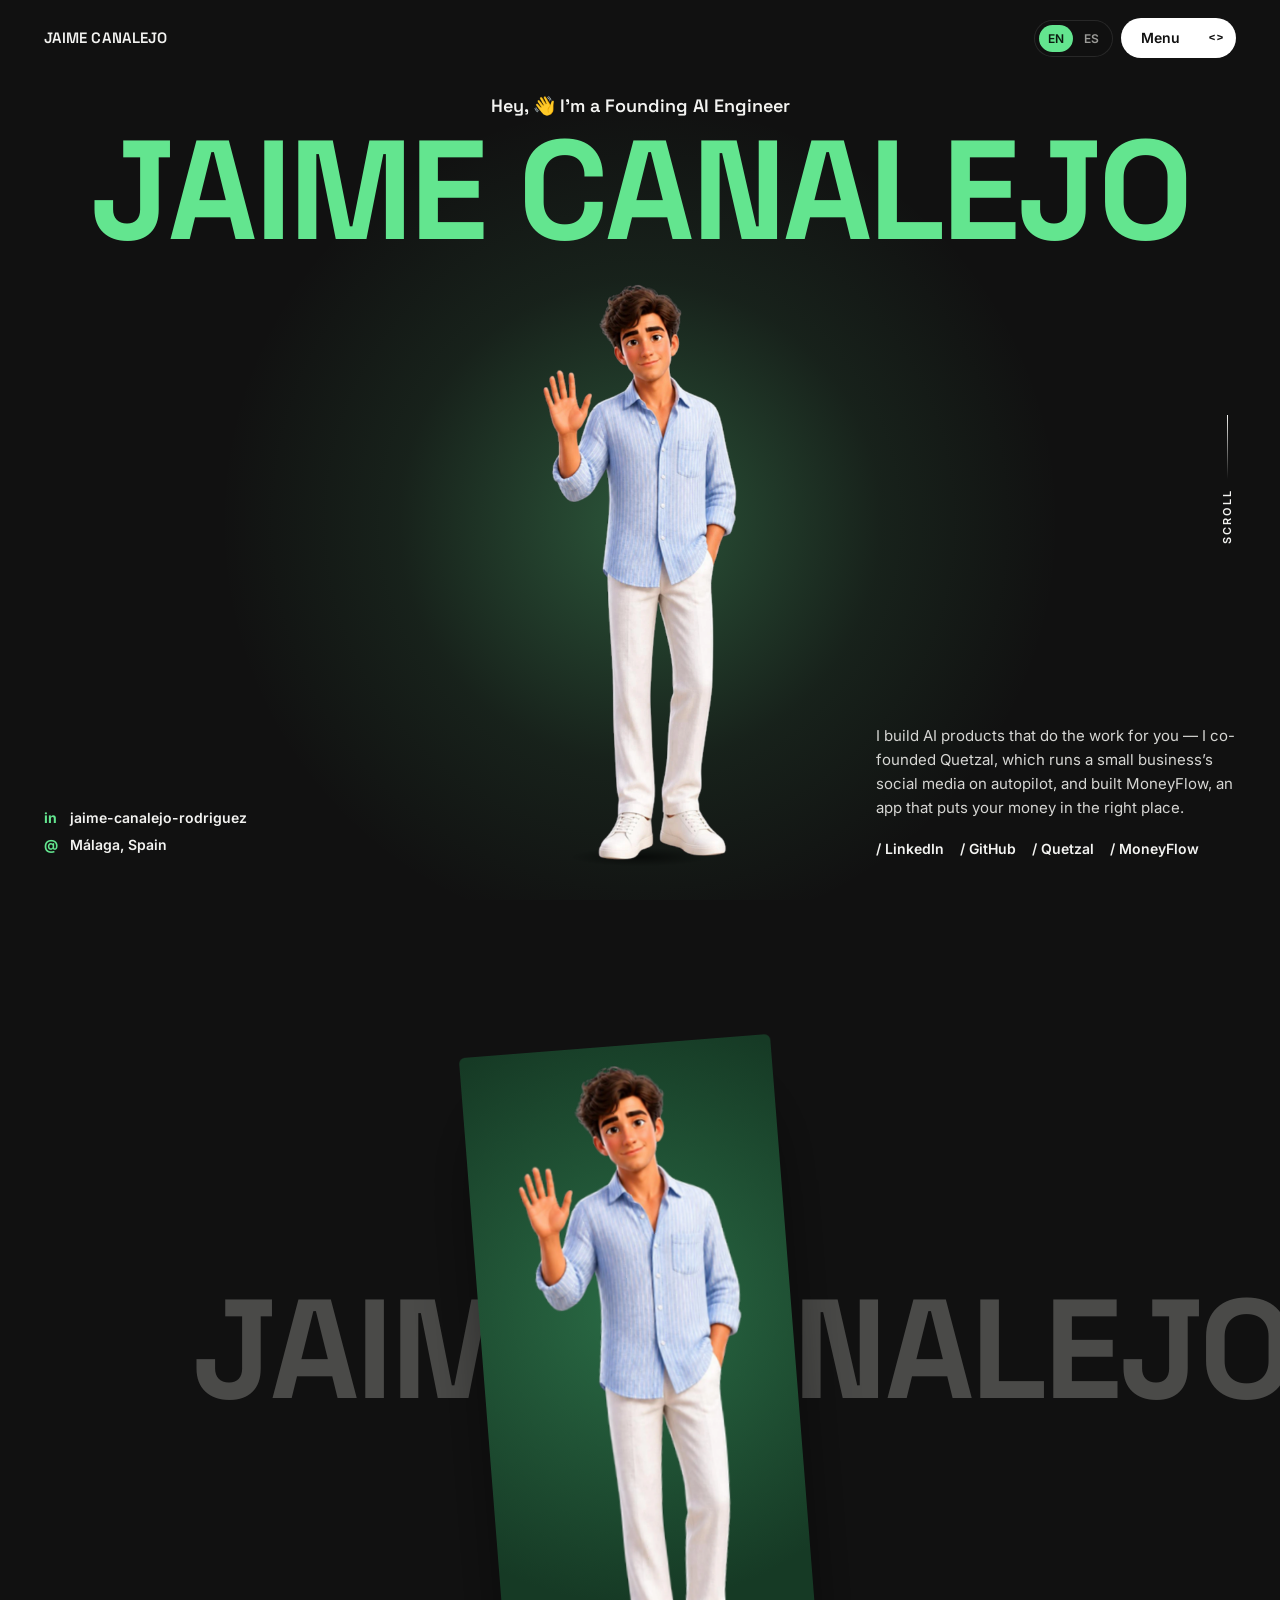
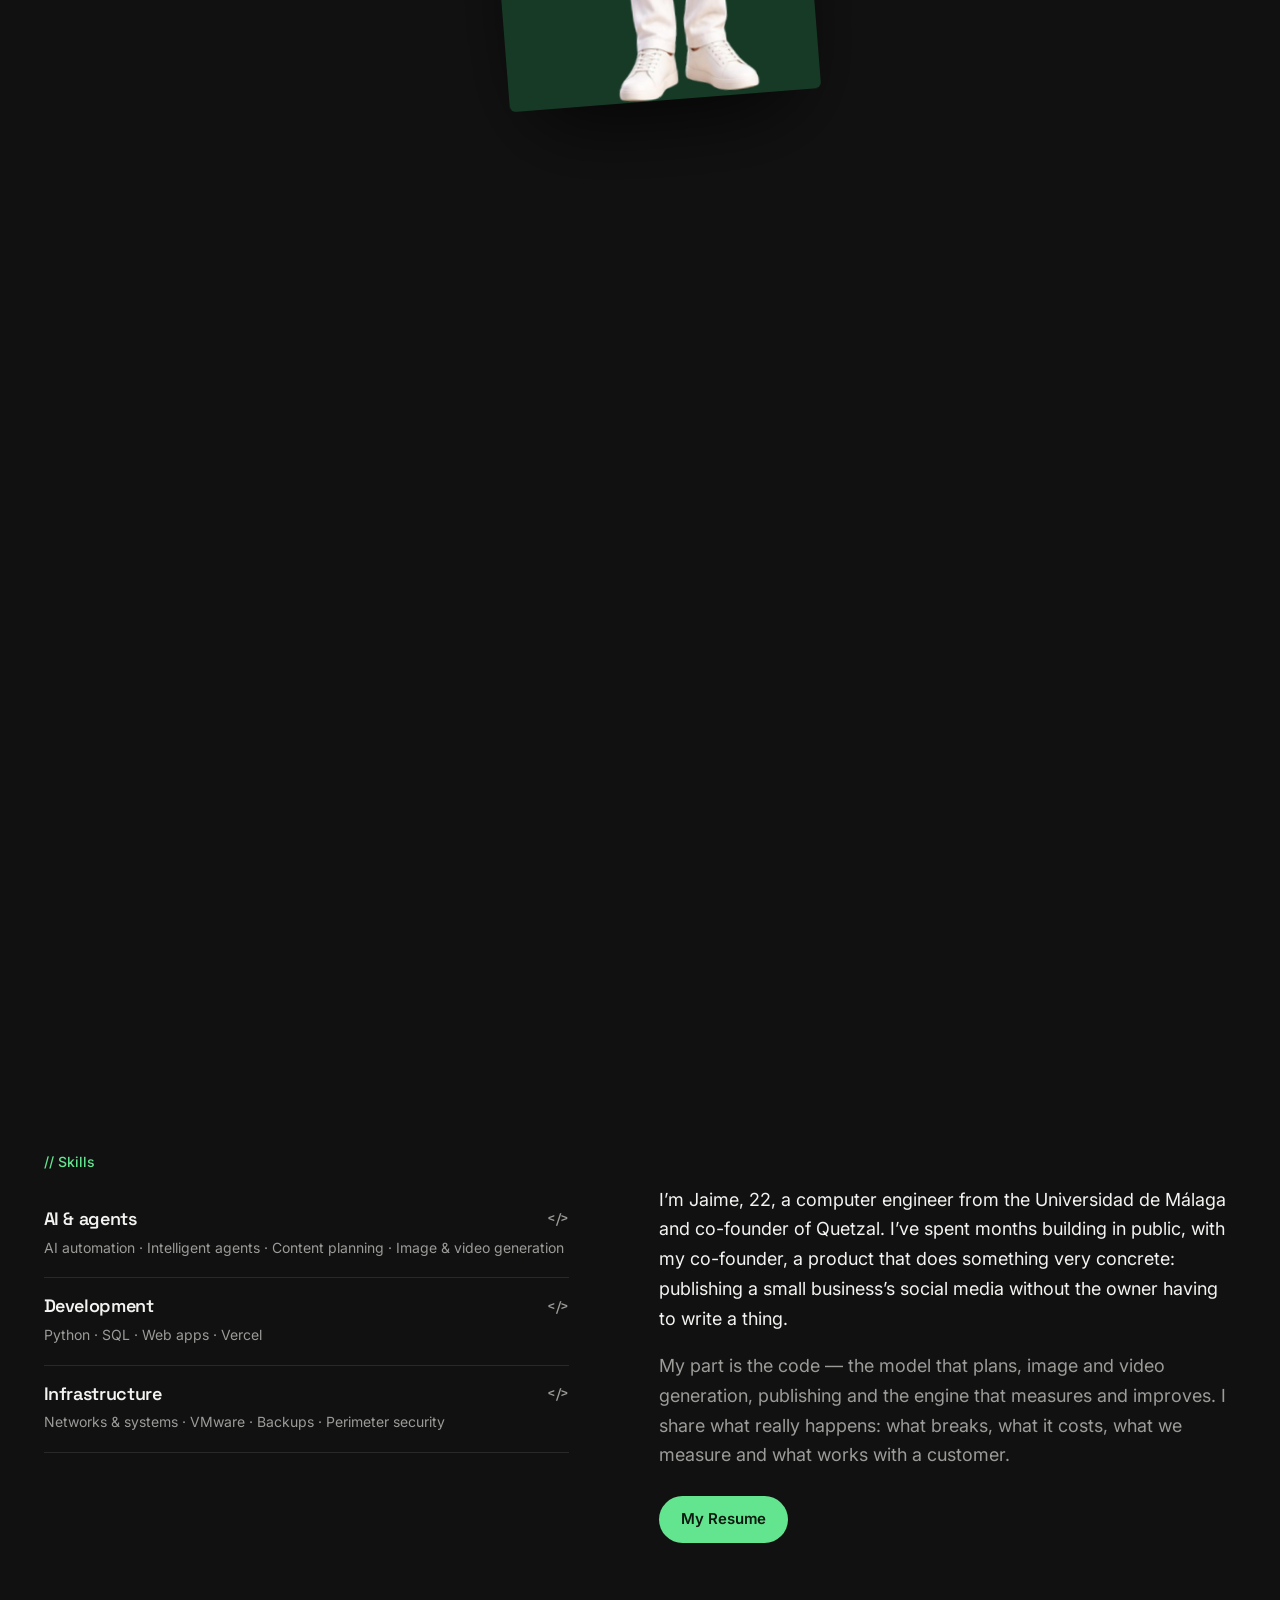
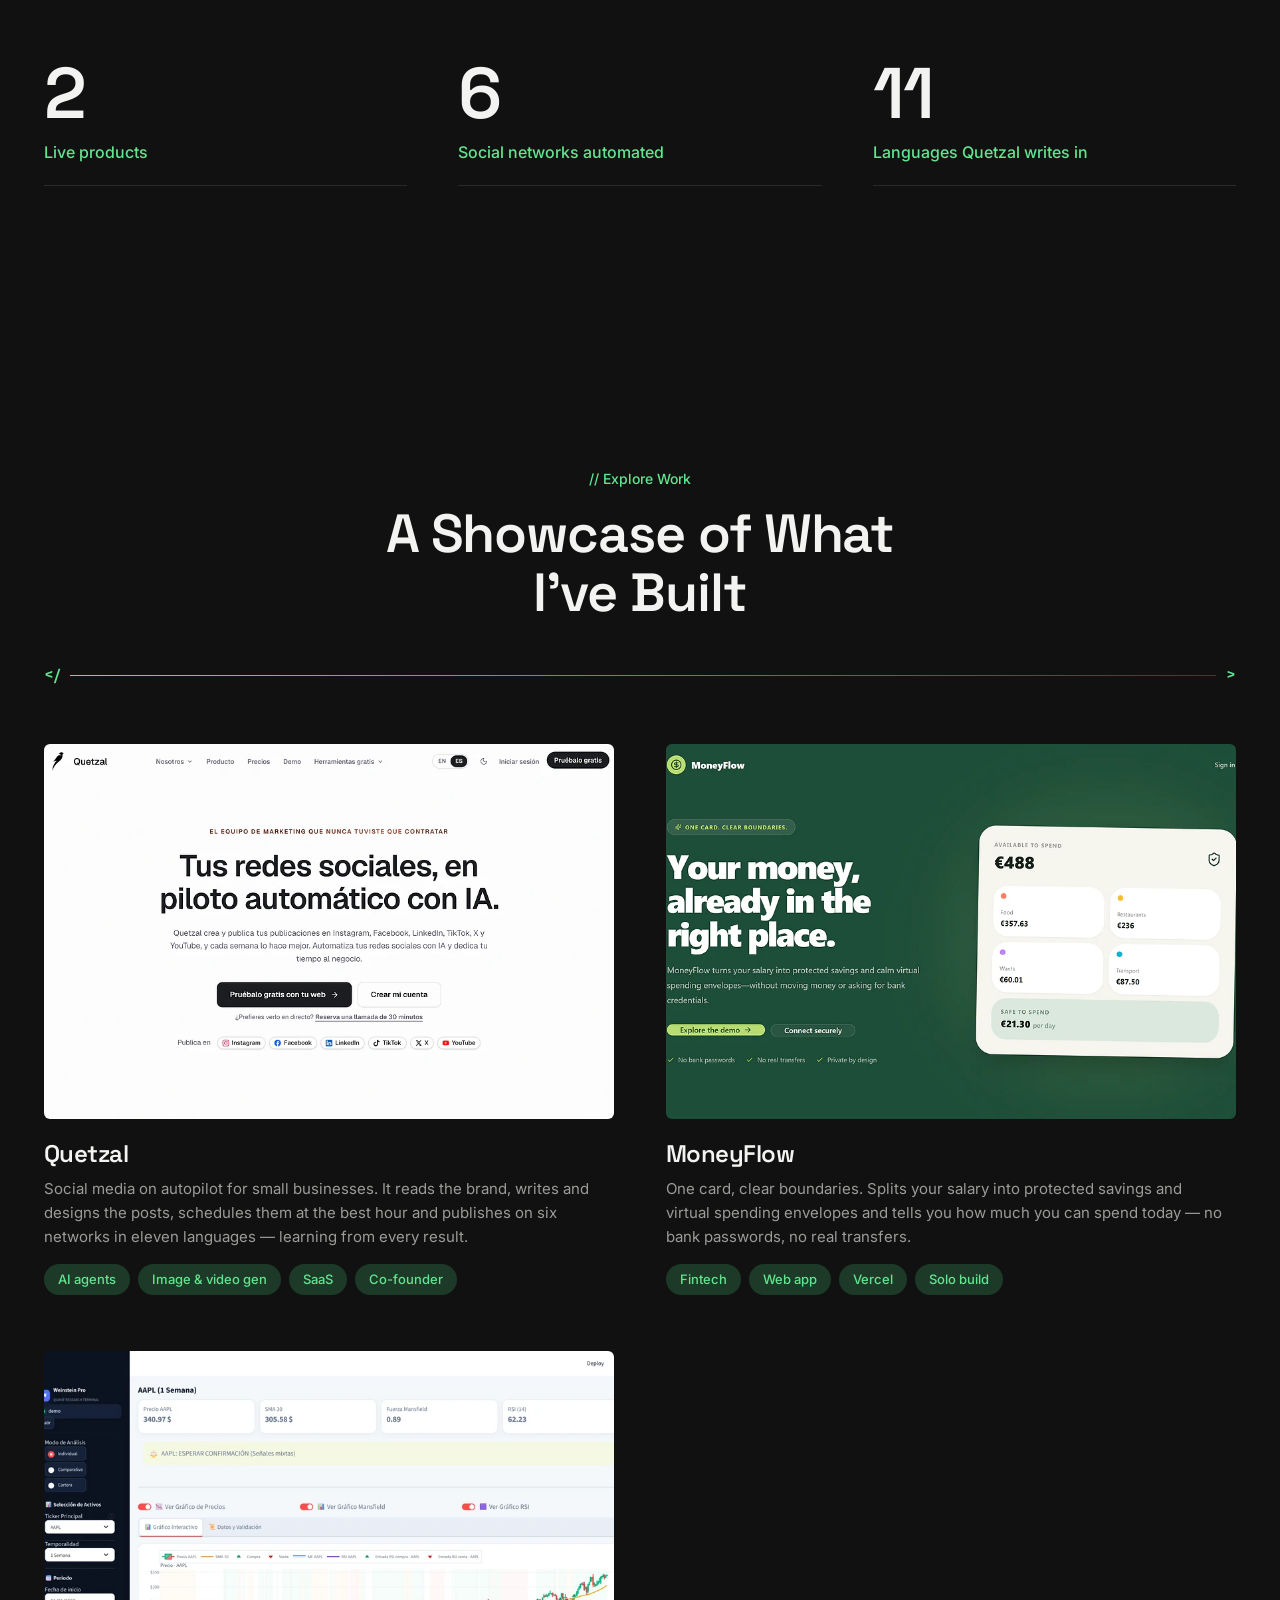
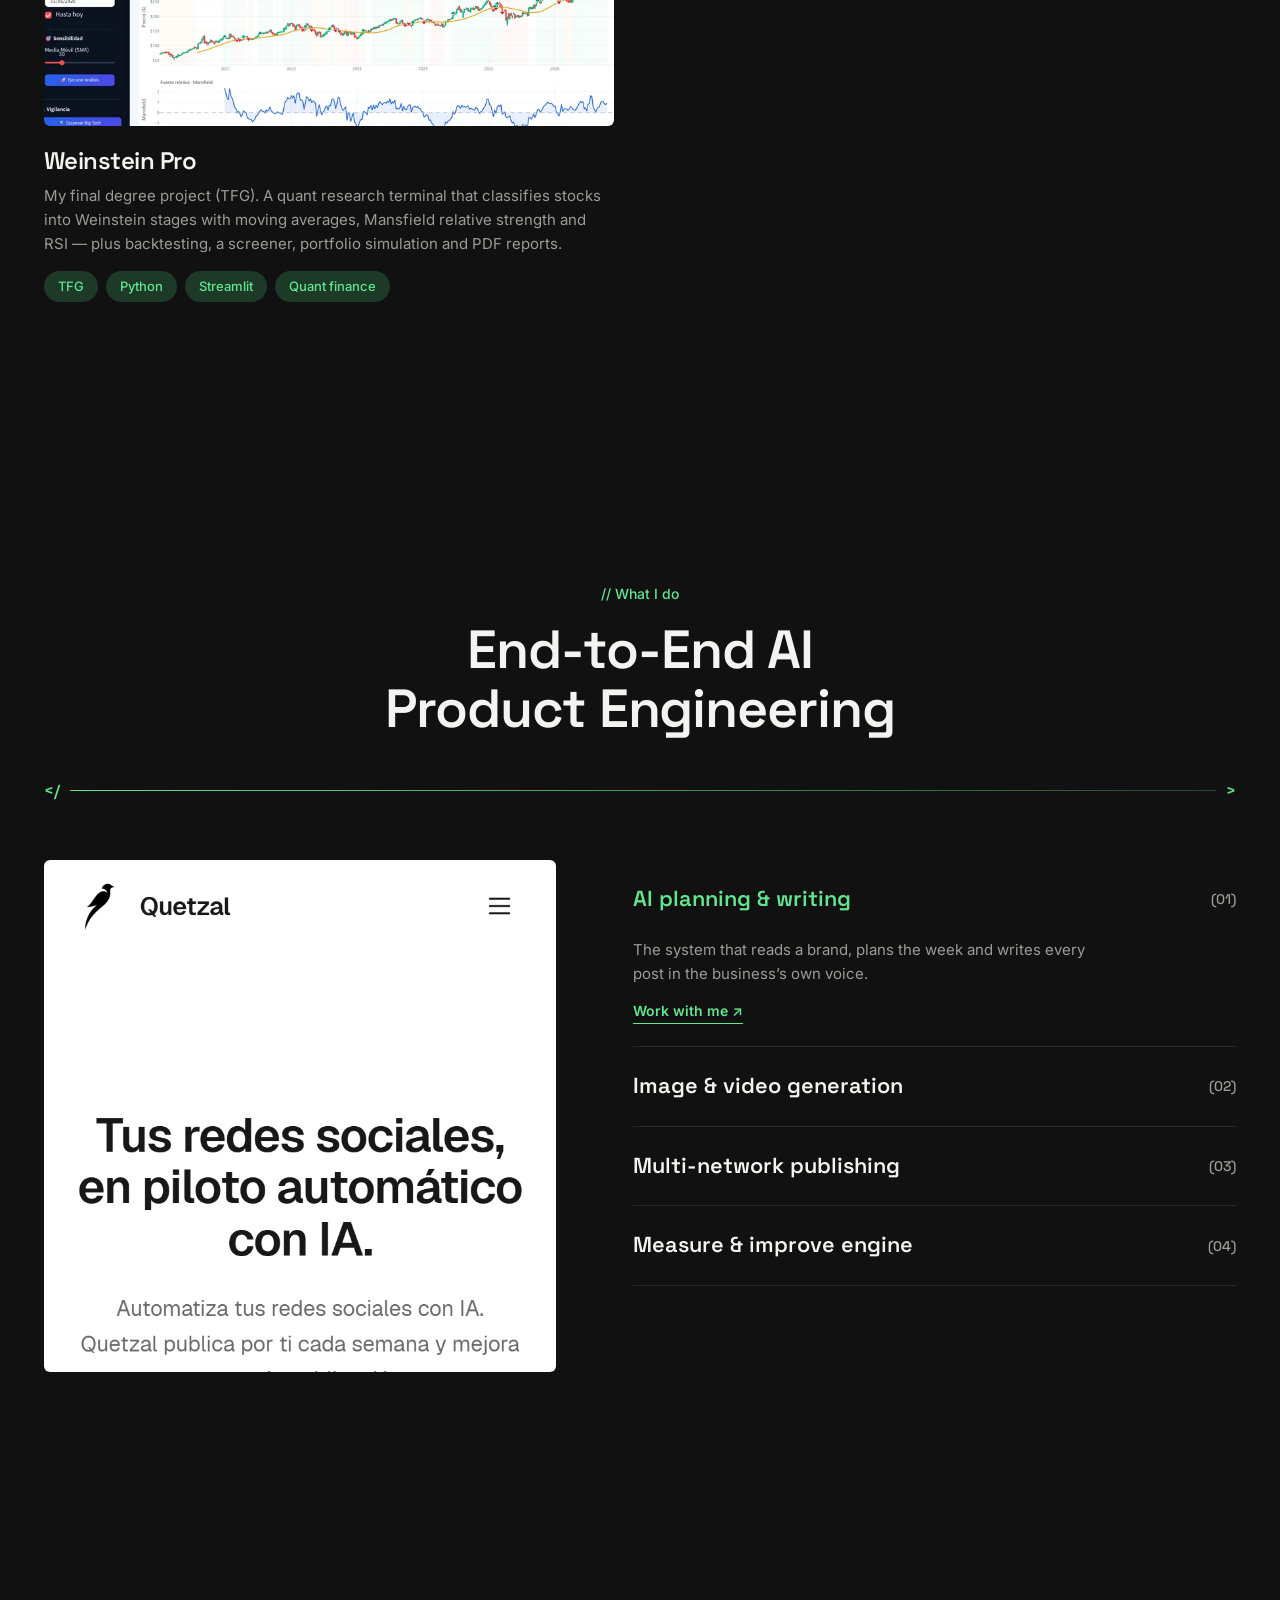
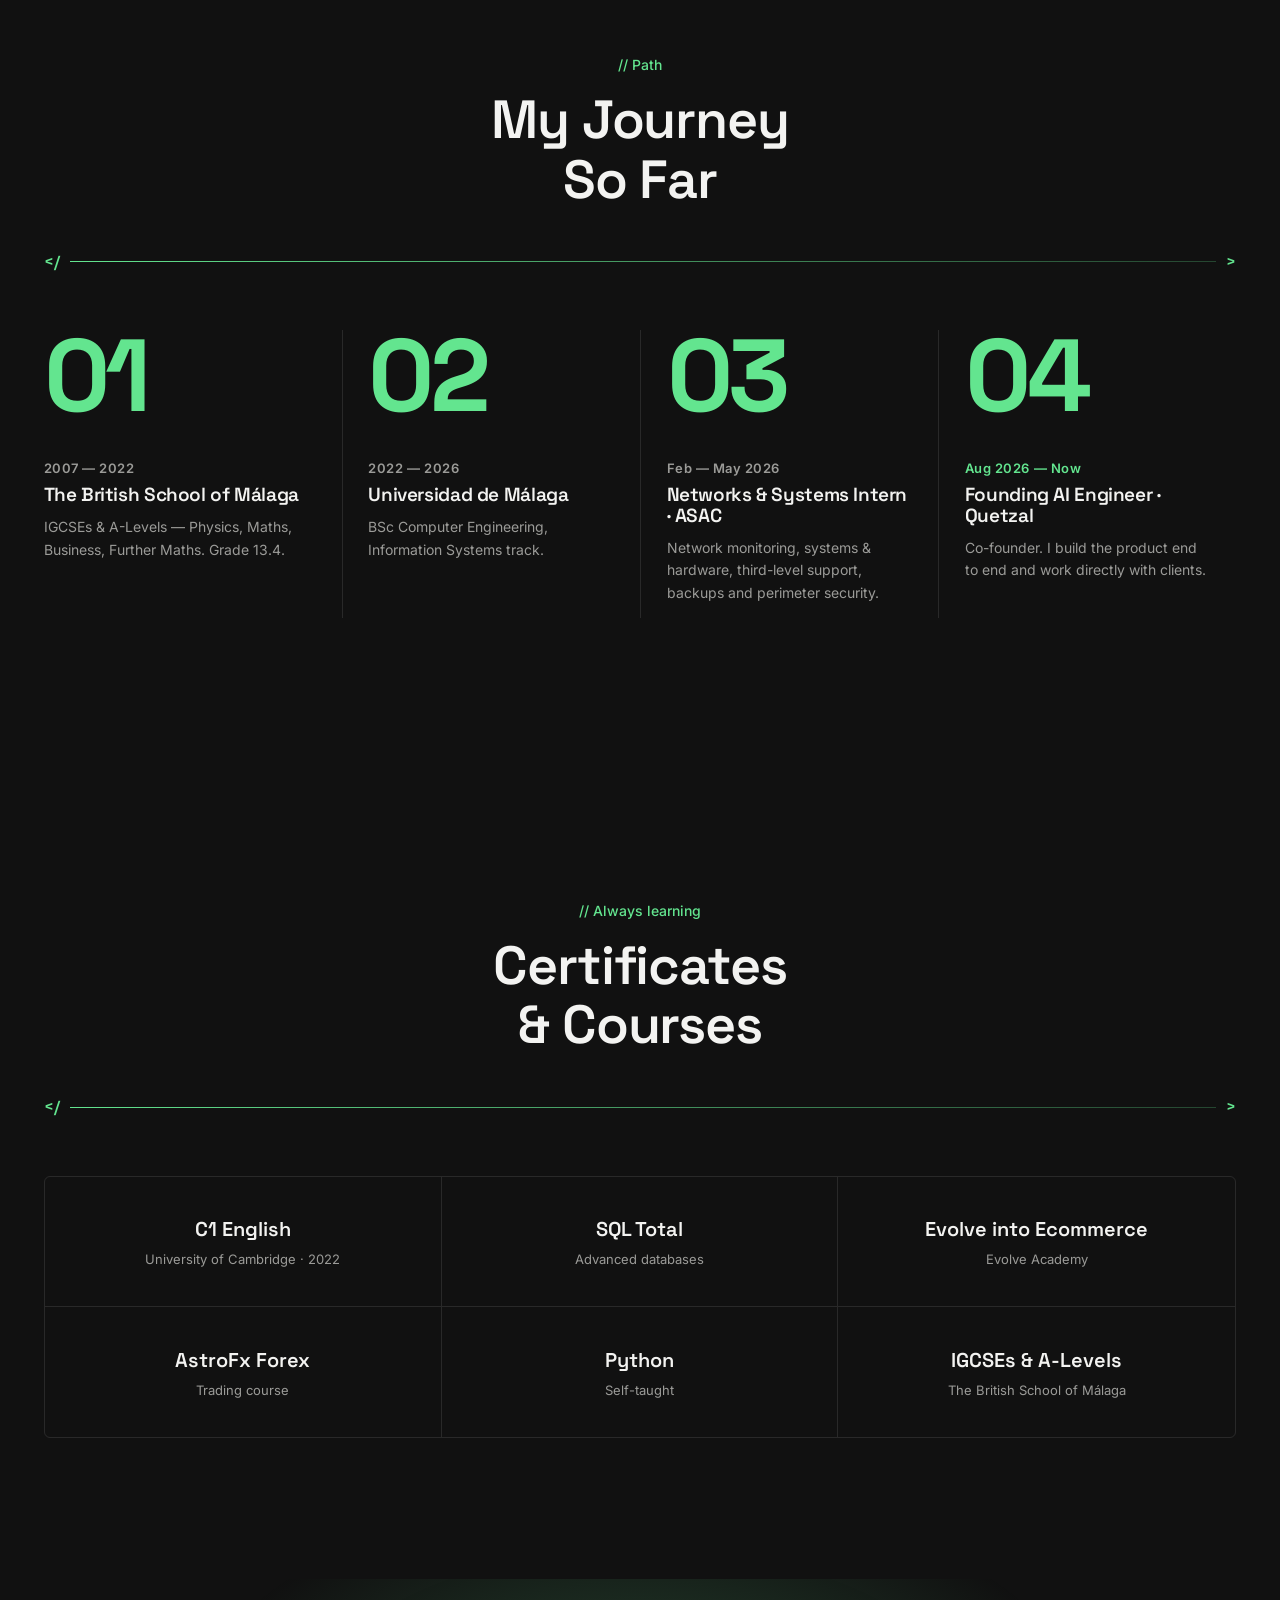
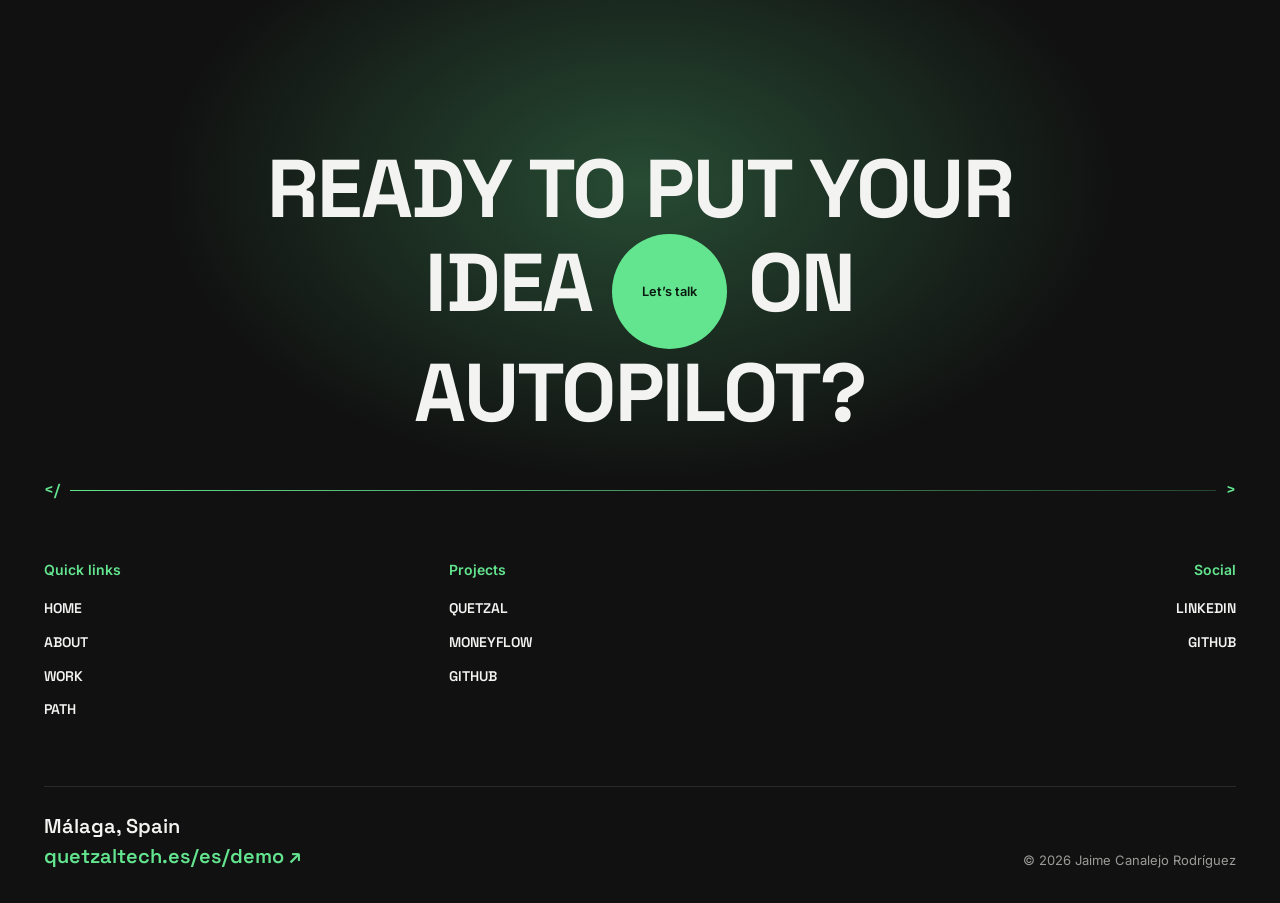
==== commit 820cb806: "Add Weinstein Pro (TFG) project card with app screenshot Co-Authored-By: Claude Opus 5.5 (1M context" ====
--- a/index.html
+++ b/index.html
@@ -201,6 +201,21 @@
               <li><span class="en">Solo build</span><span class="es">Proyecto propio</span></li>
             </ul>
           </article>
+
+          <article class="project fade">
+            <a class="project-img" href="https://github.com/Jaimecanalejo/TFG---Jaime-Canalejo" target="_blank" rel="noopener" aria-label="Open Weinstein Pro on GitHub">
+              <img src="/assets/tfg-1600.webp" srcset="/assets/tfg-900.webp 900w, /assets/tfg-1600.webp 1600w, /assets/tfg-2560.webp 2560w" sizes="(max-width: 1000px) 92vw, 600px" alt="Weinstein Pro analysis terminal" width="1280" height="800" loading="lazy">
+              <span class="project-open" aria-hidden="true">↗</span>
+            </a>
+            <h3>Weinstein Pro</h3>
+            <p><span class="en">My final degree project (TFG). A quant research terminal that classifies stocks into Weinstein stages with moving averages, Mansfield relative strength and RSI — plus backtesting, a screener, portfolio simulation and PDF reports.</span><span class="es">Mi Trabajo de Fin de Grado. Un terminal de análisis cuantitativo que clasifica acciones en las etapas de Weinstein con medias móviles, fuerza relativa de Mansfield y RSI — con backtesting, screener, simulación de carteras e informes en PDF.</span></p>
+            <ul class="tags">
+              <li>TFG</li>
+              <li>Python</li>
+              <li>Streamlit</li>
+              <li><span class="en">Quant finance</span><span class="es">Finanzas cuantitativas</span></li>
+            </ul>
+          </article>
         </div>
       </div>
     </section>
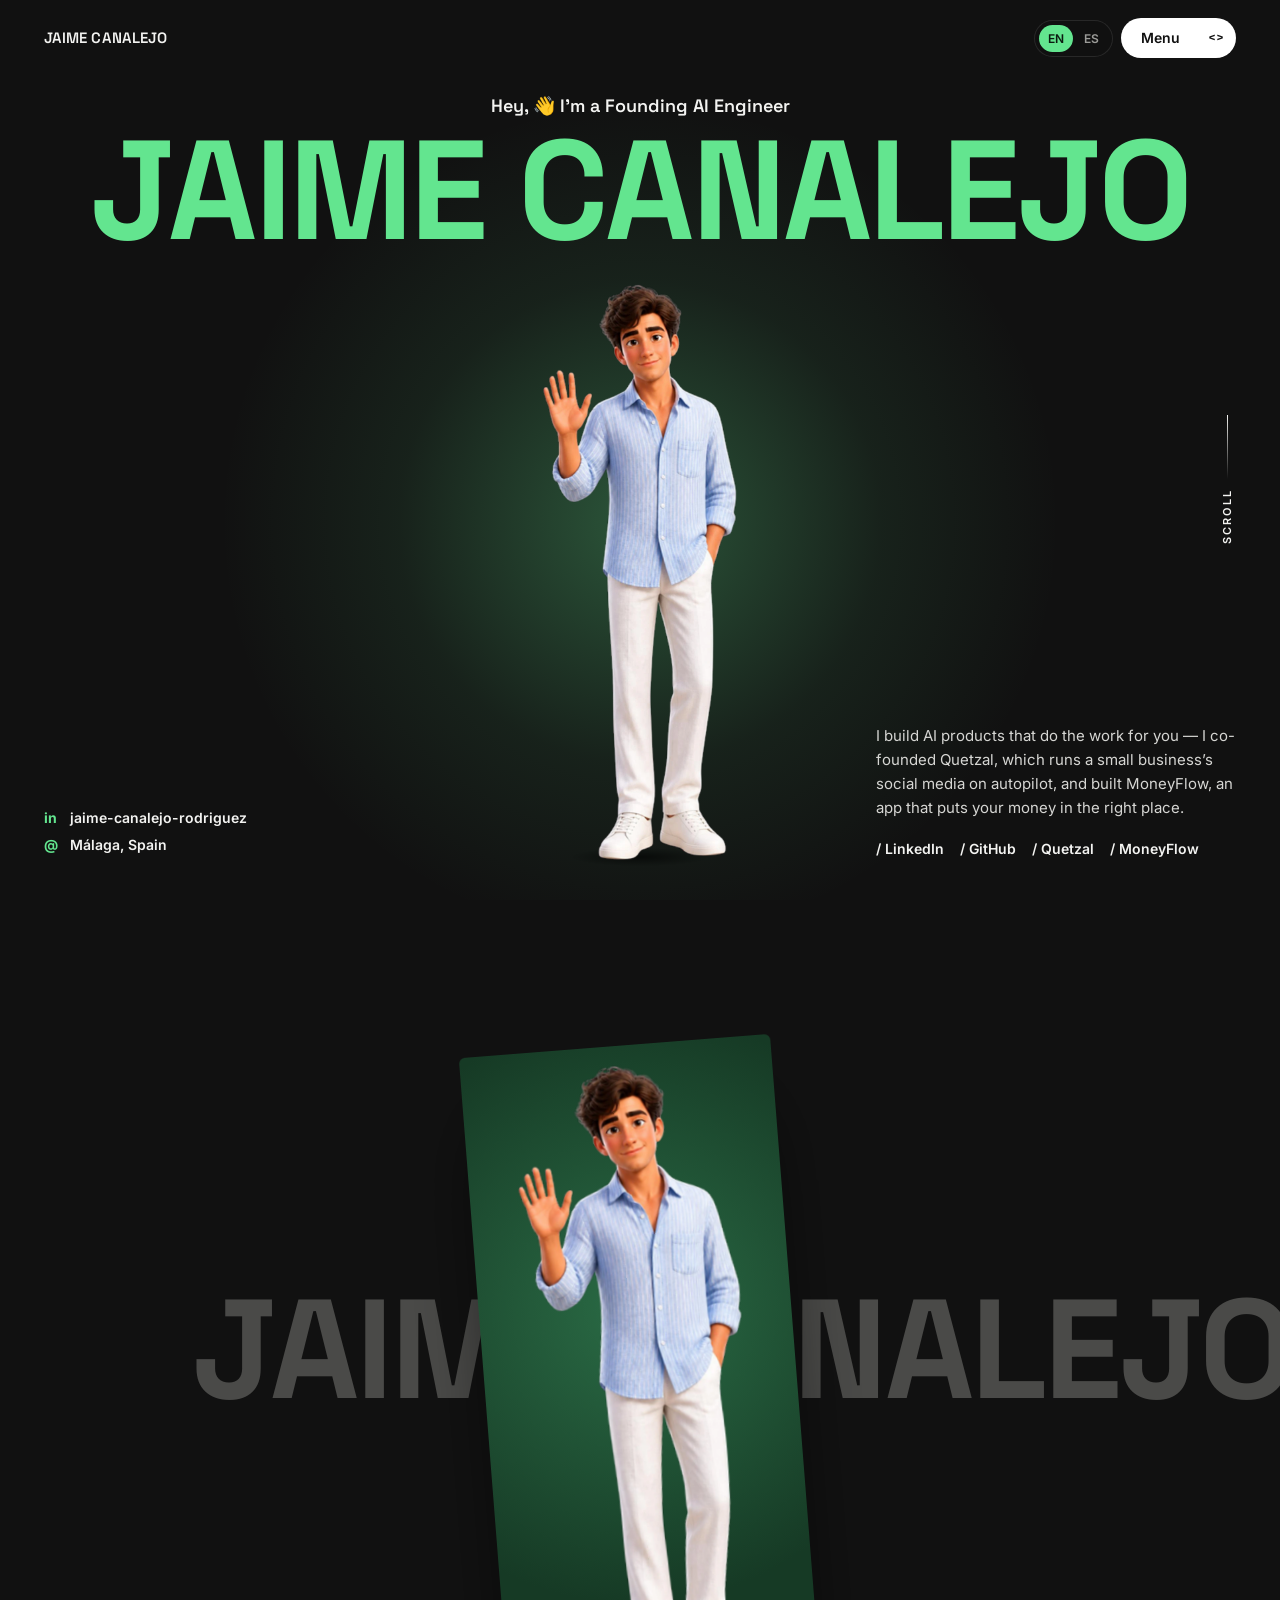
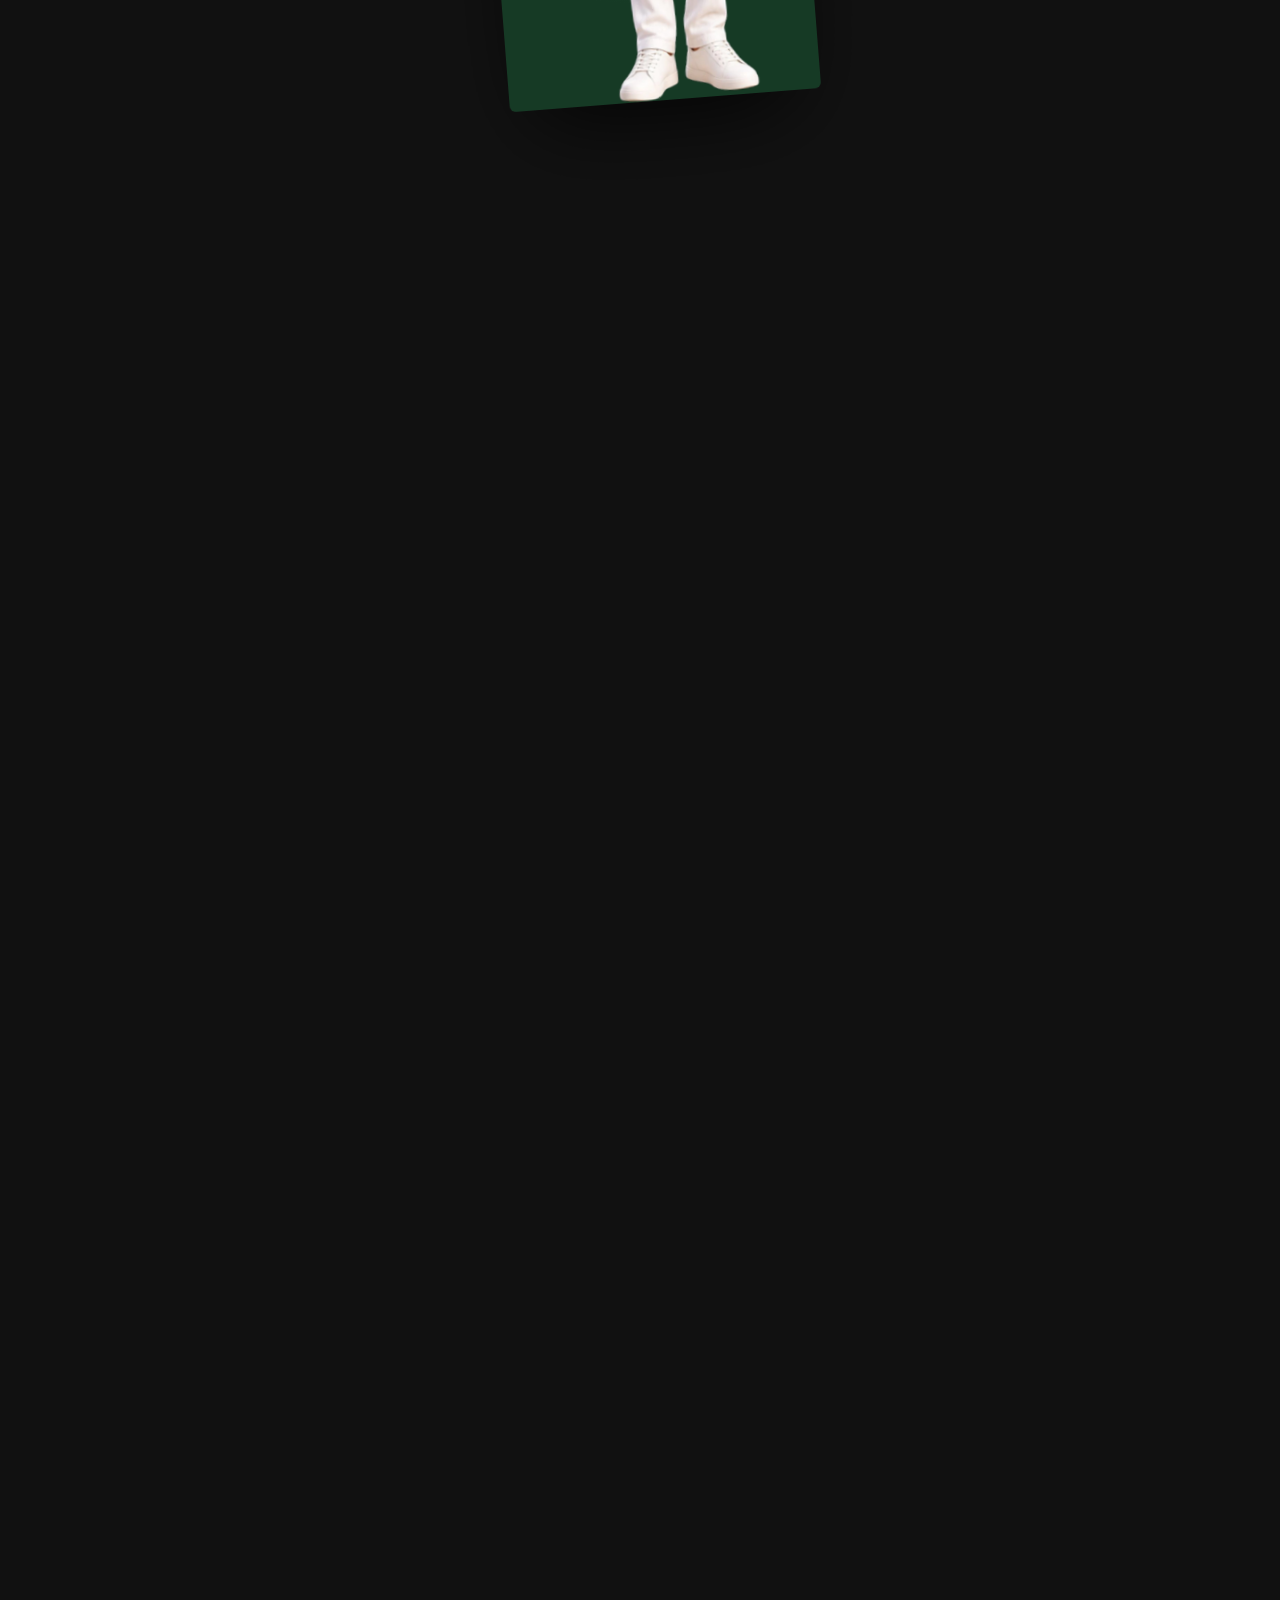
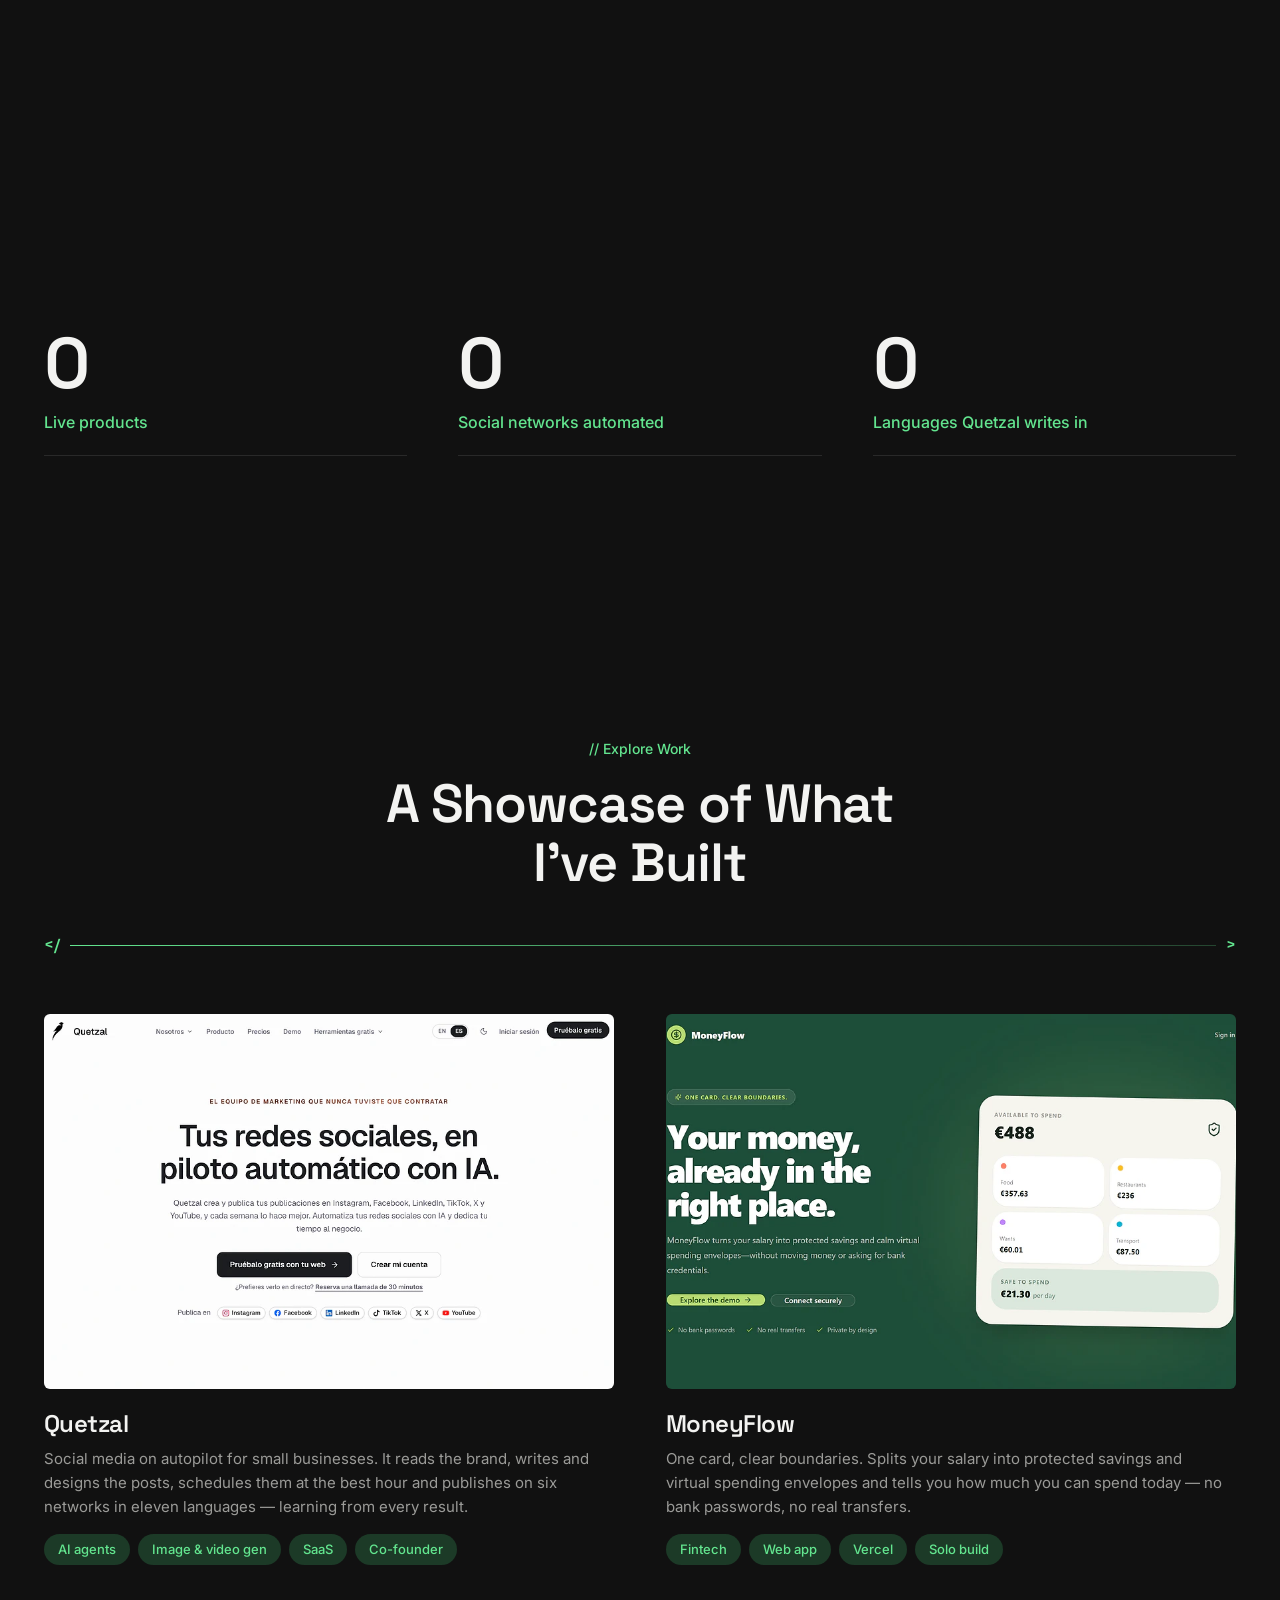
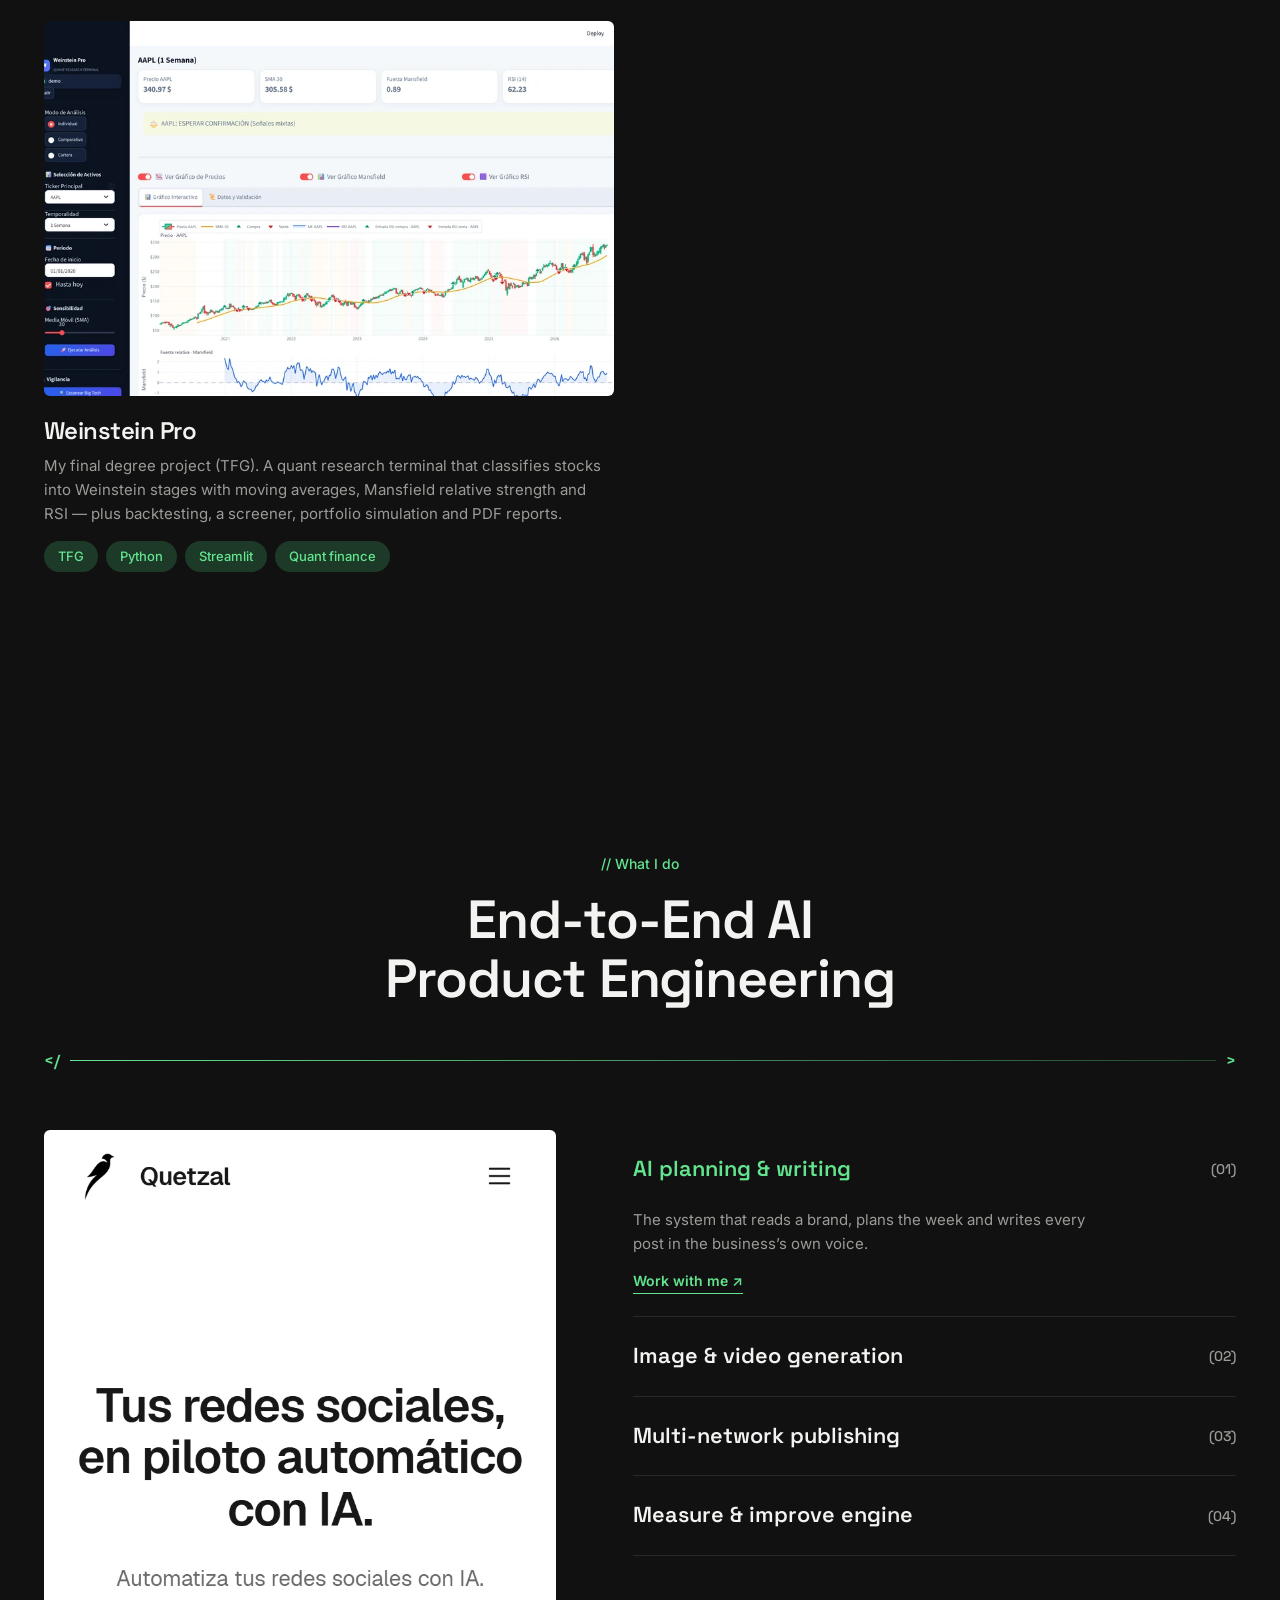
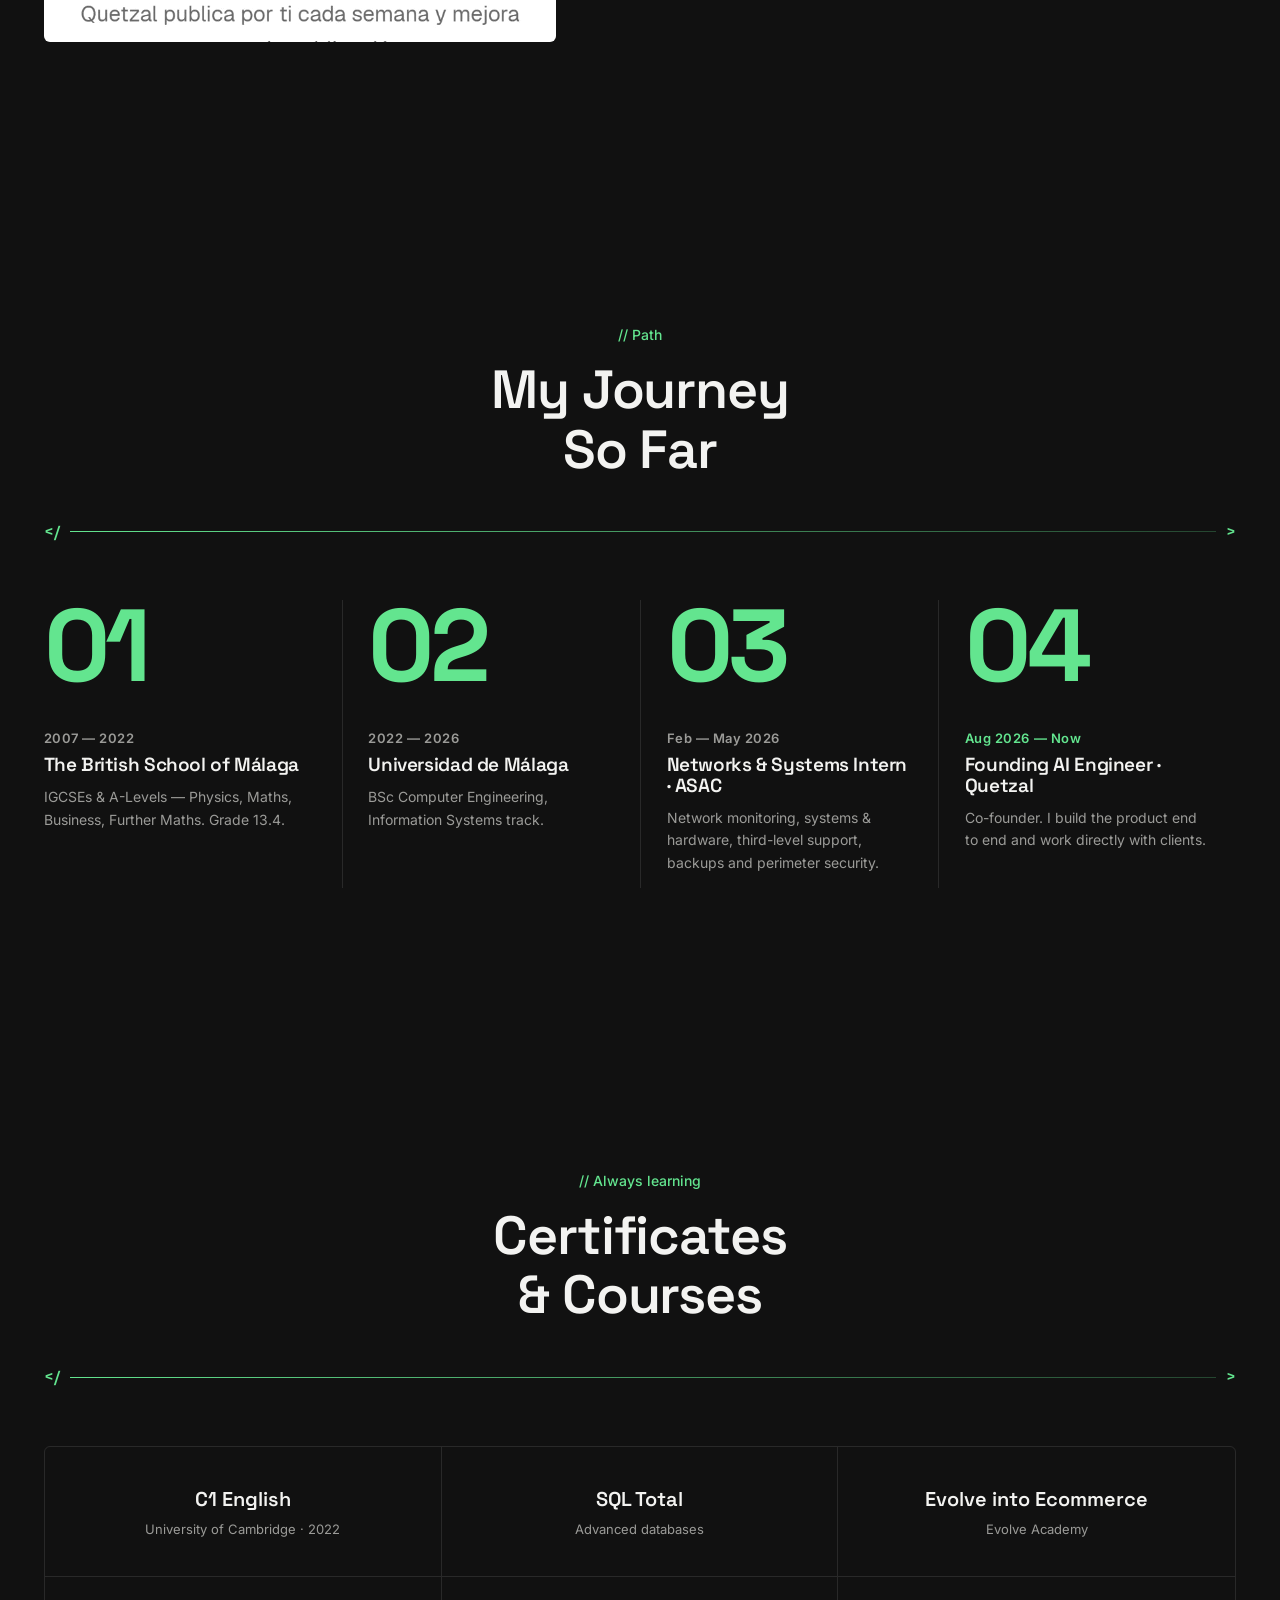
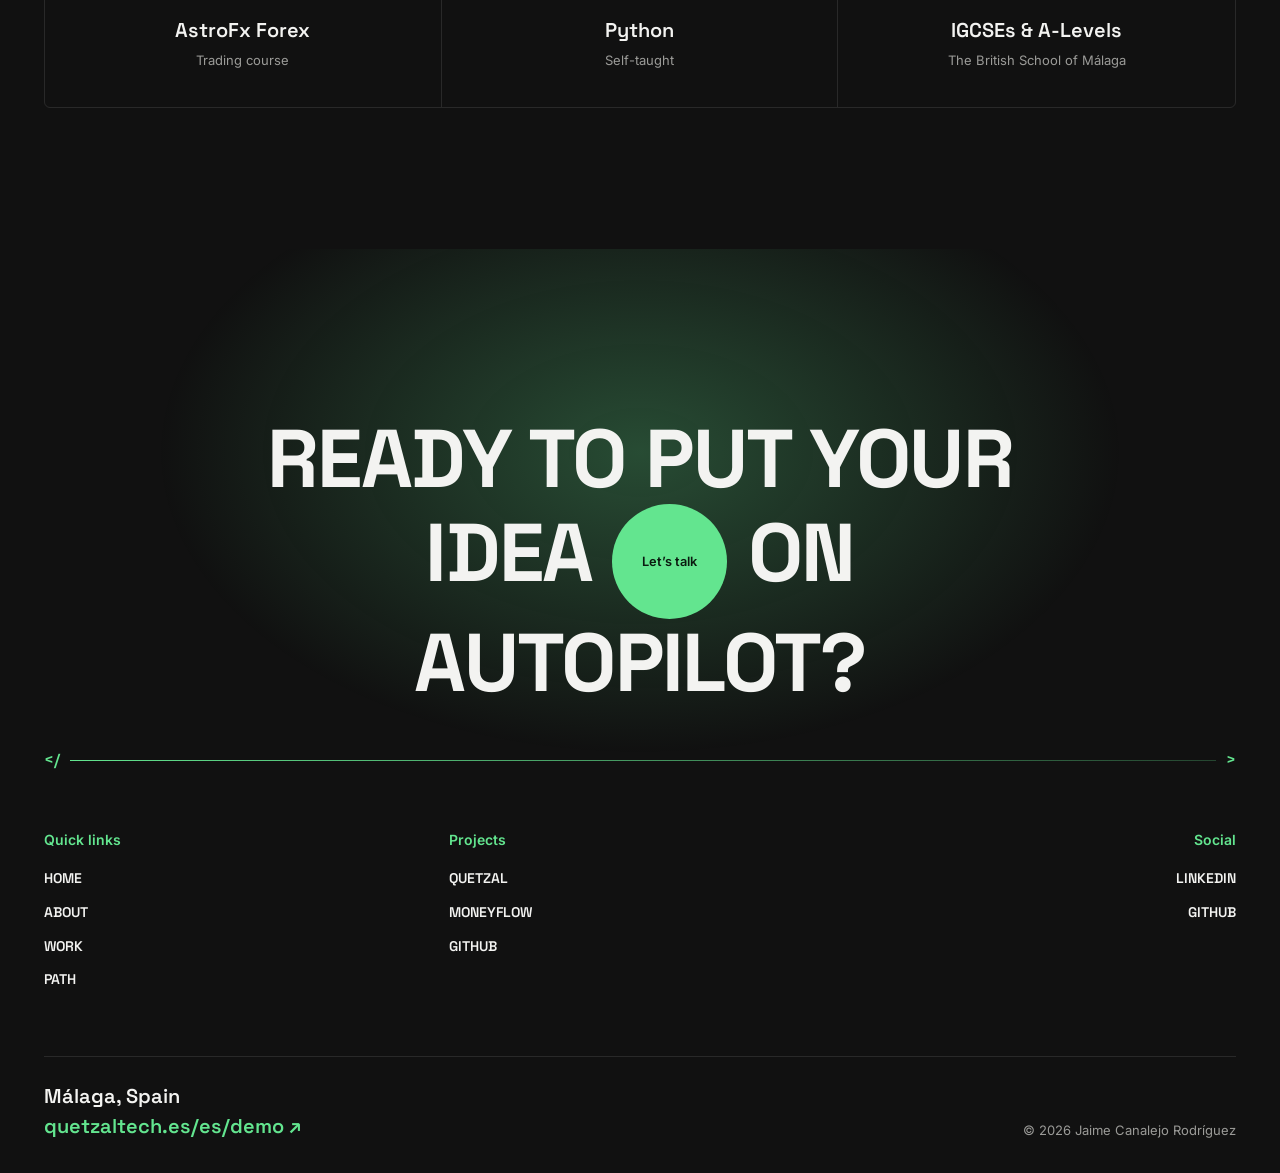
==== commit f5a967f0: "Add Weinstein Pro to the scroll reel cards and marquee Co-Authored-By: Claude Opus 5.5 (1M context) " ====
--- a/index.html
+++ b/index.html
@@ -111,14 +111,15 @@
     <section class="reel" id="reel" aria-label="Gallery">
       <div class="reel-pin">
         <div class="reel-track" id="reelTrack" aria-hidden="true">
-          <span>JAIME CANALEJO</span><i>✱</i><span>QUETZAL</span><i>✱</i><span>MONEYFLOW</span><i>✱</i>
-          <span>JAIME CANALEJO</span><i>✱</i><span>QUETZAL</span><i>✱</i><span>MONEYFLOW</span><i>✱</i>
+          <span>JAIME CANALEJO</span><i>✱</i><span>QUETZAL</span><i>✱</i><span>MONEYFLOW</span><i>✱</i><span>WEINSTEIN PRO</span><i>✱</i>
+          <span>JAIME CANALEJO</span><i>✱</i><span>QUETZAL</span><i>✱</i><span>MONEYFLOW</span><i>✱</i><span>WEINSTEIN PRO</span><i>✱</i>
           <span>JAIME CANALEJO</span><i>✱</i>
         </div>
         <div class="reel-cards" id="reelCards">
           <figure class="reel-card reel-toon"><img src="/assets/jaime-cartoon-hq.webp" alt="Cartoon of Jaime" loading="lazy"></figure>
           <figure class="reel-card"><img src="/assets/quetzal-1600.webp" srcset="/assets/quetzal-900.webp 900w, /assets/quetzal-1600.webp 1600w, /assets/quetzal-2560.webp 2560w" sizes="min(820px, 88vw)" alt="Quetzal website" loading="lazy"></figure>
           <figure class="reel-card"><img src="/assets/moneyflow-1600.webp" srcset="/assets/moneyflow-900.webp 900w, /assets/moneyflow-1600.webp 1600w, /assets/moneyflow-2560.webp 2560w" sizes="min(820px, 88vw)" alt="MoneyFlow website" loading="lazy"></figure>
+          <figure class="reel-card"><img src="/assets/tfg-1600.webp" srcset="/assets/tfg-900.webp 900w, /assets/tfg-1600.webp 1600w, /assets/tfg-2560.webp 2560w" sizes="min(820px, 88vw)" alt="Weinstein Pro analysis terminal" loading="lazy"></figure>
         </div>
       </div>
     </section>
--- a/styles.css
+++ b/styles.css
@@ -152,7 +152,7 @@
 .scroll-txt { writing-mode: vertical-rl; transform: rotate(180deg); font-size: 11px; font-weight: 600; letter-spacing: .2em; }
 
 /* ---------- Reel (pinned marquee + tilted cards) ---------- */
-.reel { position: relative; height: 190vh; }
+.reel { position: relative; height: 220vh; }
 .reel-pin { position: sticky; top: 0; height: 100vh; height: 100svh; overflow: hidden; display: grid; place-items: center; }
 .reel-track {
   position: absolute; left: 0; top: 50%; transform: translate3d(0, -50%, 0);
@@ -319,7 +319,7 @@
   .cert-grid b { font-size: 16px; }
   .foot { grid-template-columns: 1fr 1fr; }
   .foot-right { text-align: left; }
-  .reel { height: 170vh; }
+  .reel { height: 195vh; }
   .reel-card.reel-toon { inset: -30% 26%; }
 }
 @media (prefers-reduced-motion: reduce) {
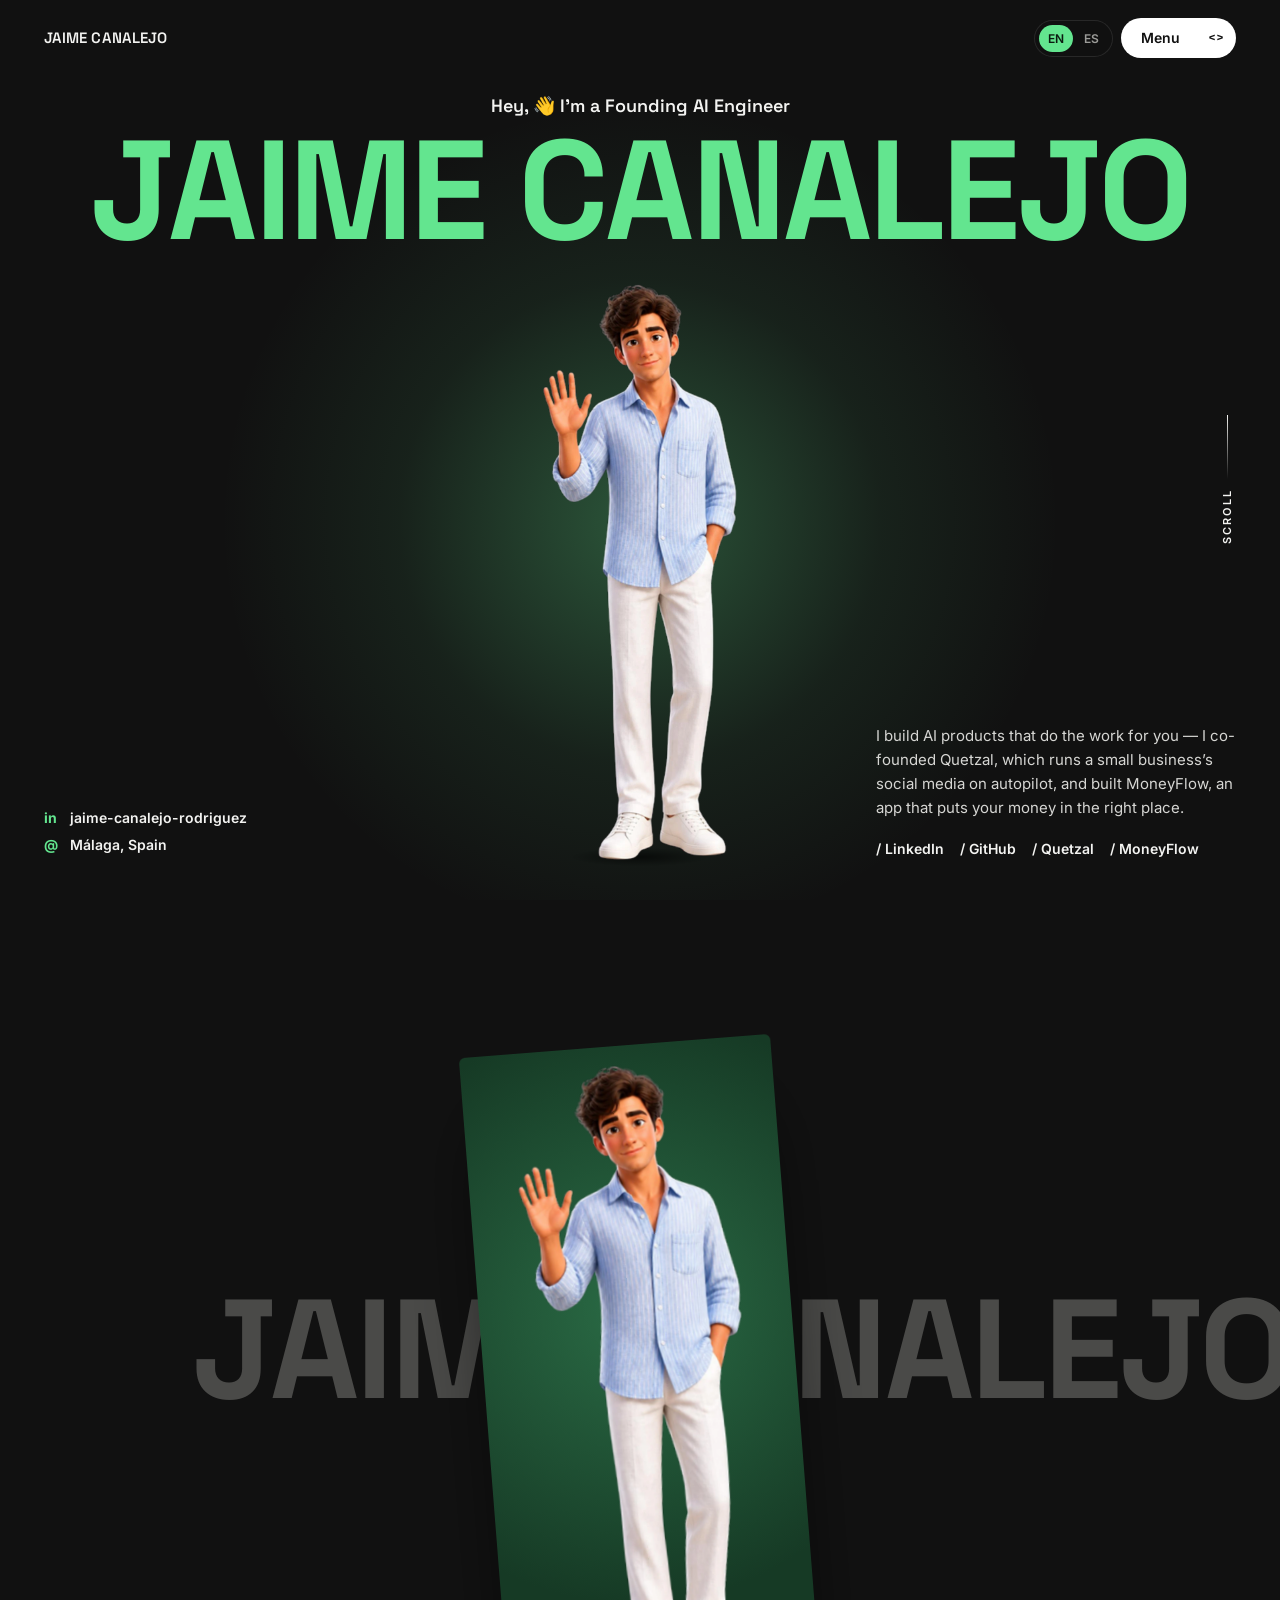
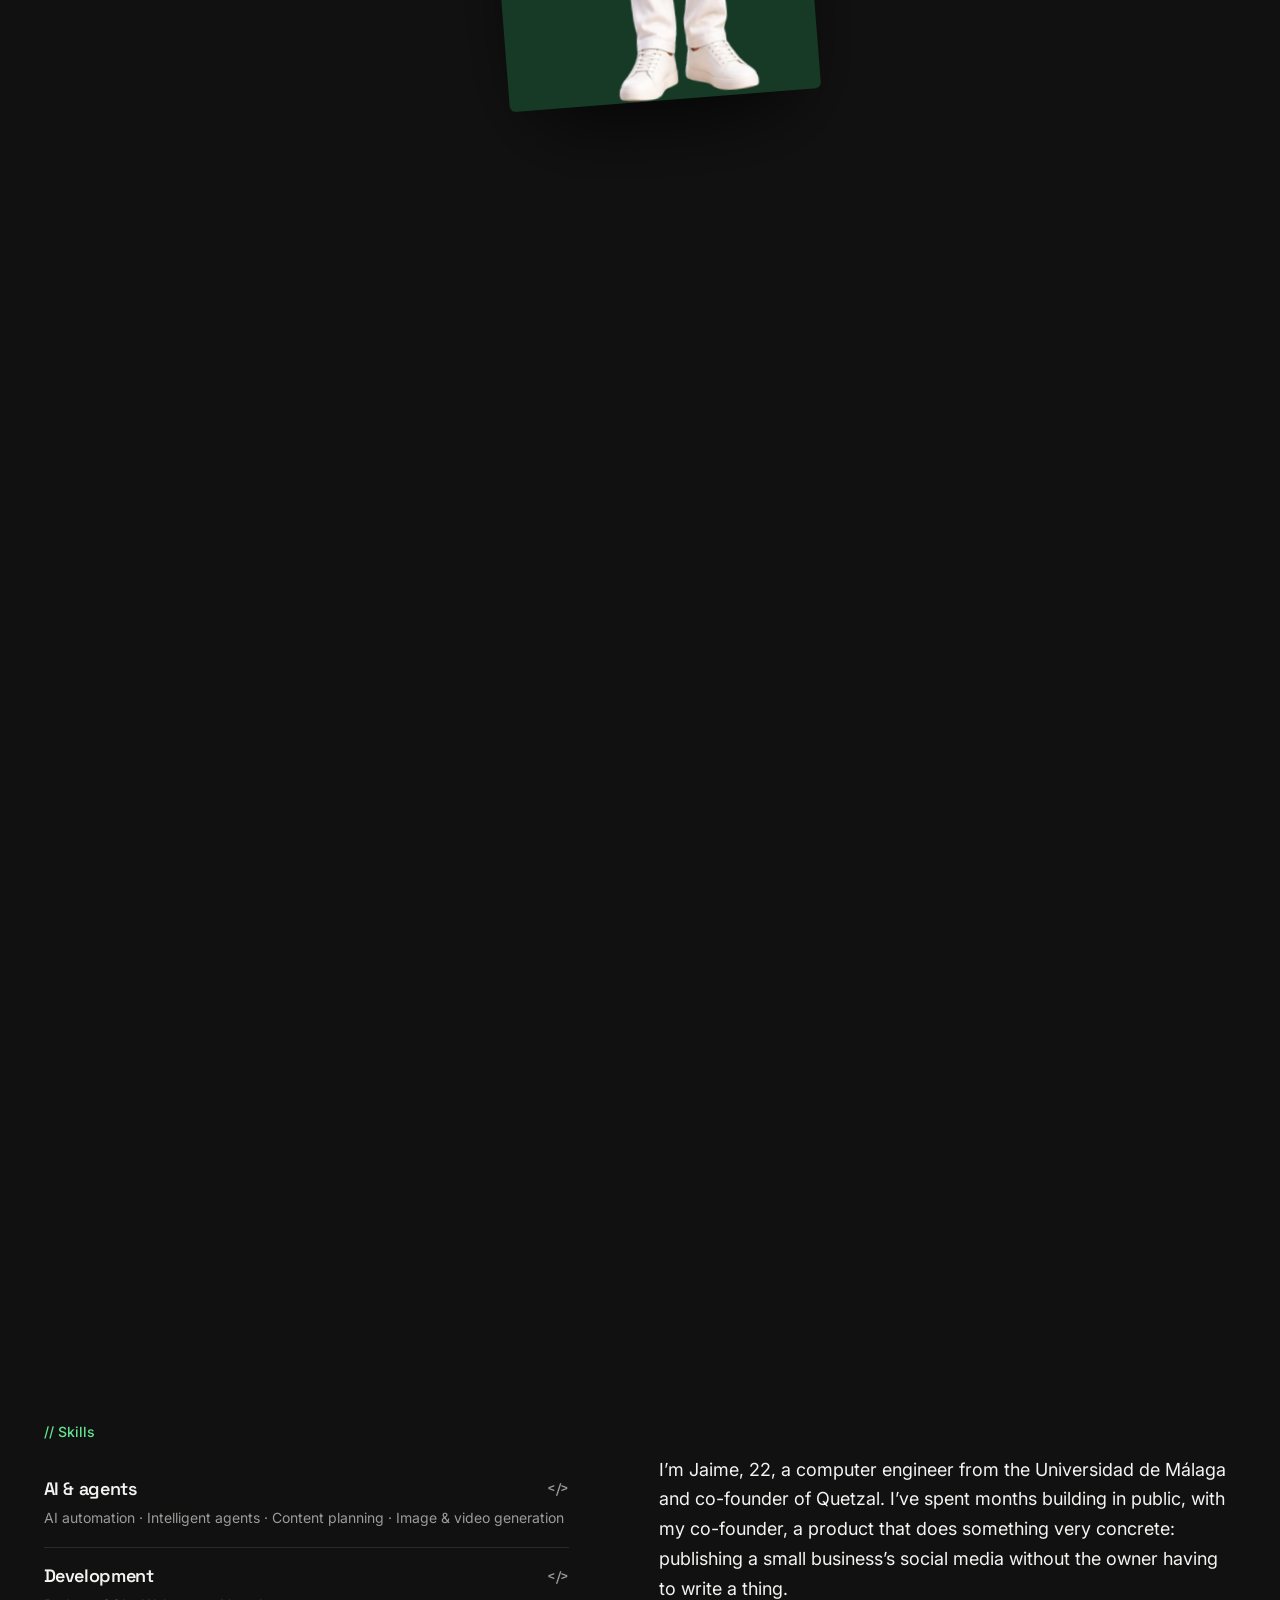
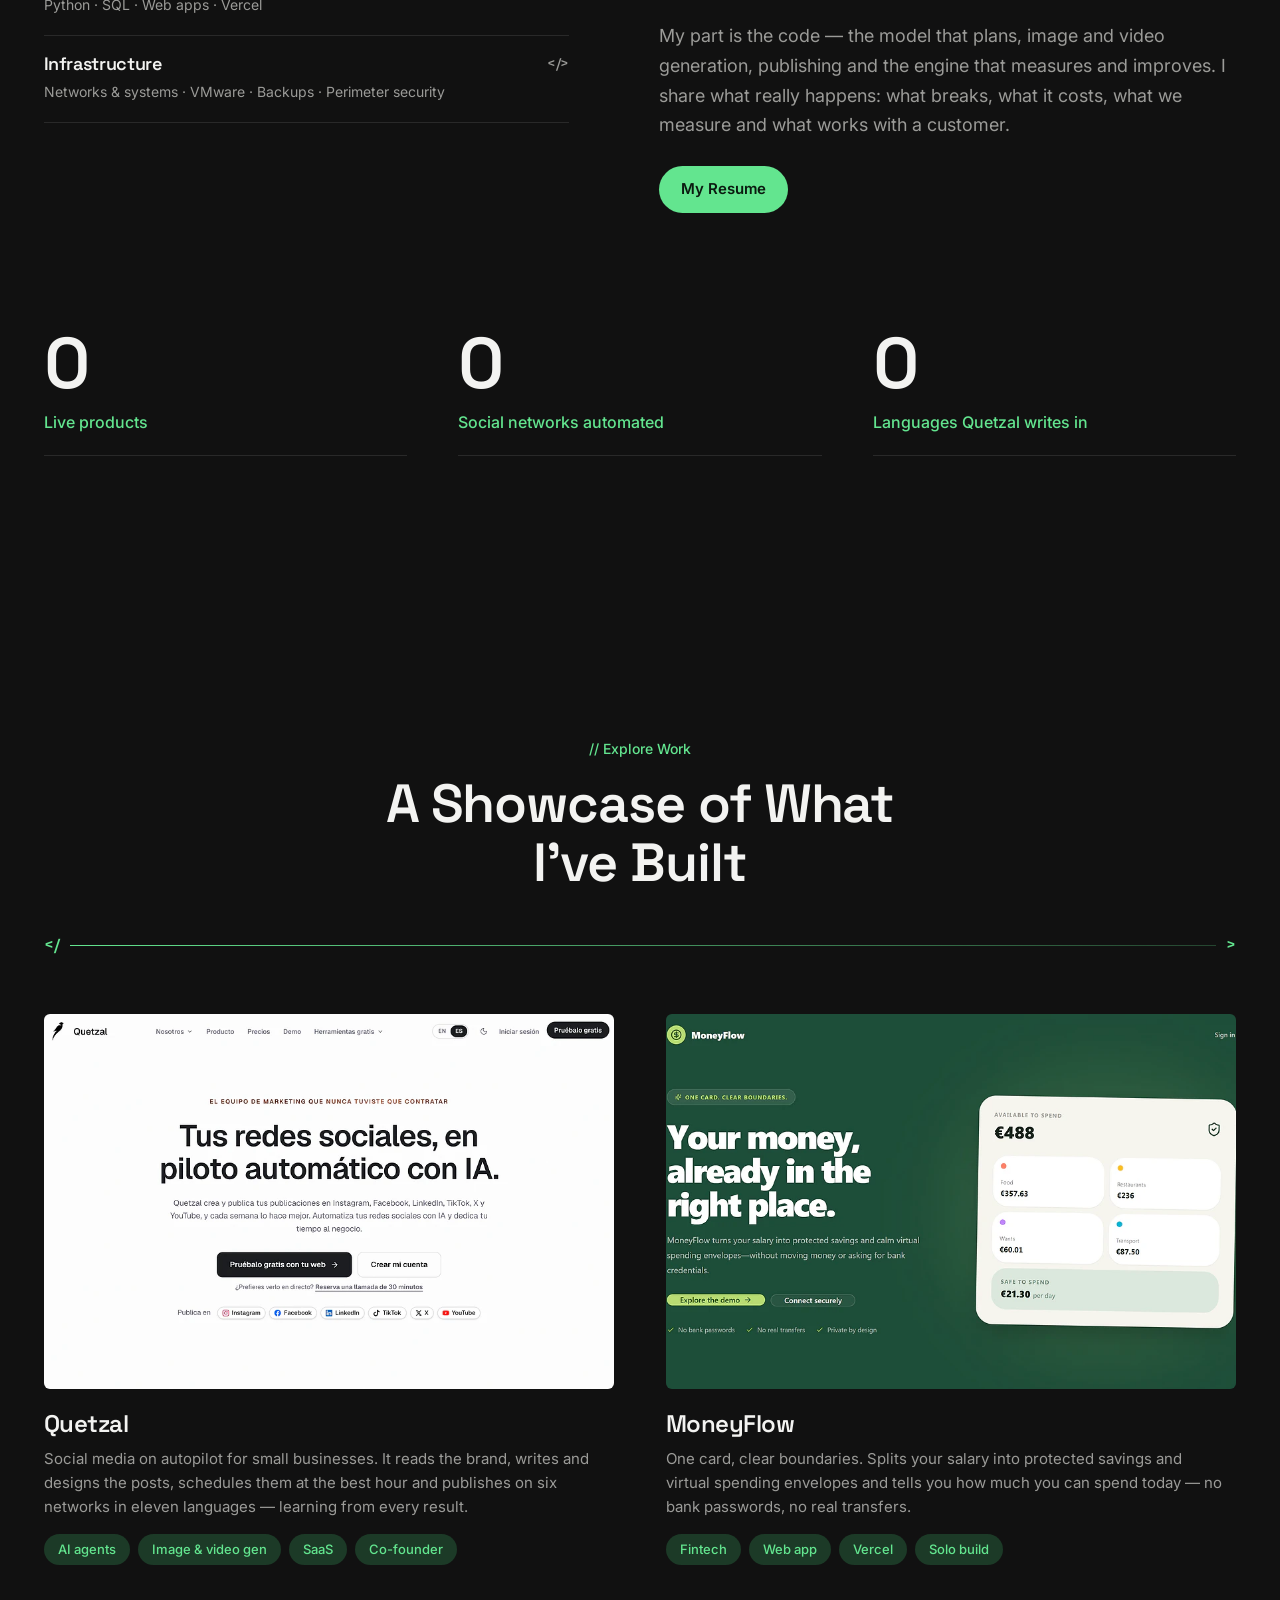
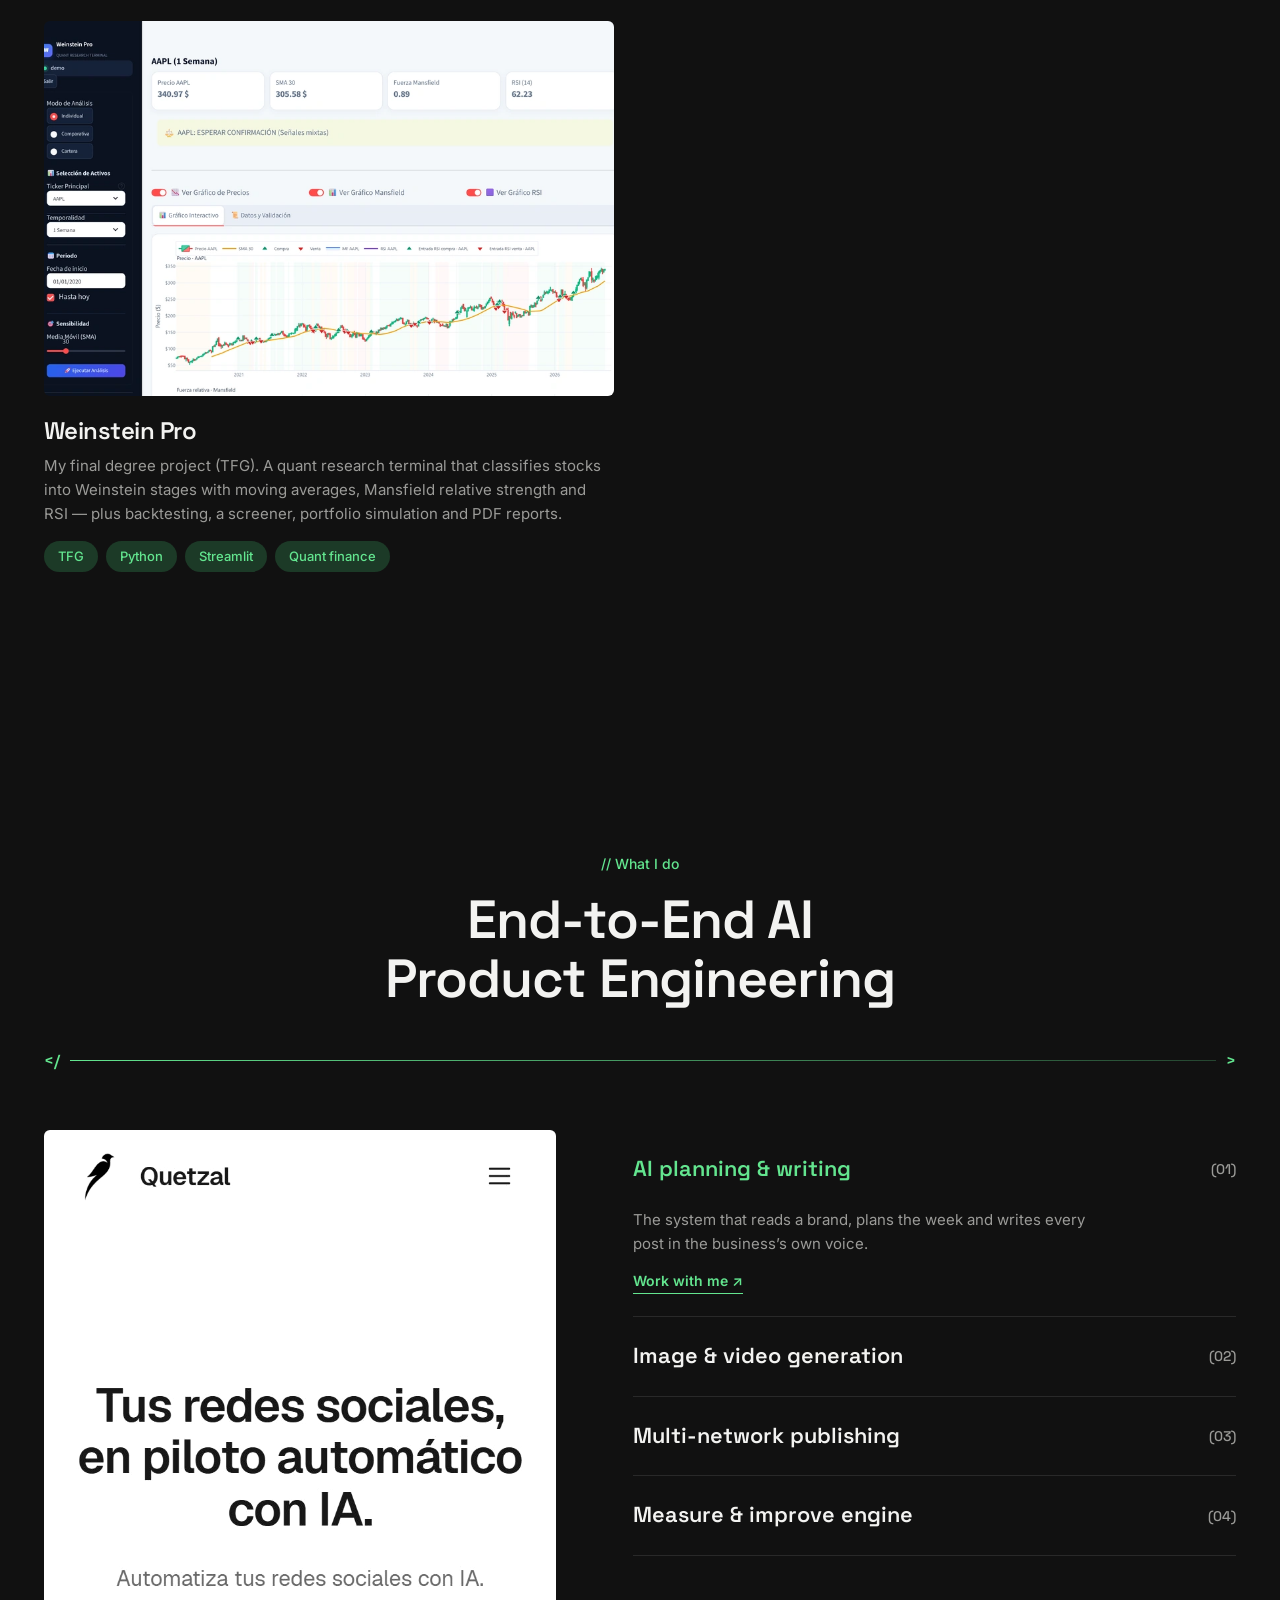
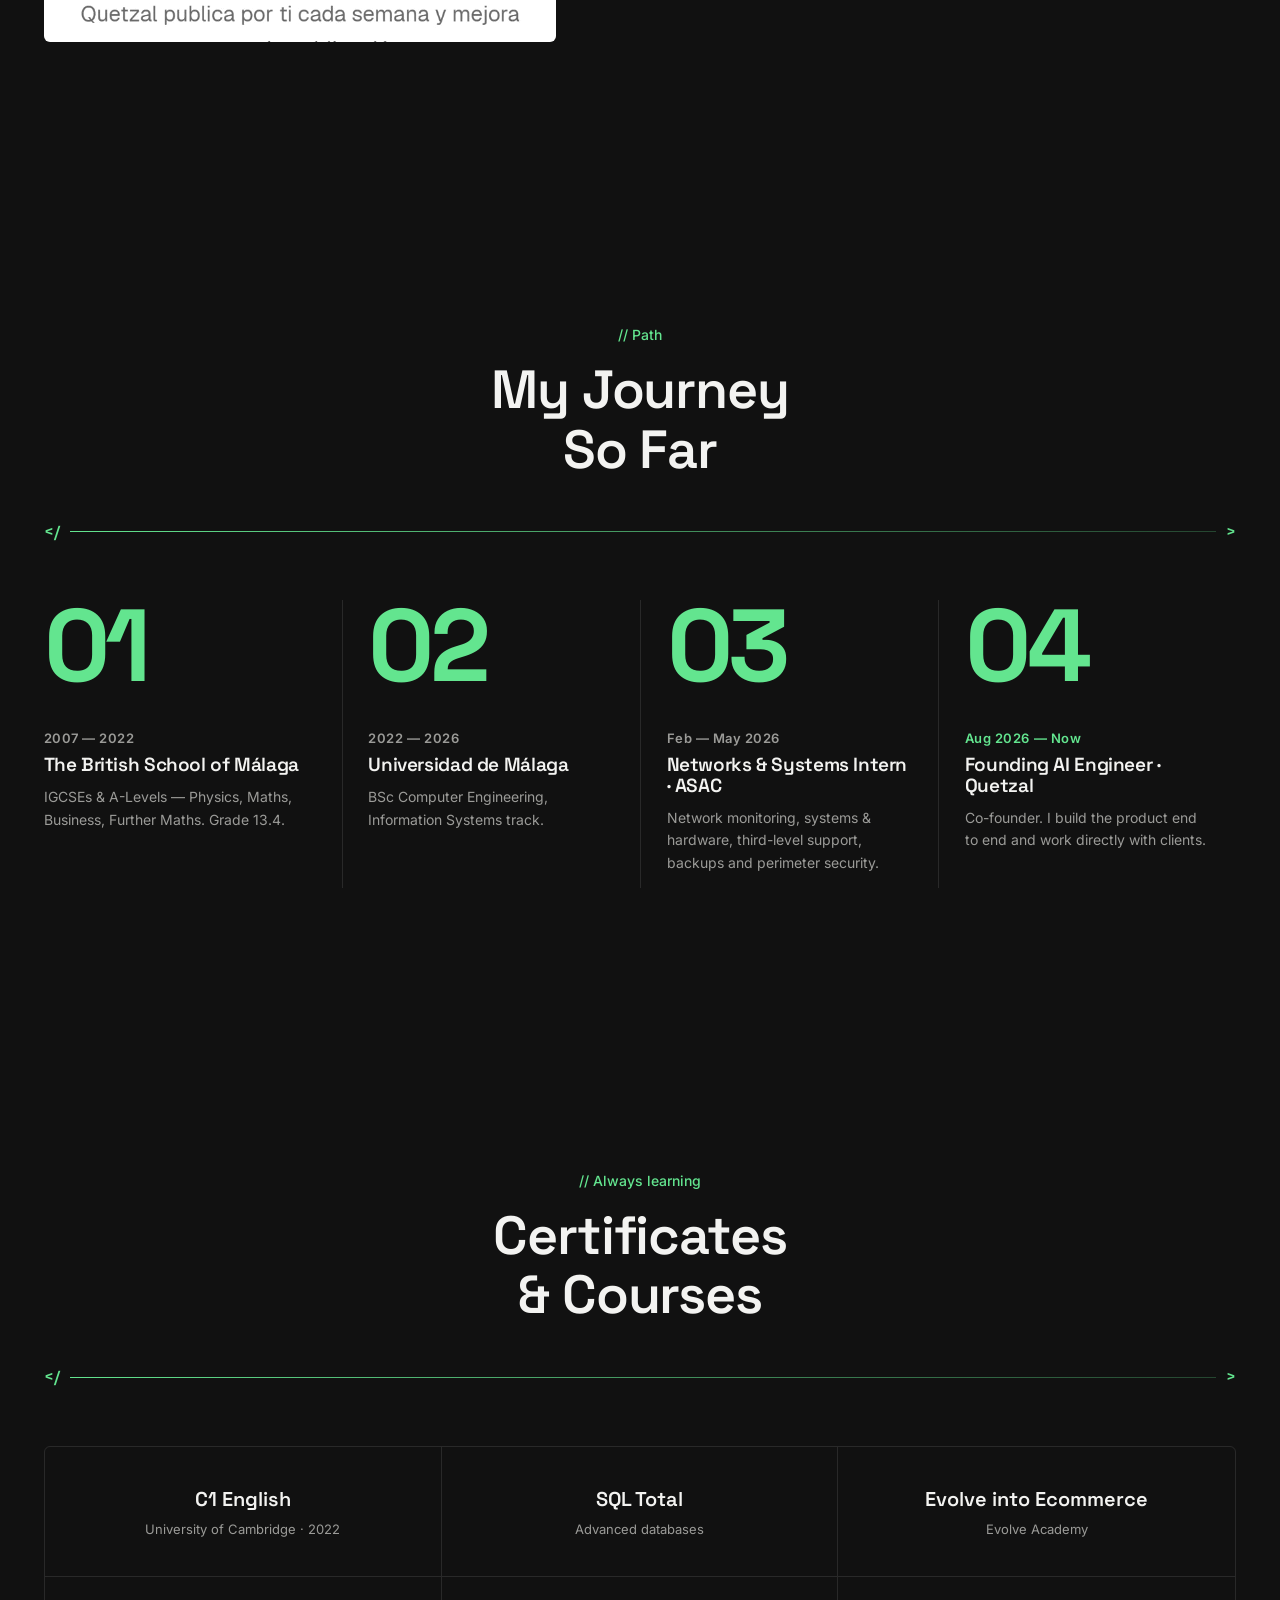
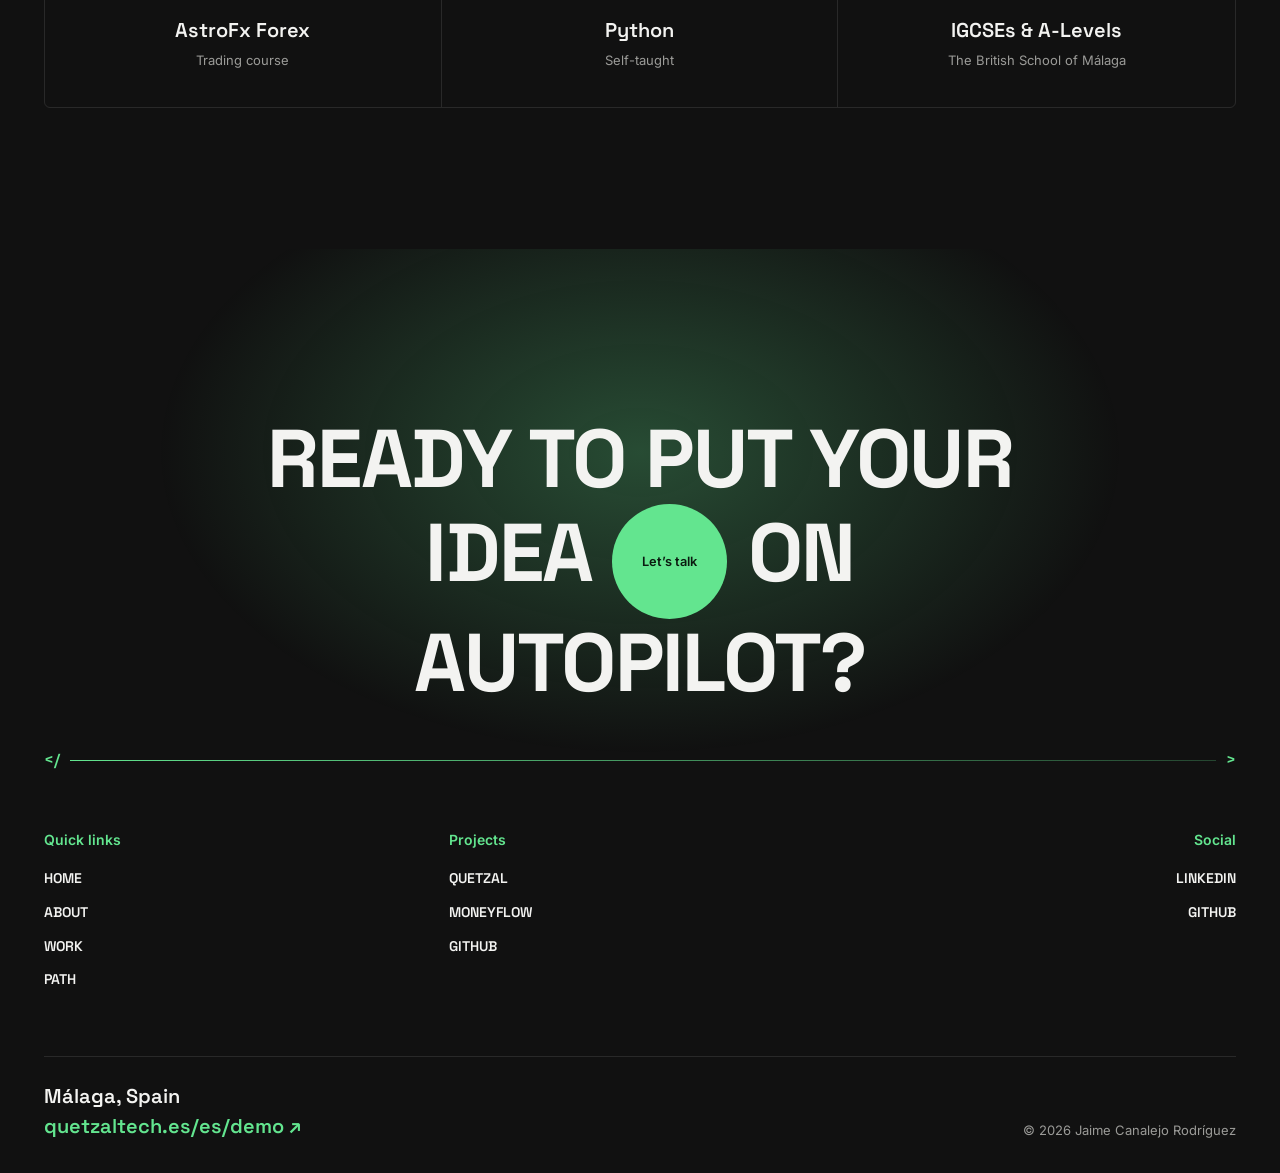
==== commit 43d2745c: "Sharper Weinstein Pro screenshot: 3x capture at 1280px, larger UI, no Streamlit toolbar Co-Authored-" ====
--- a/index.html
+++ b/index.html
@@ -119,7 +119,7 @@
           <figure class="reel-card reel-toon"><img src="/assets/jaime-cartoon-hq.webp" alt="Cartoon of Jaime" loading="lazy"></figure>
           <figure class="reel-card"><img src="/assets/quetzal-1600.webp" srcset="/assets/quetzal-900.webp 900w, /assets/quetzal-1600.webp 1600w, /assets/quetzal-2560.webp 2560w" sizes="min(820px, 88vw)" alt="Quetzal website" loading="lazy"></figure>
           <figure class="reel-card"><img src="/assets/moneyflow-1600.webp" srcset="/assets/moneyflow-900.webp 900w, /assets/moneyflow-1600.webp 1600w, /assets/moneyflow-2560.webp 2560w" sizes="min(820px, 88vw)" alt="MoneyFlow website" loading="lazy"></figure>
-          <figure class="reel-card"><img src="/assets/tfg-1600.webp" srcset="/assets/tfg-900.webp 900w, /assets/tfg-1600.webp 1600w, /assets/tfg-2560.webp 2560w" sizes="min(820px, 88vw)" alt="Weinstein Pro analysis terminal" loading="lazy"></figure>
+          <figure class="reel-card"><img src="/assets/tfg-hq-1600.webp" srcset="/assets/tfg-hq-900.webp 900w, /assets/tfg-hq-1600.webp 1600w, /assets/tfg-hq-2560.webp 2560w" sizes="min(820px, 88vw)" alt="Weinstein Pro analysis terminal" loading="lazy"></figure>
         </div>
       </div>
     </section>
@@ -205,7 +205,7 @@
 
           <article class="project fade">
             <a class="project-img" href="https://github.com/Jaimecanalejo/TFG---Jaime-Canalejo" target="_blank" rel="noopener" aria-label="Open Weinstein Pro on GitHub">
-              <img src="/assets/tfg-1600.webp" srcset="/assets/tfg-900.webp 900w, /assets/tfg-1600.webp 1600w, /assets/tfg-2560.webp 2560w" sizes="(max-width: 1000px) 92vw, 600px" alt="Weinstein Pro analysis terminal" width="1280" height="800" loading="lazy">
+              <img src="/assets/tfg-hq-1600.webp" srcset="/assets/tfg-hq-900.webp 900w, /assets/tfg-hq-1600.webp 1600w, /assets/tfg-hq-2560.webp 2560w" sizes="(max-width: 1000px) 92vw, 600px" alt="Weinstein Pro analysis terminal" width="1280" height="800" loading="lazy">
               <span class="project-open" aria-hidden="true">↗</span>
             </a>
             <h3>Weinstein Pro</h3>
